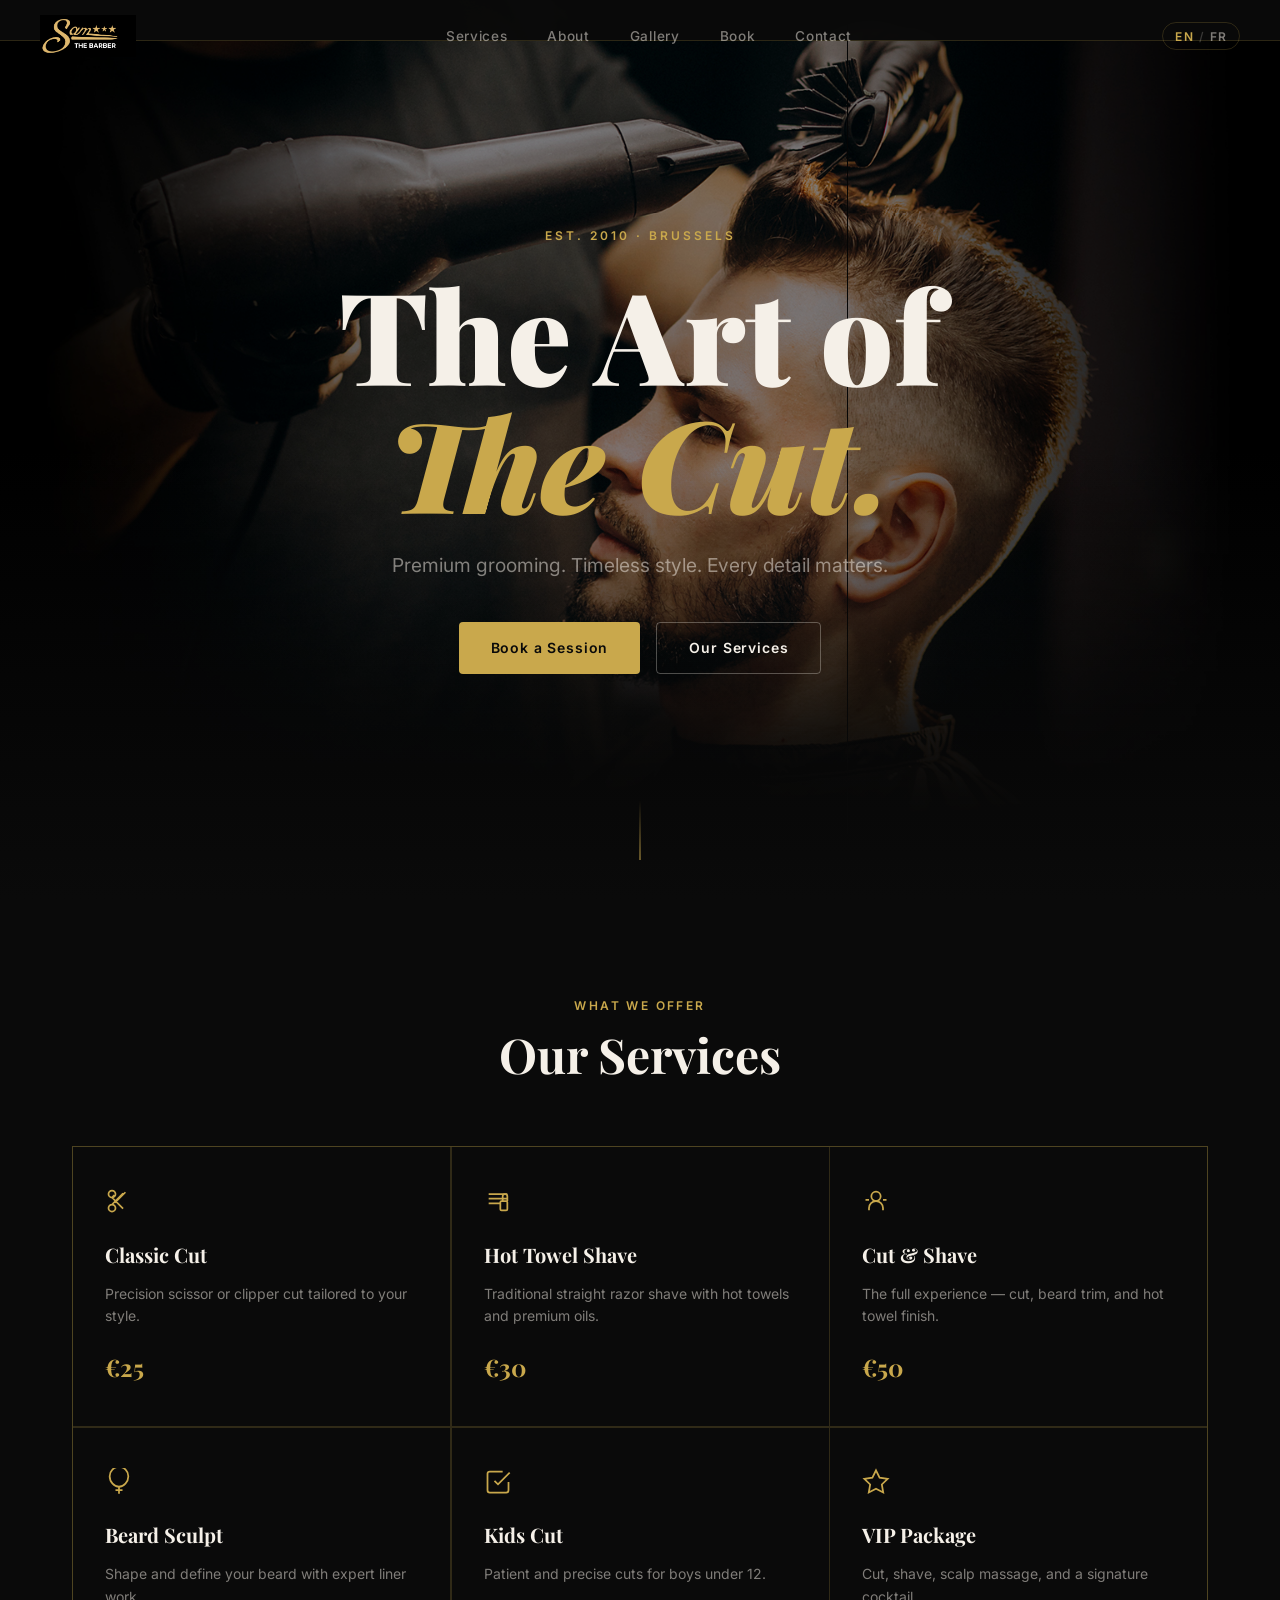
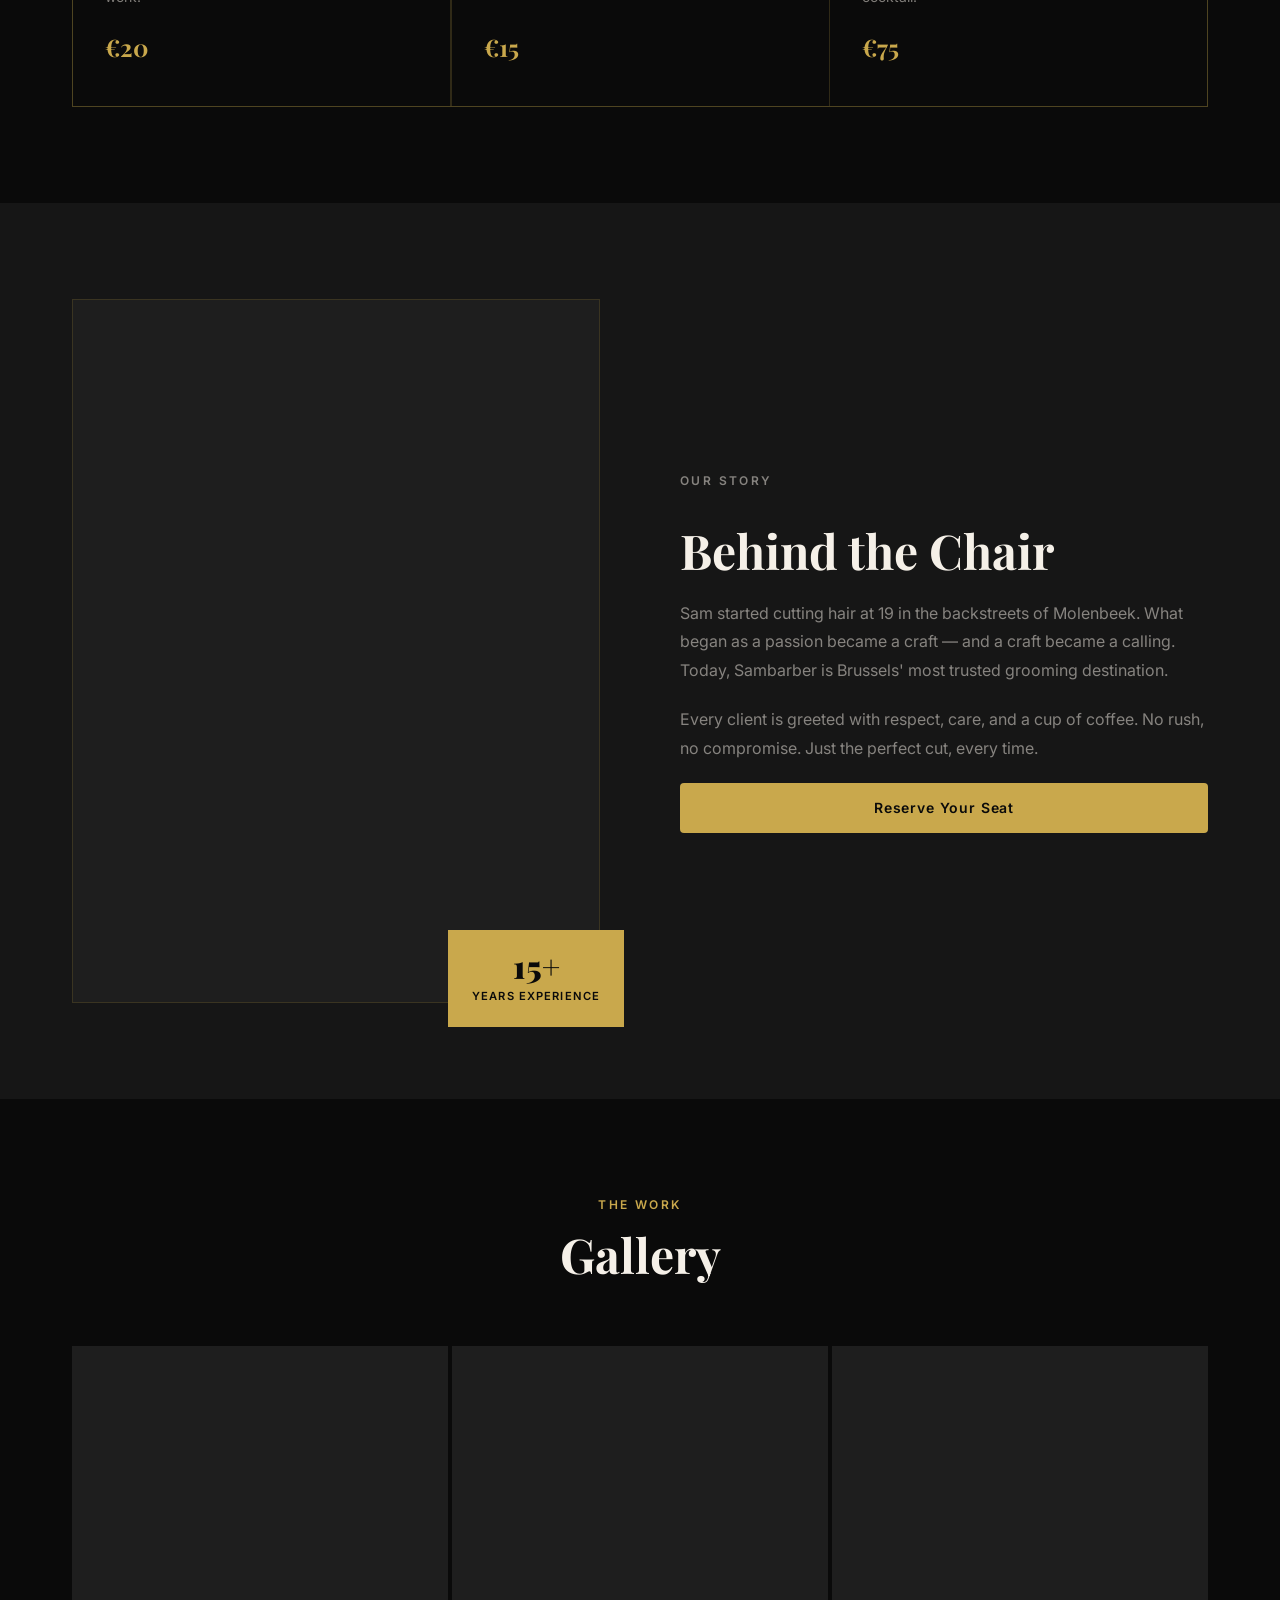
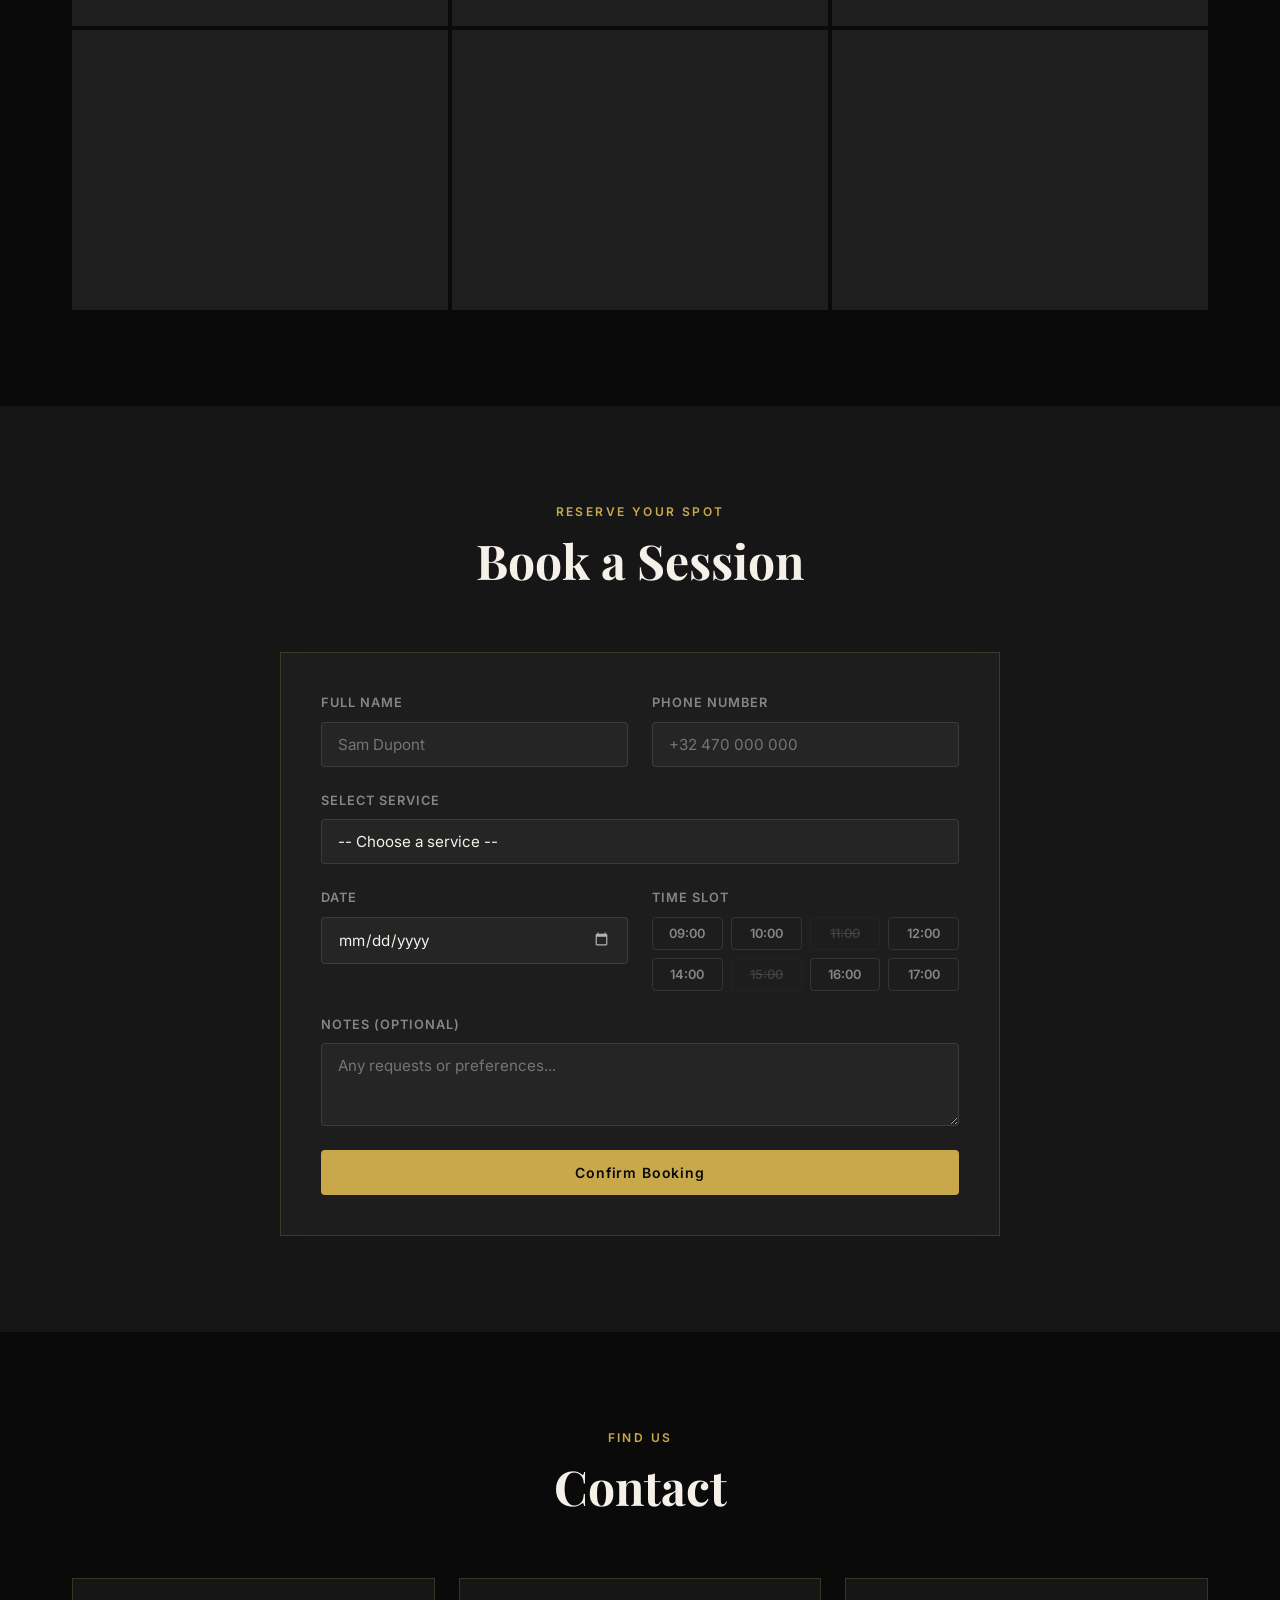
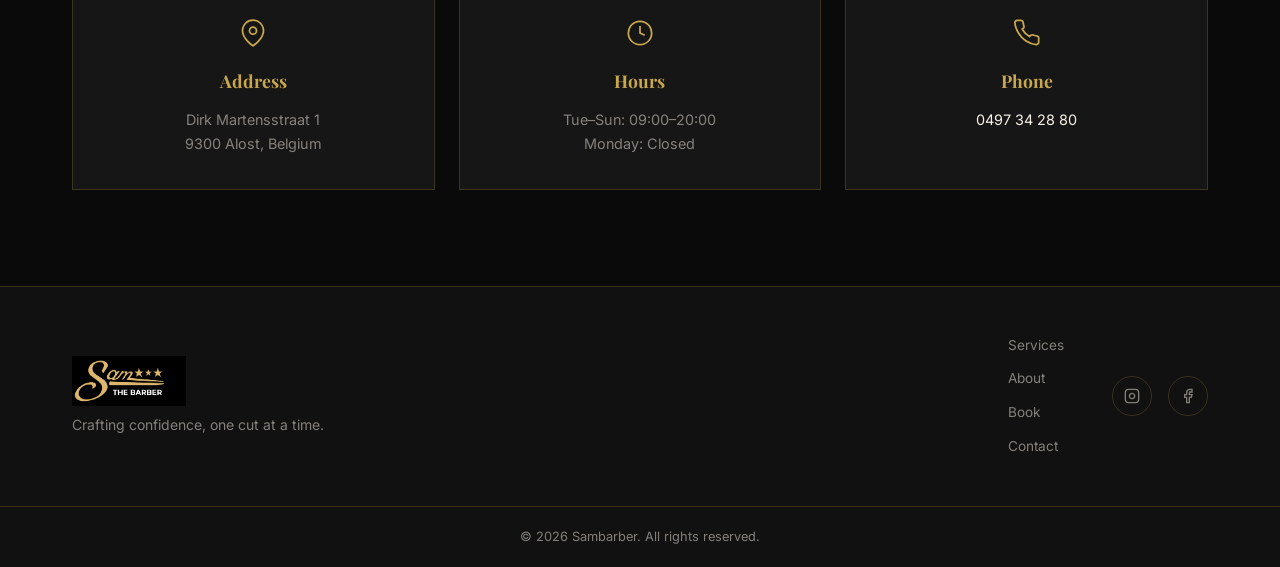
==== index.html @ 857416a0 "Update real business info, fix gallery images, correct hours - Address: Dirk Martensstraat 1, Alost " ====
<!DOCTYPE html>
<html lang="en">
<head>
  <meta charset="UTF-8" />
  <meta name="viewport" content="width=device-width, initial-scale=1.0" />
  <title>Sam the Barber</title>
  <link rel="preconnect" href="https://fonts.googleapis.com" />
  <link rel="preconnect" href="https://fonts.gstatic.com" crossorigin />
  <link href="https://fonts.googleapis.com/css2?family=Playfair+Display:ital,wght@0,400;0,700;0,900;1,400&family=Inter:wght@300;400;500;600&display=swap" rel="stylesheet" />
  <link rel="stylesheet" href="style.css" />
</head>
<body>

  <!-- NAV -->
  <nav class="nav" id="nav">
    <a href="#hero" class="nav-logo"><img src="logo.png" alt="Sambarber" class="nav-logo-img" /></a>
    <ul class="nav-links">
      <li><a href="#services" data-i18n="nav.services">Services</a></li>
      <li><a href="#about" data-i18n="nav.about">About</a></li>
      <li><a href="#gallery" data-i18n="nav.gallery">Gallery</a></li>
      <li><a href="#booking" data-i18n="nav.booking">Book</a></li>
      <li><a href="#contact" data-i18n="nav.contact">Contact</a></li>
    </ul>
    <button class="lang-toggle" id="langToggle" aria-label="Toggle language">
      <span class="lang-option" data-lang="en">EN</span>
      <span class="lang-divider">/</span>
      <span class="lang-option" data-lang="fr">FR</span>
    </button>
    <button class="nav-hamburger" id="hamburger" aria-label="Menu">
      <span></span><span></span><span></span>
    </button>
  </nav>

  <!-- MOBILE MENU -->
  <div class="mobile-menu" id="mobileMenu">
    <ul>
      <li><a href="#services" data-i18n="nav.services">Services</a></li>
      <li><a href="#about" data-i18n="nav.about">About</a></li>
      <li><a href="#gallery" data-i18n="nav.gallery">Gallery</a></li>
      <li><a href="#booking" data-i18n="nav.booking">Book</a></li>
      <li><a href="#contact" data-i18n="nav.contact">Contact</a></li>
    </ul>
  </div>

  <!-- HERO -->
  <section class="hero" id="hero">
    <div class="hero-bg"></div>
    <div class="hero-overlay"></div>
    <div class="hero-content">
      <p class="hero-eyebrow fade-up" data-i18n="hero.eyebrow">Est. 2010 · Brussels</p>
      <h1 class="hero-title fade-up delay-1">
        <span data-i18n="hero.line1">The Art of</span><br />
        <em data-i18n="hero.line2">The Cut.</em>
      </h1>
      <p class="hero-sub fade-up delay-2" data-i18n="hero.sub">
        Premium grooming. Timeless style. Every detail matters.
      </p>
      <div class="hero-cta fade-up delay-3">
        <a href="#booking" class="btn btn-gold" data-i18n="hero.cta">Book a Session</a>
        <a href="#services" class="btn btn-ghost" data-i18n="hero.cta2">Our Services</a>
      </div>
    </div>
    <div class="hero-scroll-indicator">
      <span></span>
    </div>
  </section>

  <!-- SERVICES -->
  <section class="section" id="services">
    <div class="container">
      <div class="section-header reveal">
        <p class="section-eyebrow" data-i18n="services.eyebrow">What We Offer</p>
        <h2 class="section-title" data-i18n="services.title">Our Services</h2>
      </div>
      <div class="services-grid">
        <div class="service-card reveal">
          <div class="service-icon">
            <svg viewBox="0 0 24 24" fill="none" stroke="currentColor" stroke-width="1.5"><path d="M6 9a3 3 0 1 0 0-6 3 3 0 0 0 0 6zm0 0l9.5 9.5M6 9l2-2M6 15a3 3 0 1 0 0 6 3 3 0 0 0 0-6zm0 0l9.5-9.5M17.5 4.5l-9 9"/></svg>
          </div>
          <h3 data-i18n="services.cut.name">Classic Cut</h3>
          <p data-i18n="services.cut.desc">Precision scissor or clipper cut tailored to your style.</p>
          <span class="service-price">€25</span>
        </div>
        <div class="service-card reveal delay-1">
          <div class="service-icon">
            <svg viewBox="0 0 24 24" fill="none" stroke="currentColor" stroke-width="1.5"><path d="M4 6h16M4 10h16M4 14h10"/><rect x="14" y="12" width="6" height="8" rx="1"/><path d="M16 12V8a2 2 0 0 1 4 0v4"/></svg>
          </div>
          <h3 data-i18n="services.shave.name">Hot Towel Shave</h3>
          <p data-i18n="services.shave.desc">Traditional straight razor shave with hot towels and premium oils.</p>
          <span class="service-price">€30</span>
        </div>
        <div class="service-card reveal delay-2">
          <div class="service-icon">
            <svg viewBox="0 0 24 24" fill="none" stroke="currentColor" stroke-width="1.5"><circle cx="12" cy="8" r="4"/><path d="M6 20v-2a6 6 0 0 1 12 0v2"/><path d="M3 11h3M18 11h3"/></svg>
          </div>
          <h3 data-i18n="services.combo.name">Cut & Shave</h3>
          <p data-i18n="services.combo.desc">The full experience — cut, beard trim, and hot towel finish.</p>
          <span class="service-price">€50</span>
        </div>
        <div class="service-card reveal delay-3">
          <div class="service-icon">
            <svg viewBox="0 0 24 24" fill="none" stroke="currentColor" stroke-width="1.5"><path d="M20 7c0 5-4 9-8 9s-8-4-8-9a8 8 0 0 1 16 0z"/><path d="M12 16v6M9 19h6"/></svg>
          </div>
          <h3 data-i18n="services.beard.name">Beard Sculpt</h3>
          <p data-i18n="services.beard.desc">Shape and define your beard with expert liner work.</p>
          <span class="service-price">€20</span>
        </div>
        <div class="service-card reveal delay-1">
          <div class="service-icon">
            <svg viewBox="0 0 24 24" fill="none" stroke="currentColor" stroke-width="1.5"><path d="M9 11l3 3L22 4"/><path d="M21 12v7a2 2 0 0 1-2 2H5a2 2 0 0 1-2-2V5a2 2 0 0 1 2-2h11"/></svg>
          </div>
          <h3 data-i18n="services.kids.name">Kids Cut</h3>
          <p data-i18n="services.kids.desc">Patient and precise cuts for boys under 12.</p>
          <span class="service-price">€15</span>
        </div>
        <div class="service-card reveal delay-2">
          <div class="service-icon">
            <svg viewBox="0 0 24 24" fill="none" stroke="currentColor" stroke-width="1.5"><polygon points="12 2 15.09 8.26 22 9.27 17 14.14 18.18 21.02 12 17.77 5.82 21.02 7 14.14 2 9.27 8.91 8.26 12 2"/></svg>
          </div>
          <h3 data-i18n="services.vip.name">VIP Package</h3>
          <p data-i18n="services.vip.desc">Cut, shave, scalp massage, and a signature cocktail.</p>
          <span class="service-price">€75</span>
        </div>
      </div>
    </div>
  </section>

  <!-- ABOUT -->
  <section class="section section-dark" id="about">
    <div class="container about-grid">
      <div class="about-image-wrap reveal">
        <div class="about-image">
          <div class="about-photo">
            <div class="about-photo-bg" style="background-image:url('https://images.unsplash.com/photo-1503951914875-452162b0f3f1?auto=format&fit=crop&w=800&q=80')"></div>
          </div>
          <div class="about-badge">
            <span class="badge-number">15+</span>
            <span class="badge-label" data-i18n="about.badge">Years Experience</span>
          </div>
        </div>
      </div>
      <div class="about-content reveal delay-2">
        <p class="section-eyebrow" data-i18n="about.eyebrow">Our Story</p>
        <h2 class="section-title" data-i18n="about.title">Behind the Chair</h2>
        <p data-i18n="about.p1">
          Sam started cutting hair at 19 in the backstreets of Molenbeek. What began as a passion became a craft — and a craft became a calling. Today, Sambarber is Brussels' most trusted grooming destination.
        </p>
        <p data-i18n="about.p2">
          Every client is greeted with respect, care, and a cup of coffee. No rush, no compromise. Just the perfect cut, every time.
        </p>
        <a href="#booking" class="btn btn-gold" data-i18n="about.cta">Reserve Your Seat</a>
      </div>
    </div>
  </section>

  <!-- GALLERY -->
  <section class="section" id="gallery">
    <div class="container">
      <div class="section-header reveal">
        <p class="section-eyebrow" data-i18n="gallery.eyebrow">The Work</p>
        <h2 class="section-title" data-i18n="gallery.title">Gallery</h2>
      </div>
      <div class="gallery-grid">
        <div class="gallery-item reveal" style="--delay:0s">
          <div class="gallery-bg" style="background-image:url('https://images.unsplash.com/photo-1503951914875-452162b0f3f1?auto=format&fit=crop&w=800&q=80')"></div>
          <div class="gallery-overlay"><span data-i18n="gallery.fade">Precision Fade</span></div>
        </div>
        <div class="gallery-item reveal" style="--delay:0.1s">
          <div class="gallery-bg" style="background-image:url('https://images.unsplash.com/photo-1621605815971-1bba7d0a4c40?auto=format&fit=crop&w=800&q=80')"></div>
          <div class="gallery-overlay"><span data-i18n="gallery.beard">Beard Sculpt</span></div>
        </div>
        <div class="gallery-item reveal" style="--delay:0.2s">
          <div class="gallery-bg" style="background-image:url('https://images.unsplash.com/photo-1585747860715-2ba37e788b70?auto=format&fit=crop&w=800&q=80')"></div>
          <div class="gallery-overlay"><span data-i18n="gallery.classic">Classic Cut</span></div>
        </div>
        <div class="gallery-item reveal" style="--delay:0.15s">
          <div class="gallery-bg" style="background-image:url('https://images.unsplash.com/photo-1570174006717-73bd7c5dbc54?auto=format&fit=crop&w=800&q=80')"></div>
          <div class="gallery-overlay"><span data-i18n="gallery.shave">Hot Shave</span></div>
        </div>
        <div class="gallery-item reveal" style="--delay:0.25s">
          <div class="gallery-bg" style="background-image:url('https://images.unsplash.com/photo-1512690459411-b9245aed614b?auto=format&fit=crop&w=800&q=80')"></div>
          <div class="gallery-overlay"><span data-i18n="gallery.texture">Textured Top</span></div>
        </div>
        <div class="gallery-item reveal" style="--delay:0.05s">
          <div class="gallery-bg" style="background-image:url('https://images.unsplash.com/photo-1521590832167-7bcbfaa6381f?auto=format&fit=crop&w=800&q=80')"></div>
          <div class="gallery-overlay"><span data-i18n="gallery.line">Line Up</span></div>
        </div>
      </div>
    </div>
  </section>

  <!-- BOOKING -->
  <section class="section section-dark" id="booking">
    <div class="container">
      <div class="section-header reveal">
        <p class="section-eyebrow" data-i18n="booking.eyebrow">Reserve Your Spot</p>
        <h2 class="section-title" data-i18n="booking.title">Book a Session</h2>
      </div>
      <div class="booking-wrapper reveal delay-1">
        <form class="booking-form" id="bookingForm" novalidate>
          <div class="form-row">
            <div class="form-group">
              <label for="fname" data-i18n="booking.name">Full Name</label>
              <input type="text" id="fname" name="fname" required placeholder="Sam Dupont" />
              <span class="form-error" data-i18n="booking.nameErr">Please enter your name</span>
            </div>
            <div class="form-group">
              <label for="phone" data-i18n="booking.phone">Phone Number</label>
              <input type="tel" id="phone" name="phone" required placeholder="+32 470 000 000" />
              <span class="form-error" data-i18n="booking.phoneErr">Please enter your phone</span>
            </div>
          </div>
          <div class="form-group">
            <label for="service" data-i18n="booking.service">Select Service</label>
            <select id="service" name="service" required>
              <option value="" data-i18n="booking.selectService">-- Choose a service --</option>
              <option value="cut" data-i18n="services.cut.name">Classic Cut — €25</option>
              <option value="shave" data-i18n="services.shave.name">Hot Towel Shave — €30</option>
              <option value="combo" data-i18n="services.combo.name">Cut & Shave — €50</option>
              <option value="beard" data-i18n="services.beard.name">Beard Sculpt — €20</option>
              <option value="kids" data-i18n="services.kids.name">Kids Cut — €15</option>
              <option value="vip" data-i18n="services.vip.name">VIP Package — €75</option>
            </select>
            <span class="form-error" data-i18n="booking.serviceErr">Please select a service</span>
          </div>
          <div class="form-row">
            <div class="form-group">
              <label for="bdate" data-i18n="booking.date">Date</label>
              <input type="date" id="bdate" name="bdate" required />
              <span class="form-error" data-i18n="booking.dateErr">Please pick a date</span>
            </div>
            <div class="form-group">
              <label data-i18n="booking.time">Time Slot</label>
              <div class="time-slots" id="timeSlots">
                <button type="button" class="time-slot" data-time="09:00">09:00</button>
                <button type="button" class="time-slot" data-time="10:00">10:00</button>
                <button type="button" class="time-slot" data-time="11:00">11:00</button>
                <button type="button" class="time-slot" data-time="12:00">12:00</button>
                <button type="button" class="time-slot" data-time="14:00">14:00</button>
                <button type="button" class="time-slot" data-time="15:00">15:00</button>
                <button type="button" class="time-slot" data-time="16:00">16:00</button>
                <button type="button" class="time-slot" data-time="17:00">17:00</button>
              </div>
              <input type="hidden" id="selectedTime" name="selectedTime" />
              <span class="form-error" id="timeError" data-i18n="booking.timeErr">Please select a time slot</span>
            </div>
          </div>
          <div class="form-group">
            <label for="notes" data-i18n="booking.notes">Notes (optional)</label>
            <textarea id="notes" name="notes" rows="3" placeholder="Any requests or preferences..."></textarea>
          </div>
          <button type="submit" class="btn btn-gold btn-full" data-i18n="booking.submit">Confirm Booking</button>
        </form>
        <div class="booking-success" id="bookingSuccess">
          <div class="success-icon">✓</div>
          <h3 data-i18n="booking.successTitle">Booking Confirmed!</h3>
          <p data-i18n="booking.successMsg">We'll send a confirmation to your phone. See you soon.</p>
          <button class="btn btn-ghost" id="bookAgain" data-i18n="booking.again">Book Another</button>
        </div>
      </div>
    </div>
  </section>

  <!-- CONTACT -->
  <section class="section" id="contact">
    <div class="container">
      <div class="section-header reveal">
        <p class="section-eyebrow" data-i18n="contact.eyebrow">Find Us</p>
        <h2 class="section-title" data-i18n="contact.title">Contact</h2>
      </div>
      <div class="contact-grid">
        <div class="contact-card reveal">
          <div class="contact-icon">
            <svg viewBox="0 0 24 24" fill="none" stroke="currentColor" stroke-width="1.5"><path d="M21 10c0 7-9 13-9 13s-9-6-9-13a9 9 0 0 1 18 0z"/><circle cx="12" cy="10" r="3"/></svg>
          </div>
          <h3 data-i18n="contact.address">Address</h3>
          <p>Dirk Martensstraat 1<br />9300 Alost, Belgium</p>
        </div>
        <div class="contact-card reveal delay-1">
          <div class="contact-icon">
            <svg viewBox="0 0 24 24" fill="none" stroke="currentColor" stroke-width="1.5"><circle cx="12" cy="12" r="10"/><polyline points="12 6 12 12 16 14"/></svg>
          </div>
          <h3 data-i18n="contact.hours">Hours</h3>
          <p data-i18n="contact.hoursDetail">Tue–Sun: 09:00–20:00<br />Monday: Closed</p>
        </div>
        <div class="contact-card reveal delay-2">
          <div class="contact-icon">
            <svg viewBox="0 0 24 24" fill="none" stroke="currentColor" stroke-width="1.5"><path d="M22 16.92v3a2 2 0 0 1-2.18 2 19.79 19.79 0 0 1-8.63-3.07A19.5 19.5 0 0 1 4.69 12 19.79 19.79 0 0 1 1.61 3.4 2 2 0 0 1 3.6 1.22h3a2 2 0 0 1 2 1.72c.127.96.361 1.903.7 2.81a2 2 0 0 1-.45 2.11L7.91 8.8a16 16 0 0 0 6.29 6.29l.96-.96a2 2 0 0 1 2.11-.45c.907.339 1.85.573 2.81.7A2 2 0 0 1 22 16.92z"/></svg>
          </div>
          <h3 data-i18n="contact.phone">Phone</h3>
          <p><a href="tel:0497342880">0497 34 28 80</a></p>
        </div>
      </div>
    </div>
  </section>

  <!-- FOOTER -->
  <footer class="footer">
    <div class="container footer-inner">
      <div class="footer-brand">
        <img src="logo.png" alt="Sambarber" class="nav-logo-img footer-logo-img" />
        <p data-i18n="footer.tagline">Crafting confidence, one cut at a time.</p>
      </div>
      <div class="footer-links">
        <a href="#services" data-i18n="nav.services">Services</a>
        <a href="#about" data-i18n="nav.about">About</a>
        <a href="#booking" data-i18n="nav.booking">Book</a>
        <a href="#contact" data-i18n="nav.contact">Contact</a>
      </div>
      <div class="footer-social">
        <a href="https://instagram.com/sam.barbershopp" target="_blank" rel="noopener" aria-label="Instagram" class="social-link">
          <svg viewBox="0 0 24 24" fill="none" stroke="currentColor" stroke-width="2"><rect x="2" y="2" width="20" height="20" rx="5" ry="5"/><path d="M16 11.37A4 4 0 1 1 12.63 8 4 4 0 0 1 16 11.37z"/><line x1="17.5" y1="6.5" x2="17.51" y2="6.5"/></svg>
        </a>
        <a href="https://facebook.com/sam.barbershop.2023" target="_blank" rel="noopener" aria-label="Facebook" class="social-link">
          <svg viewBox="0 0 24 24" fill="none" stroke="currentColor" stroke-width="2"><path d="M18 2h-3a5 5 0 0 0-5 5v3H7v4h3v8h4v-8h3l1-4h-4V7a1 1 0 0 1 1-1h3z"/></svg>
        </a>
      </div>
    </div>
    <div class="footer-bottom">
      <p>© 2026 Sambarber. <span data-i18n="footer.rights">All rights reserved.</span></p>
    </div>
  </footer>

  <script src="script.js"></script>
</body>
</html>
---- style.css ----
/* ============================================================
   VARIABLES & RESET
   ============================================================ */
:root {
  --gold: #C9A84C;
  --gold-light: #e0be78;
  --gold-dim: rgba(201, 168, 76, 0.15);
  --black: #0a0a0a;
  --black-soft: #111111;
  --surface: #161616;
  --surface-2: #1e1e1e;
  --off-white: #F5F0E8;
  --text-muted: rgba(245, 240, 232, 0.5);
  --border: rgba(201, 168, 76, 0.2);

  --font-serif: 'Playfair Display', Georgia, serif;
  --font-sans: 'Inter', system-ui, sans-serif;

  --nav-h: 72px;
  --radius: 4px;
  --transition: 0.4s cubic-bezier(0.16, 1, 0.3, 1);
}

*, *::before, *::after { box-sizing: border-box; margin: 0; padding: 0; }

html { scroll-behavior: smooth; }

body {
  background: var(--black);
  color: var(--off-white);
  font-family: var(--font-sans);
  font-size: 16px;
  line-height: 1.6;
  overflow-x: hidden;
}

img { max-width: 100%; display: block; }
a { color: inherit; text-decoration: none; }
button { cursor: pointer; border: none; background: none; font-family: inherit; }
ul { list-style: none; }

/* ============================================================
   TYPOGRAPHY
   ============================================================ */
.section-eyebrow {
  font-family: var(--font-sans);
  font-size: 0.75rem;
  font-weight: 600;
  letter-spacing: 0.2em;
  text-transform: uppercase;
  color: var(--gold);
  margin-bottom: 0.75rem;
}

.section-title {
  font-family: var(--font-serif);
  font-size: clamp(2rem, 4vw, 3rem);
  font-weight: 700;
  line-height: 1.15;
  color: var(--off-white);
}

/* ============================================================
   LAYOUT
   ============================================================ */
.container {
  max-width: 1200px;
  margin: 0 auto;
  padding: 0 2rem;
}

.section {
  padding: 6rem 0;
}

.section-dark {
  background: var(--surface);
}

.section-header {
  text-align: center;
  margin-bottom: 4rem;
}

/* ============================================================
   NAV
   ============================================================ */
.nav {
  position: fixed;
  top: 0;
  left: 0;
  right: 0;
  z-index: 100;
  display: flex;
  align-items: center;
  justify-content: space-between;
  height: var(--nav-h);
  padding: 0 2.5rem;
  transition: background var(--transition), backdrop-filter var(--transition);
}

.nav.scrolled {
  background: rgba(10, 10, 10, 0.85);
  backdrop-filter: blur(20px);
  -webkit-backdrop-filter: blur(20px);
  border-bottom: 1px solid var(--border);
}

.nav-logo {
  display: flex;
  align-items: center;
}

.nav-logo-img {
  height: 42px;
  width: auto;
  object-fit: contain;
  display: block;
  filter: brightness(1.05);
  transition: opacity 0.25s;
}

.nav-logo-img:hover { opacity: 0.85; }

.footer-logo-img {
  height: 50px;
}

.nav-links {
  display: flex;
  gap: 2.5rem;
}

.nav-links a {
  font-size: 0.85rem;
  font-weight: 500;
  letter-spacing: 0.05em;
  color: var(--text-muted);
  transition: color 0.25s;
  position: relative;
}

.nav-links a::after {
  content: '';
  position: absolute;
  bottom: -3px;
  left: 0;
  width: 0;
  height: 1px;
  background: var(--gold);
  transition: width 0.3s;
}

.nav-links a:hover { color: var(--off-white); }
.nav-links a:hover::after { width: 100%; }

.lang-toggle {
  display: flex;
  align-items: center;
  gap: 0.3rem;
  font-size: 0.75rem;
  font-weight: 600;
  letter-spacing: 0.1em;
  color: var(--text-muted);
  border: 1px solid var(--border);
  padding: 0.35rem 0.75rem;
  border-radius: 100px;
  transition: border-color 0.25s, color 0.25s;
}

.lang-toggle:hover { border-color: var(--gold); color: var(--gold); }

.lang-option { transition: color 0.25s; }
.lang-option.active { color: var(--gold); }
.lang-divider { opacity: 0.4; }

.nav-hamburger {
  display: none;
  flex-direction: column;
  gap: 5px;
  padding: 4px;
}
.nav-hamburger span {
  display: block;
  width: 24px;
  height: 2px;
  background: var(--off-white);
  transition: transform 0.3s, opacity 0.3s;
}
.nav-hamburger.open span:nth-child(1) { transform: translateY(7px) rotate(45deg); }
.nav-hamburger.open span:nth-child(2) { opacity: 0; }
.nav-hamburger.open span:nth-child(3) { transform: translateY(-7px) rotate(-45deg); }

/* Mobile menu */
.mobile-menu {
  position: fixed;
  top: var(--nav-h);
  left: 0;
  right: 0;
  background: rgba(10, 10, 10, 0.97);
  backdrop-filter: blur(20px);
  z-index: 99;
  padding: 2rem;
  transform: translateY(-110%);
  transition: transform 0.4s cubic-bezier(0.16, 1, 0.3, 1);
  border-bottom: 1px solid var(--border);
}
.mobile-menu.open { transform: translateY(0); }
.mobile-menu ul { display: flex; flex-direction: column; gap: 1.5rem; }
.mobile-menu a { font-size: 1.2rem; font-weight: 500; color: var(--off-white); }

/* ============================================================
   BUTTONS
   ============================================================ */
.btn {
  display: inline-flex;
  align-items: center;
  justify-content: center;
  gap: 0.5rem;
  padding: 0.875rem 2rem;
  font-size: 0.875rem;
  font-weight: 600;
  letter-spacing: 0.06em;
  border-radius: var(--radius);
  transition: all 0.3s cubic-bezier(0.16, 1, 0.3, 1);
  position: relative;
  overflow: hidden;
}

.btn::before {
  content: '';
  position: absolute;
  inset: 0;
  background: white;
  opacity: 0;
  transition: opacity 0.3s;
}
.btn:hover::before { opacity: 0.07; }

.btn-gold {
  background: var(--gold);
  color: var(--black);
}
.btn-gold:hover {
  background: var(--gold-light);
  transform: translateY(-2px);
  box-shadow: 0 8px 30px rgba(201, 168, 76, 0.35);
}

.btn-ghost {
  background: transparent;
  color: var(--off-white);
  border: 1px solid rgba(245, 240, 232, 0.3);
}
.btn-ghost:hover {
  border-color: var(--off-white);
  transform: translateY(-2px);
}

.btn-full { width: 100%; }

/* ============================================================
   HERO
   ============================================================ */
.hero {
  position: relative;
  height: 100vh;
  min-height: 700px;
  display: flex;
  align-items: center;
  justify-content: center;
  overflow: hidden;
}

.hero-bg {
  position: absolute;
  inset: 0;
  background-image: url('herohoto.jpg');
  background-size: cover;
  background-position: center top;
  background-repeat: no-repeat;
  transform: scale(1.04);
  animation: heroZoom 12s ease-out forwards;
}

@keyframes heroZoom {
  from { transform: scale(1.08); }
  to   { transform: scale(1.0); }
}

.hero-overlay {
  position: absolute;
  inset: 0;
  background:
    linear-gradient(to bottom, rgba(0,0,0,0.45) 0%, rgba(0,0,0,0.35) 50%, var(--black) 100%),
    radial-gradient(ellipse 80% 60% at 50% 40%, rgba(0,0,0,0.2) 0%, transparent 70%);
}

.hero-content {
  position: relative;
  z-index: 2;
  text-align: center;
  padding: 0 1.5rem;
  max-width: 900px;
}

.hero-eyebrow {
  font-size: 0.75rem;
  font-weight: 600;
  letter-spacing: 0.25em;
  text-transform: uppercase;
  color: var(--gold);
  margin-bottom: 1.5rem;
}

.hero-title {
  font-family: var(--font-serif);
  font-size: clamp(3.5rem, 10vw, 8rem);
  font-weight: 900;
  line-height: 1.0;
  color: var(--off-white);
  margin-bottom: 1.5rem;
}

.hero-title em {
  font-style: italic;
  color: var(--gold);
}

.hero-sub {
  font-size: clamp(1rem, 2vw, 1.2rem);
  color: var(--text-muted);
  max-width: 500px;
  margin: 0 auto 2.5rem;
  line-height: 1.7;
}

.hero-cta {
  display: flex;
  gap: 1rem;
  justify-content: center;
  flex-wrap: wrap;
}

.hero-scroll-indicator {
  position: absolute;
  bottom: 2.5rem;
  left: 50%;
  transform: translateX(-50%);
  z-index: 2;
}

.hero-scroll-indicator span {
  display: block;
  width: 1px;
  height: 60px;
  background: linear-gradient(to bottom, transparent, var(--gold));
  margin: 0 auto;
  animation: scrollPulse 2s ease-in-out infinite;
}

@keyframes scrollPulse {
  0%, 100% { opacity: 0.3; transform: scaleY(0.8); }
  50% { opacity: 1; transform: scaleY(1); }
}

/* ============================================================
   SERVICES
   ============================================================ */
.services-grid {
  display: grid;
  grid-template-columns: repeat(3, 1fr);
  gap: 1.5px;
  background: var(--border);
  border: 1px solid var(--border);
}

.service-card {
  background: var(--black);
  padding: 2.5rem 2rem;
  display: flex;
  flex-direction: column;
  gap: 0.75rem;
  transition: background var(--transition);
  position: relative;
  overflow: hidden;
}

.service-card::before {
  content: '';
  position: absolute;
  bottom: 0;
  left: 0;
  width: 0;
  height: 2px;
  background: var(--gold);
  transition: width 0.4s;
}

.service-card:hover { background: var(--surface-2); }
.service-card:hover::before { width: 100%; }

.service-icon {
  color: var(--gold);
  margin-bottom: 0.25rem;
}

.service-icon svg {
  width: 28px;
  height: 28px;
  stroke: var(--gold);
}

.service-card h3 {
  font-family: var(--font-serif);
  font-size: 1.25rem;
  color: var(--off-white);
}

.service-card p {
  font-size: 0.875rem;
  color: var(--text-muted);
  flex: 1;
}

.service-price {
  font-family: var(--font-serif);
  font-size: 1.5rem;
  font-weight: 700;
  color: var(--gold);
  display: block;
  margin-top: 0.5rem;
}

/* ============================================================
   ABOUT
   ============================================================ */
.about-grid {
  display: grid;
  grid-template-columns: 1fr 1fr;
  gap: 5rem;
  align-items: center;
}

.about-image {
  position: relative;
}

.about-photo {
  width: 100%;
  aspect-ratio: 3/4;
  position: relative;
  overflow: hidden;
  border: 1px solid var(--border);
}

.about-photo-bg {
  position: absolute;
  inset: 0;
  background-size: cover;
  background-position: center top;
  background-color: var(--surface-2);
}

.about-badge {
  position: absolute;
  bottom: -1.5rem;
  right: -1.5rem;
  background: var(--gold);
  color: var(--black);
  padding: 1.25rem 1.5rem;
  text-align: center;
  min-width: 120px;
}

.badge-number {
  display: block;
  font-family: var(--font-serif);
  font-size: 2rem;
  font-weight: 900;
  line-height: 1;
}

.badge-label {
  font-size: 0.7rem;
  font-weight: 600;
  letter-spacing: 0.1em;
  text-transform: uppercase;
}

.about-content {
  display: flex;
  flex-direction: column;
  gap: 1.25rem;
}

.about-content p {
  color: var(--text-muted);
  line-height: 1.8;
}

/* ============================================================
   GALLERY
   ============================================================ */
.gallery-grid {
  display: grid;
  grid-template-columns: repeat(3, 1fr);
  grid-template-rows: repeat(2, 280px);
  gap: 4px;
}

.gallery-item {
  position: relative;
  overflow: hidden;
  cursor: pointer;
}

.gallery-bg {
  position: absolute;
  inset: 0;
  background-size: cover;
  background-position: center;
  background-color: var(--surface-2);
  transition: transform 0.6s cubic-bezier(0.16, 1, 0.3, 1);
}

.gallery-item:hover .gallery-bg { transform: scale(1.06); }

.gallery-overlay {
  position: absolute;
  inset: 0;
  background: linear-gradient(to top, rgba(0,0,0,0.8) 0%, transparent 50%);
  display: flex;
  align-items: flex-end;
  padding: 1.25rem;
  opacity: 0;
  transition: opacity 0.4s;
}

.gallery-item:hover .gallery-overlay { opacity: 1; }

.gallery-overlay span {
  font-size: 0.8rem;
  font-weight: 600;
  letter-spacing: 0.1em;
  text-transform: uppercase;
  color: var(--gold);
}

/* ============================================================
   BOOKING
   ============================================================ */
.booking-wrapper {
  max-width: 720px;
  margin: 0 auto;
  position: relative;
}

.booking-form {
  background: rgba(255,255,255,0.03);
  border: 1px solid var(--border);
  backdrop-filter: blur(10px);
  padding: 2.5rem;
  display: flex;
  flex-direction: column;
  gap: 1.5rem;
}

.form-row {
  display: grid;
  grid-template-columns: 1fr 1fr;
  gap: 1.5rem;
}

.form-group {
  display: flex;
  flex-direction: column;
  gap: 0.5rem;
  position: relative;
}

.form-group label {
  font-size: 0.8rem;
  font-weight: 600;
  letter-spacing: 0.08em;
  text-transform: uppercase;
  color: var(--text-muted);
}

.form-group input,
.form-group select,
.form-group textarea {
  background: rgba(255,255,255,0.04);
  border: 1px solid rgba(255,255,255,0.1);
  color: var(--off-white);
  font-family: var(--font-sans);
  font-size: 0.95rem;
  padding: 0.75rem 1rem;
  border-radius: var(--radius);
  outline: none;
  transition: border-color 0.25s, background 0.25s;
  width: 100%;
  appearance: none;
  -webkit-appearance: none;
}

.form-group input:focus,
.form-group select:focus,
.form-group textarea:focus {
  border-color: var(--gold);
  background: rgba(201, 168, 76, 0.05);
}

.form-group input.error,
.form-group select.error {
  border-color: #e05252;
}

.form-group select option { background: var(--surface); }

.form-group input[type="date"]::-webkit-calendar-picker-indicator {
  filter: invert(0.7);
  cursor: pointer;
}

.form-error {
  font-size: 0.75rem;
  color: #e05252;
  display: none;
}

.form-group.has-error .form-error { display: block; }

.time-slots {
  display: grid;
  grid-template-columns: repeat(4, 1fr);
  gap: 0.5rem;
}

.time-slot {
  padding: 0.5rem;
  font-size: 0.8rem;
  font-weight: 600;
  color: var(--text-muted);
  border: 1px solid rgba(255,255,255,0.1);
  border-radius: var(--radius);
  transition: all 0.2s;
  font-family: var(--font-sans);
}

.time-slot:hover {
  border-color: var(--gold);
  color: var(--gold);
}

.time-slot.selected {
  background: var(--gold);
  border-color: var(--gold);
  color: var(--black);
}

.time-slot.unavailable {
  opacity: 0.3;
  cursor: not-allowed;
  text-decoration: line-through;
}

/* Success state */
.booking-success {
  display: none;
  text-align: center;
  padding: 4rem 2rem;
  background: rgba(255,255,255,0.03);
  border: 1px solid var(--border);
  flex-direction: column;
  align-items: center;
  gap: 1rem;
}

.booking-success.visible {
  display: flex;
  animation: fadeIn 0.5s ease;
}

.success-icon {
  width: 64px;
  height: 64px;
  border-radius: 50%;
  background: var(--gold);
  color: var(--black);
  font-size: 1.75rem;
  display: flex;
  align-items: center;
  justify-content: center;
  font-weight: 700;
  margin-bottom: 0.5rem;
  animation: popIn 0.4s cubic-bezier(0.16, 1, 0.3, 1);
}

@keyframes popIn {
  from { transform: scale(0); opacity: 0; }
  to { transform: scale(1); opacity: 1; }
}

.booking-success h3 {
  font-family: var(--font-serif);
  font-size: 1.75rem;
}

/* ============================================================
   CONTACT
   ============================================================ */
.contact-grid {
  display: grid;
  grid-template-columns: repeat(3, 1fr);
  gap: 1.5rem;
}

.contact-card {
  background: var(--surface);
  border: 1px solid var(--border);
  padding: 2rem;
  text-align: center;
  display: flex;
  flex-direction: column;
  align-items: center;
  gap: 0.75rem;
  transition: border-color var(--transition), transform var(--transition);
}

.contact-card:hover {
  border-color: var(--gold);
  transform: translateY(-4px);
}

.contact-icon {
  width: 44px;
  height: 44px;
  display: flex;
  align-items: center;
  justify-content: center;
}

.contact-icon svg {
  width: 28px;
  height: 28px;
  stroke: var(--gold);
}

.contact-card h3 {
  font-family: var(--font-serif);
  font-size: 1.1rem;
  color: var(--gold);
}

.contact-card p {
  font-size: 0.9rem;
  color: var(--text-muted);
  line-height: 1.7;
}

.contact-card a {
  color: var(--off-white);
  transition: color 0.25s;
}
.contact-card a:hover { color: var(--gold); }

/* ============================================================
   FOOTER
   ============================================================ */
.footer {
  background: var(--black-soft);
  border-top: 1px solid var(--border);
  padding: 3rem 0 0;
}

.footer-inner {
  display: grid;
  grid-template-columns: 1fr auto auto;
  gap: 3rem;
  align-items: center;
  padding-bottom: 3rem;
}

.footer-brand p {
  font-size: 0.875rem;
  color: var(--text-muted);
  margin-top: 0.5rem;
}

.footer-links {
  display: flex;
  flex-direction: column;
  gap: 0.75rem;
}

.footer-links a {
  font-size: 0.85rem;
  color: var(--text-muted);
  transition: color 0.25s;
}
.footer-links a:hover { color: var(--gold); }

.footer-social {
  display: flex;
  gap: 1rem;
}

.social-link {
  width: 40px;
  height: 40px;
  border: 1px solid var(--border);
  border-radius: 50%;
  display: flex;
  align-items: center;
  justify-content: center;
  color: var(--text-muted);
  transition: all 0.25s;
}

.social-link svg { width: 16px; height: 16px; }

.social-link:hover {
  border-color: var(--gold);
  color: var(--gold);
  transform: translateY(-2px);
}

.footer-bottom {
  border-top: 1px solid var(--border);
  padding: 1.25rem 0;
  text-align: center;
}

.footer-bottom p {
  font-size: 0.8rem;
  color: var(--text-muted);
}

/* ============================================================
   SCROLL ANIMATIONS
   ============================================================ */
.fade-up {
  opacity: 0;
  transform: translateY(30px);
  animation: fadeUp 0.8s cubic-bezier(0.16, 1, 0.3, 1) forwards;
}

@keyframes fadeUp {
  to { opacity: 1; transform: translateY(0); }
}

.delay-1 { animation-delay: 0.15s; }
.delay-2 { animation-delay: 0.3s; }
.delay-3 { animation-delay: 0.45s; }

.reveal {
  opacity: 0;
  transform: translateY(40px);
  transition: opacity 0.7s cubic-bezier(0.16, 1, 0.3, 1), transform 0.7s cubic-bezier(0.16, 1, 0.3, 1);
  transition-delay: var(--delay, 0s);
}

.reveal.visible {
  opacity: 1;
  transform: translateY(0);
}

@keyframes fadeIn {
  from { opacity: 0; transform: translateY(10px); }
  to { opacity: 1; transform: translateY(0); }
}

/* ============================================================
   RESPONSIVE
   ============================================================ */
@media (max-width: 1024px) {
  .services-grid { grid-template-columns: repeat(2, 1fr); }
  .about-grid { grid-template-columns: 1fr; gap: 3rem; }
  .about-image-wrap { max-width: 400px; margin: 0 auto; }
}

@media (max-width: 768px) {
  .nav-links { display: none; }
  .nav-hamburger { display: flex; }

  .hero-title { font-size: clamp(2.8rem, 12vw, 5rem); }

  .services-grid { grid-template-columns: 1fr; }

  .gallery-grid {
    grid-template-columns: 1fr 1fr;
    grid-template-rows: repeat(3, 220px);
  }

  .form-row { grid-template-columns: 1fr; }
  .time-slots { grid-template-columns: repeat(4, 1fr); }

  .contact-grid { grid-template-columns: 1fr; }

  .footer-inner {
    grid-template-columns: 1fr;
    text-align: center;
    gap: 2rem;
  }
  .footer-links { flex-direction: row; flex-wrap: wrap; justify-content: center; }
  .footer-social { justify-content: center; }
}

@media (max-width: 480px) {
  .container { padding: 0 1.25rem; }
  .section { padding: 4rem 0; }
  .gallery-grid { grid-template-columns: 1fr; grid-template-rows: auto; }
  .gallery-placeholder { aspect-ratio: 4/3; height: auto !important; }
  .gallery-grid { height: auto; }
  .gallery-item { height: 200px; }
  .time-slots { grid-template-columns: repeat(4, 1fr); }
  .booking-form { padding: 1.5rem; }
  .hero-cta { flex-direction: column; align-items: center; }
  .nav { padding: 0 1.25rem; }
}
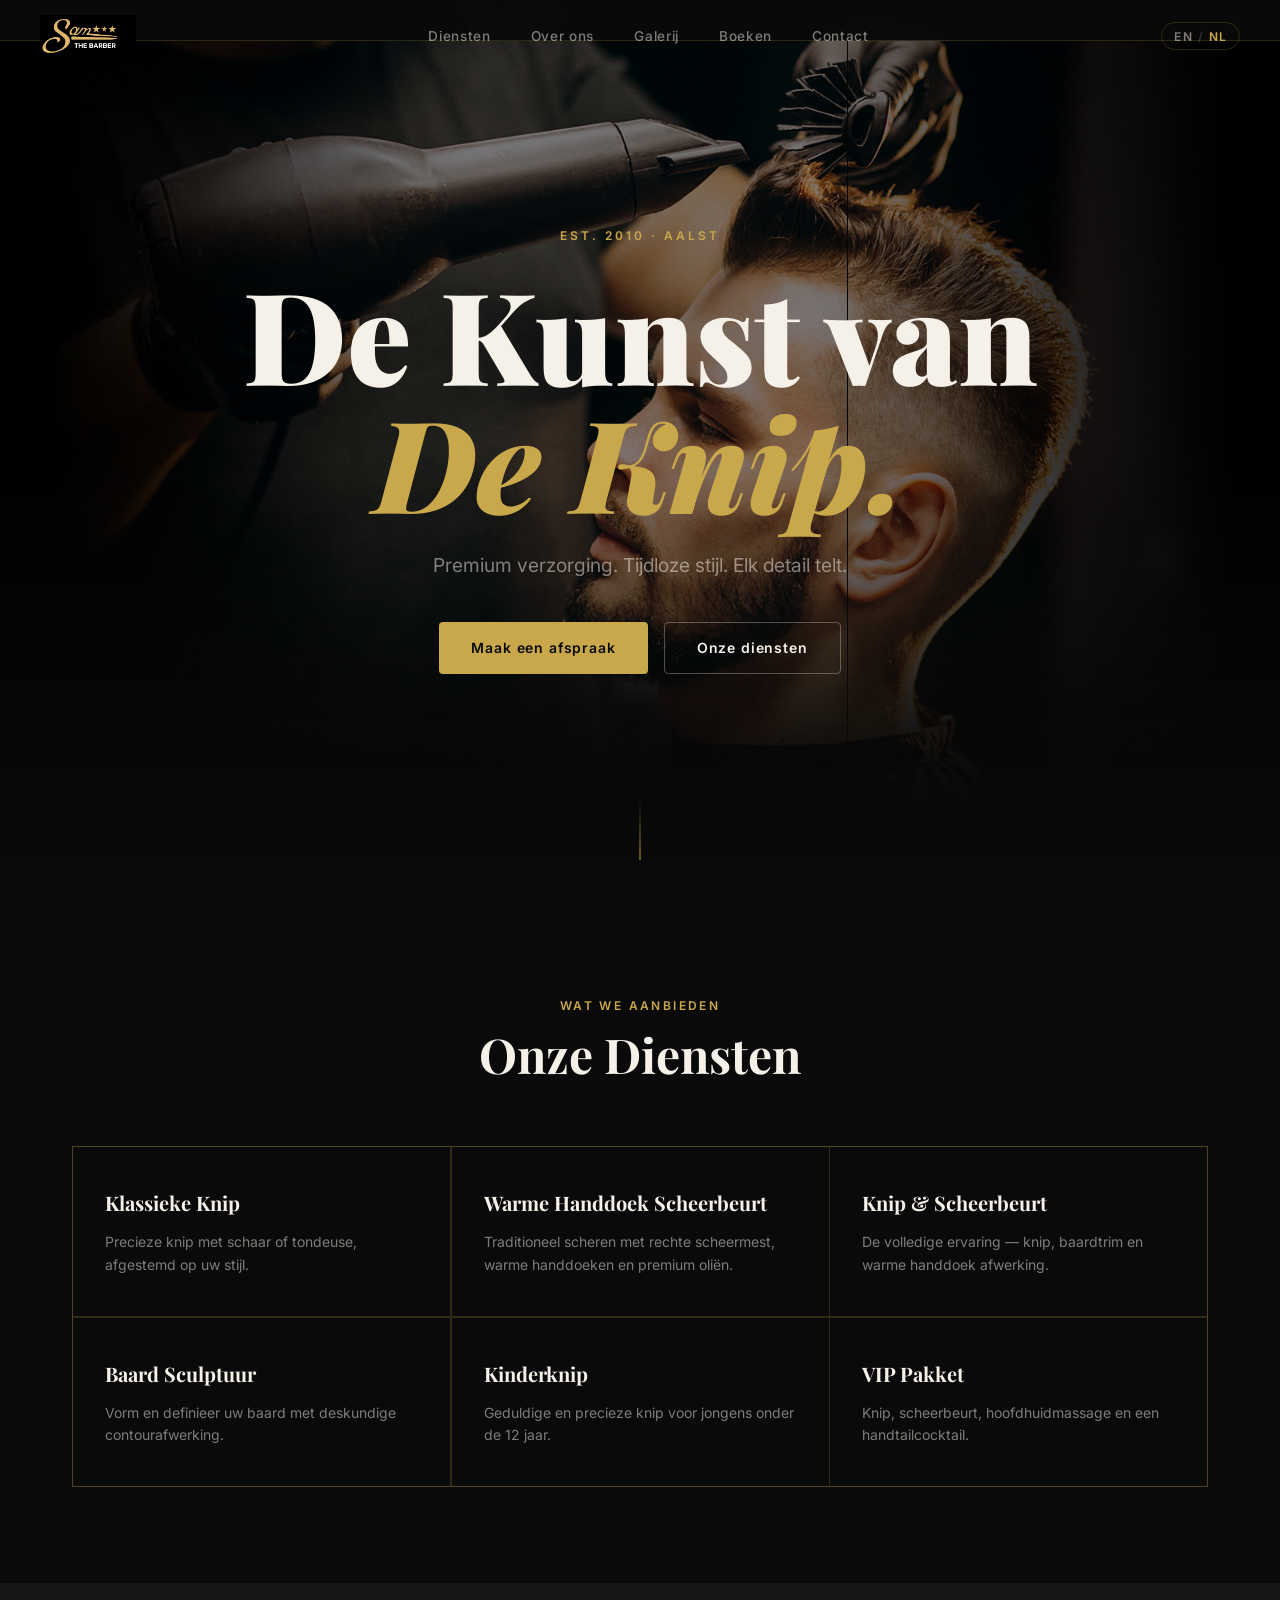
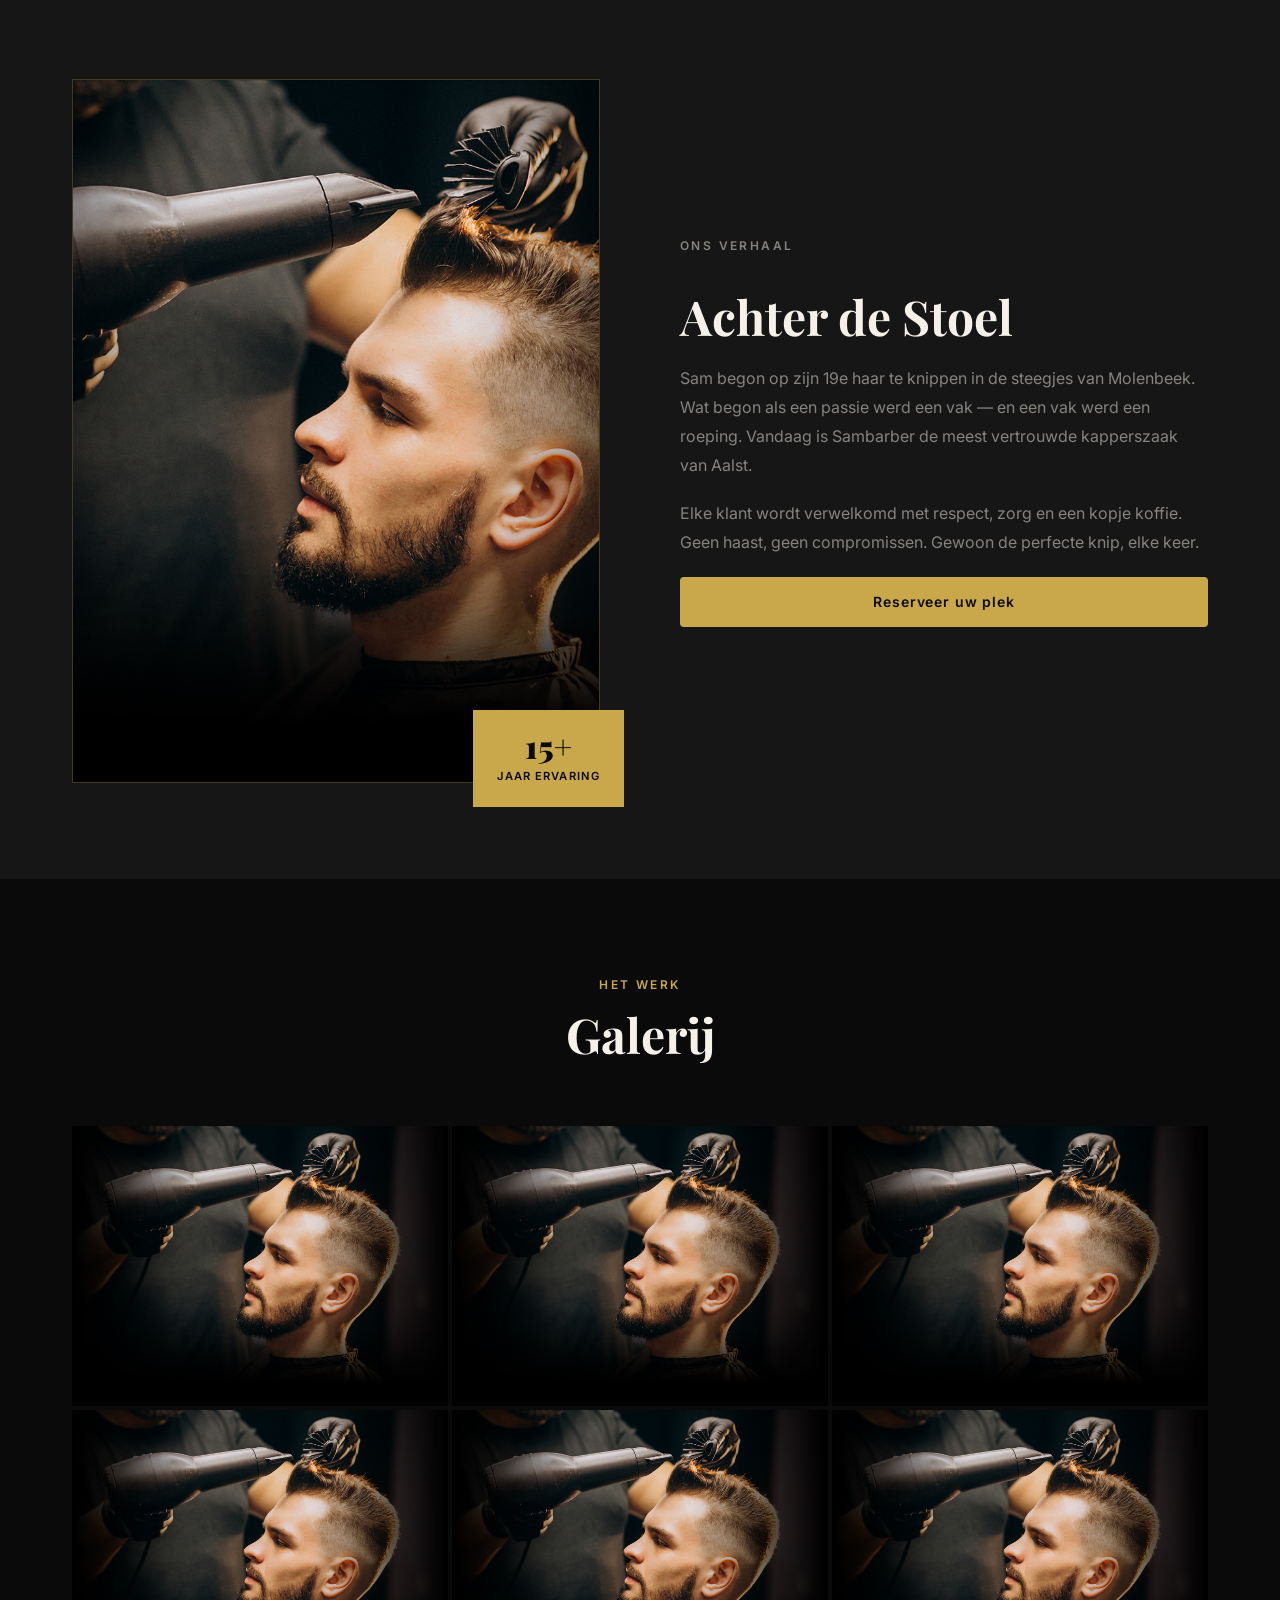
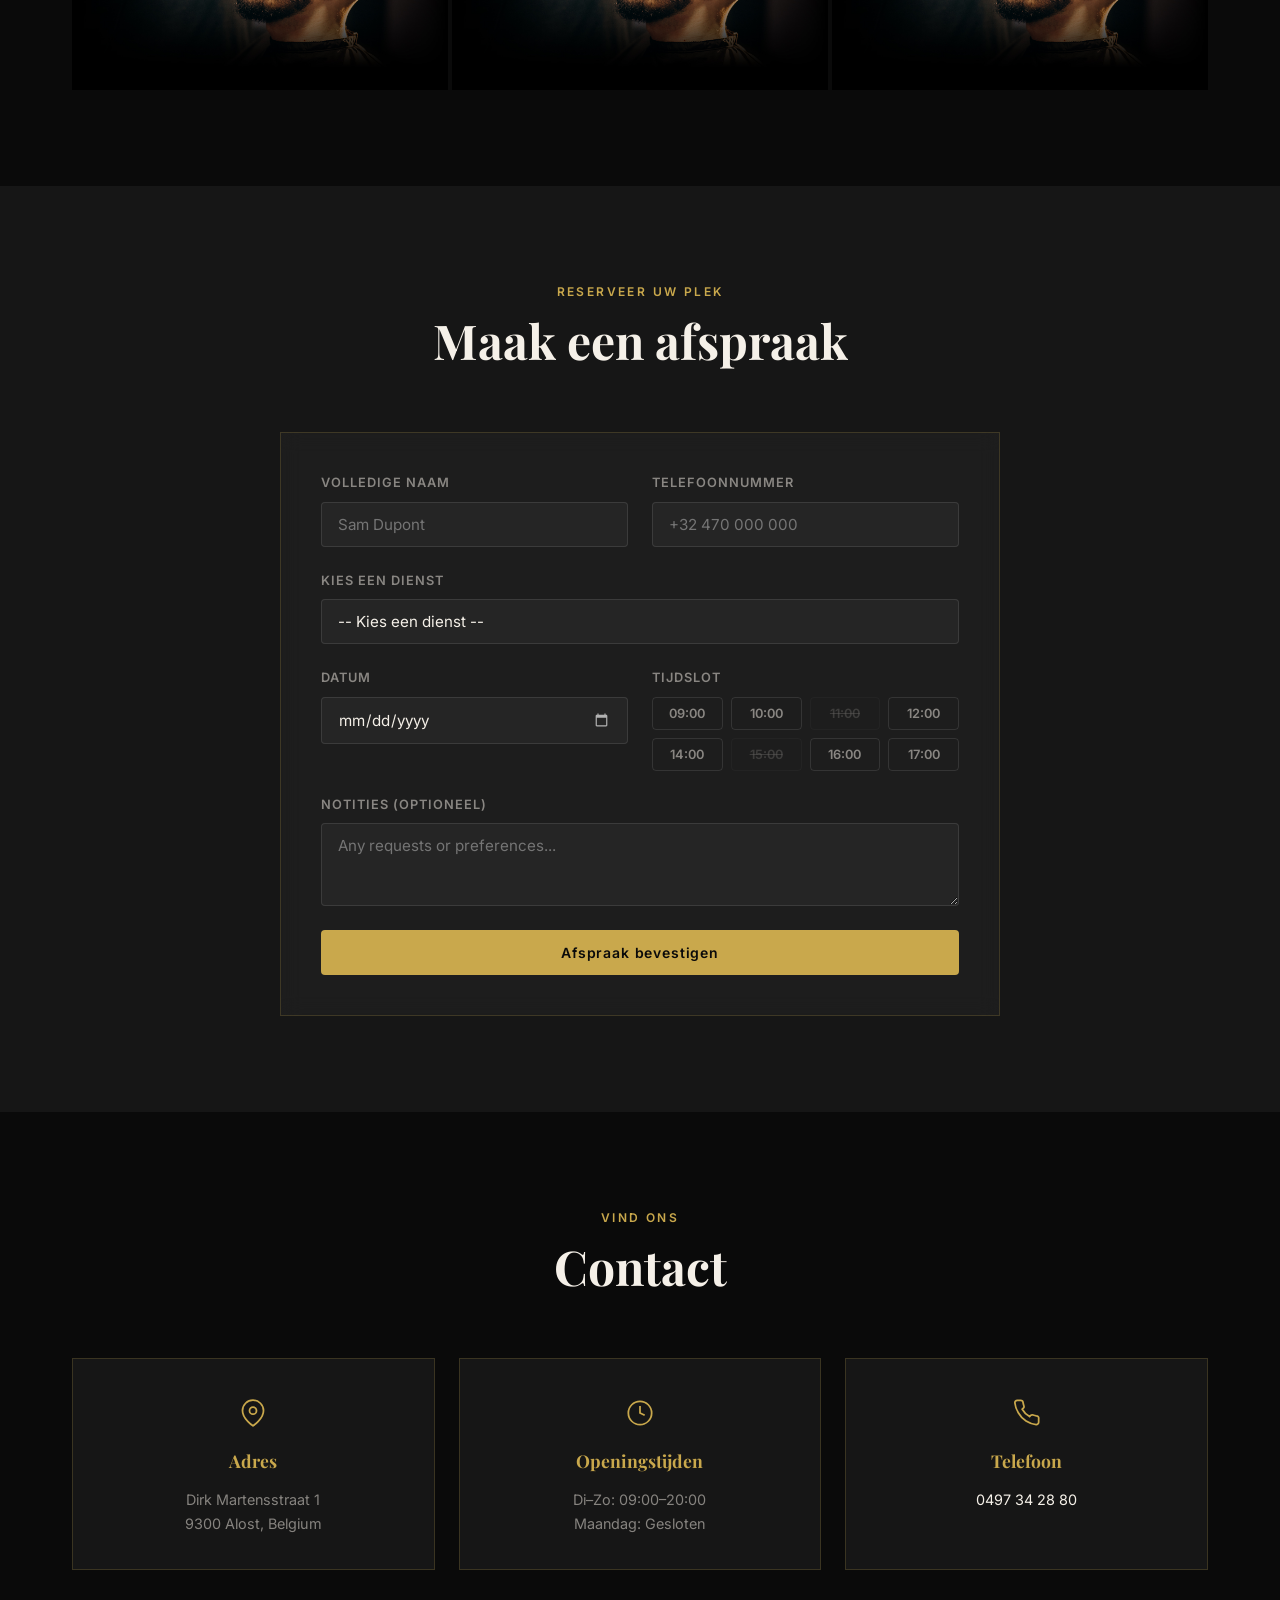
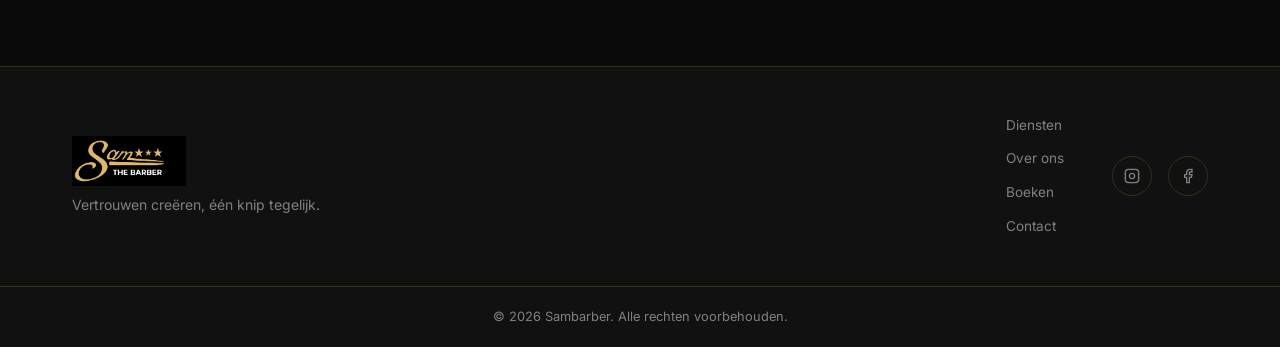
==== commit 4908356d: "Switch FR→NL (Flemish), remove service icons/prices, fix gallery images - Language toggle now EN/NL;" ====
--- a/index.html
+++ b/index.html
@@ -24,7 +24,7 @@
     <button class="lang-toggle" id="langToggle" aria-label="Toggle language">
       <span class="lang-option" data-lang="en">EN</span>
       <span class="lang-divider">/</span>
-      <span class="lang-option" data-lang="fr">FR</span>
+      <span class="lang-option" data-lang="nl">NL</span>
     </button>
     <button class="nav-hamburger" id="hamburger" aria-label="Menu">
       <span></span><span></span><span></span>
@@ -74,52 +74,28 @@
       </div>
       <div class="services-grid">
         <div class="service-card reveal">
-          <div class="service-icon">
-            <svg viewBox="0 0 24 24" fill="none" stroke="currentColor" stroke-width="1.5"><path d="M6 9a3 3 0 1 0 0-6 3 3 0 0 0 0 6zm0 0l9.5 9.5M6 9l2-2M6 15a3 3 0 1 0 0 6 3 3 0 0 0 0-6zm0 0l9.5-9.5M17.5 4.5l-9 9"/></svg>
-          </div>
           <h3 data-i18n="services.cut.name">Classic Cut</h3>
           <p data-i18n="services.cut.desc">Precision scissor or clipper cut tailored to your style.</p>
-          <span class="service-price">€25</span>
         </div>
         <div class="service-card reveal delay-1">
-          <div class="service-icon">
-            <svg viewBox="0 0 24 24" fill="none" stroke="currentColor" stroke-width="1.5"><path d="M4 6h16M4 10h16M4 14h10"/><rect x="14" y="12" width="6" height="8" rx="1"/><path d="M16 12V8a2 2 0 0 1 4 0v4"/></svg>
-          </div>
           <h3 data-i18n="services.shave.name">Hot Towel Shave</h3>
           <p data-i18n="services.shave.desc">Traditional straight razor shave with hot towels and premium oils.</p>
-          <span class="service-price">€30</span>
         </div>
         <div class="service-card reveal delay-2">
-          <div class="service-icon">
-            <svg viewBox="0 0 24 24" fill="none" stroke="currentColor" stroke-width="1.5"><circle cx="12" cy="8" r="4"/><path d="M6 20v-2a6 6 0 0 1 12 0v2"/><path d="M3 11h3M18 11h3"/></svg>
-          </div>
           <h3 data-i18n="services.combo.name">Cut & Shave</h3>
           <p data-i18n="services.combo.desc">The full experience — cut, beard trim, and hot towel finish.</p>
-          <span class="service-price">€50</span>
         </div>
         <div class="service-card reveal delay-3">
-          <div class="service-icon">
-            <svg viewBox="0 0 24 24" fill="none" stroke="currentColor" stroke-width="1.5"><path d="M20 7c0 5-4 9-8 9s-8-4-8-9a8 8 0 0 1 16 0z"/><path d="M12 16v6M9 19h6"/></svg>
-          </div>
           <h3 data-i18n="services.beard.name">Beard Sculpt</h3>
           <p data-i18n="services.beard.desc">Shape and define your beard with expert liner work.</p>
-          <span class="service-price">€20</span>
         </div>
         <div class="service-card reveal delay-1">
-          <div class="service-icon">
-            <svg viewBox="0 0 24 24" fill="none" stroke="currentColor" stroke-width="1.5"><path d="M9 11l3 3L22 4"/><path d="M21 12v7a2 2 0 0 1-2 2H5a2 2 0 0 1-2-2V5a2 2 0 0 1 2-2h11"/></svg>
-          </div>
           <h3 data-i18n="services.kids.name">Kids Cut</h3>
           <p data-i18n="services.kids.desc">Patient and precise cuts for boys under 12.</p>
-          <span class="service-price">€15</span>
         </div>
         <div class="service-card reveal delay-2">
-          <div class="service-icon">
-            <svg viewBox="0 0 24 24" fill="none" stroke="currentColor" stroke-width="1.5"><polygon points="12 2 15.09 8.26 22 9.27 17 14.14 18.18 21.02 12 17.77 5.82 21.02 7 14.14 2 9.27 8.91 8.26 12 2"/></svg>
-          </div>
           <h3 data-i18n="services.vip.name">VIP Package</h3>
           <p data-i18n="services.vip.desc">Cut, shave, scalp massage, and a signature cocktail.</p>
-          <span class="service-price">€75</span>
         </div>
       </div>
     </div>
@@ -131,7 +107,12 @@
       <div class="about-image-wrap reveal">
         <div class="about-image">
           <div class="about-photo">
-            <div class="about-photo-bg" style="background-image:url('https://images.unsplash.com/photo-1503951914875-452162b0f3f1?auto=format&fit=crop&w=800&q=80')"></div>
+            <img
+              src="https://images.unsplash.com/photo-1503951914875-452162b0f3f1?auto=format&fit=crop&w=800&q=80"
+              alt="Sam the Barber"
+              class="about-fill-img"
+              onerror="this.src='herohoto.jpg'"
+            />
           </div>
           <div class="about-badge">
             <span class="badge-number">15+</span>
@@ -162,27 +143,27 @@
       </div>
       <div class="gallery-grid">
         <div class="gallery-item reveal" style="--delay:0s">
-          <div class="gallery-bg" style="background-image:url('https://images.unsplash.com/photo-1503951914875-452162b0f3f1?auto=format&fit=crop&w=800&q=80')"></div>
+          <div class="gallery-bg"><img src="https://images.unsplash.com/photo-1503951914875-452162b0f3f1?auto=format&fit=crop&w=800&q=80" alt="Precision Fade" onerror="this.src='herohoto.jpg'" /></div>
           <div class="gallery-overlay"><span data-i18n="gallery.fade">Precision Fade</span></div>
         </div>
         <div class="gallery-item reveal" style="--delay:0.1s">
-          <div class="gallery-bg" style="background-image:url('https://images.unsplash.com/photo-1621605815971-1bba7d0a4c40?auto=format&fit=crop&w=800&q=80')"></div>
+          <div class="gallery-bg"><img src="https://images.unsplash.com/photo-1621605815971-1bba7d0a4c40?auto=format&fit=crop&w=800&q=80" alt="Beard Sculpt" onerror="this.src='herohoto.jpg'" /></div>
           <div class="gallery-overlay"><span data-i18n="gallery.beard">Beard Sculpt</span></div>
         </div>
         <div class="gallery-item reveal" style="--delay:0.2s">
-          <div class="gallery-bg" style="background-image:url('https://images.unsplash.com/photo-1585747860715-2ba37e788b70?auto=format&fit=crop&w=800&q=80')"></div>
+          <div class="gallery-bg"><img src="https://images.unsplash.com/photo-1585747860715-2ba37e788b70?auto=format&fit=crop&w=800&q=80" alt="Classic Cut" onerror="this.src='herohoto.jpg'" /></div>
           <div class="gallery-overlay"><span data-i18n="gallery.classic">Classic Cut</span></div>
         </div>
         <div class="gallery-item reveal" style="--delay:0.15s">
-          <div class="gallery-bg" style="background-image:url('https://images.unsplash.com/photo-1570174006717-73bd7c5dbc54?auto=format&fit=crop&w=800&q=80')"></div>
+          <div class="gallery-bg"><img src="https://images.unsplash.com/photo-1605497788044-5a32c7078486?auto=format&fit=crop&w=800&q=80" alt="Hot Shave" onerror="this.src='herohoto.jpg'" /></div>
           <div class="gallery-overlay"><span data-i18n="gallery.shave">Hot Shave</span></div>
         </div>
         <div class="gallery-item reveal" style="--delay:0.25s">
-          <div class="gallery-bg" style="background-image:url('https://images.unsplash.com/photo-1512690459411-b9245aed614b?auto=format&fit=crop&w=800&q=80')"></div>
+          <div class="gallery-bg"><img src="https://images.unsplash.com/photo-1519735777090-ec97162dc266?auto=format&fit=crop&w=800&q=80" alt="Textured Top" onerror="this.src='herohoto.jpg'" /></div>
           <div class="gallery-overlay"><span data-i18n="gallery.texture">Textured Top</span></div>
         </div>
         <div class="gallery-item reveal" style="--delay:0.05s">
-          <div class="gallery-bg" style="background-image:url('https://images.unsplash.com/photo-1521590832167-7bcbfaa6381f?auto=format&fit=crop&w=800&q=80')"></div>
+          <div class="gallery-bg"><img src="https://images.unsplash.com/photo-1622286342621-4bd3a3f36461?auto=format&fit=crop&w=800&q=80" alt="Line Up" onerror="this.src='herohoto.jpg'" /></div>
           <div class="gallery-overlay"><span data-i18n="gallery.line">Line Up</span></div>
         </div>
       </div>
--- a/style.css
+++ b/style.css
@@ -449,17 +449,17 @@
 .about-photo {
   width: 100%;
   aspect-ratio: 3/4;
-  position: relative;
   overflow: hidden;
   border: 1px solid var(--border);
-}
-
-.about-photo-bg {
-  position: absolute;
-  inset: 0;
-  background-size: cover;
-  background-position: center top;
   background-color: var(--surface-2);
+}
+
+.about-fill-img {
+  width: 100%;
+  height: 100%;
+  object-fit: cover;
+  object-position: center top;
+  display: block;
 }
 
 .about-badge {
@@ -518,13 +518,20 @@
 .gallery-bg {
   position: absolute;
   inset: 0;
-  background-size: cover;
-  background-position: center;
+  overflow: hidden;
   background-color: var(--surface-2);
+}
+
+.gallery-bg img {
+  width: 100%;
+  height: 100%;
+  object-fit: cover;
+  object-position: center;
+  display: block;
   transition: transform 0.6s cubic-bezier(0.16, 1, 0.3, 1);
 }
 
-.gallery-item:hover .gallery-bg { transform: scale(1.06); }
+.gallery-item:hover .gallery-bg img { transform: scale(1.06); }
 
 .gallery-overlay {
   position: absolute;
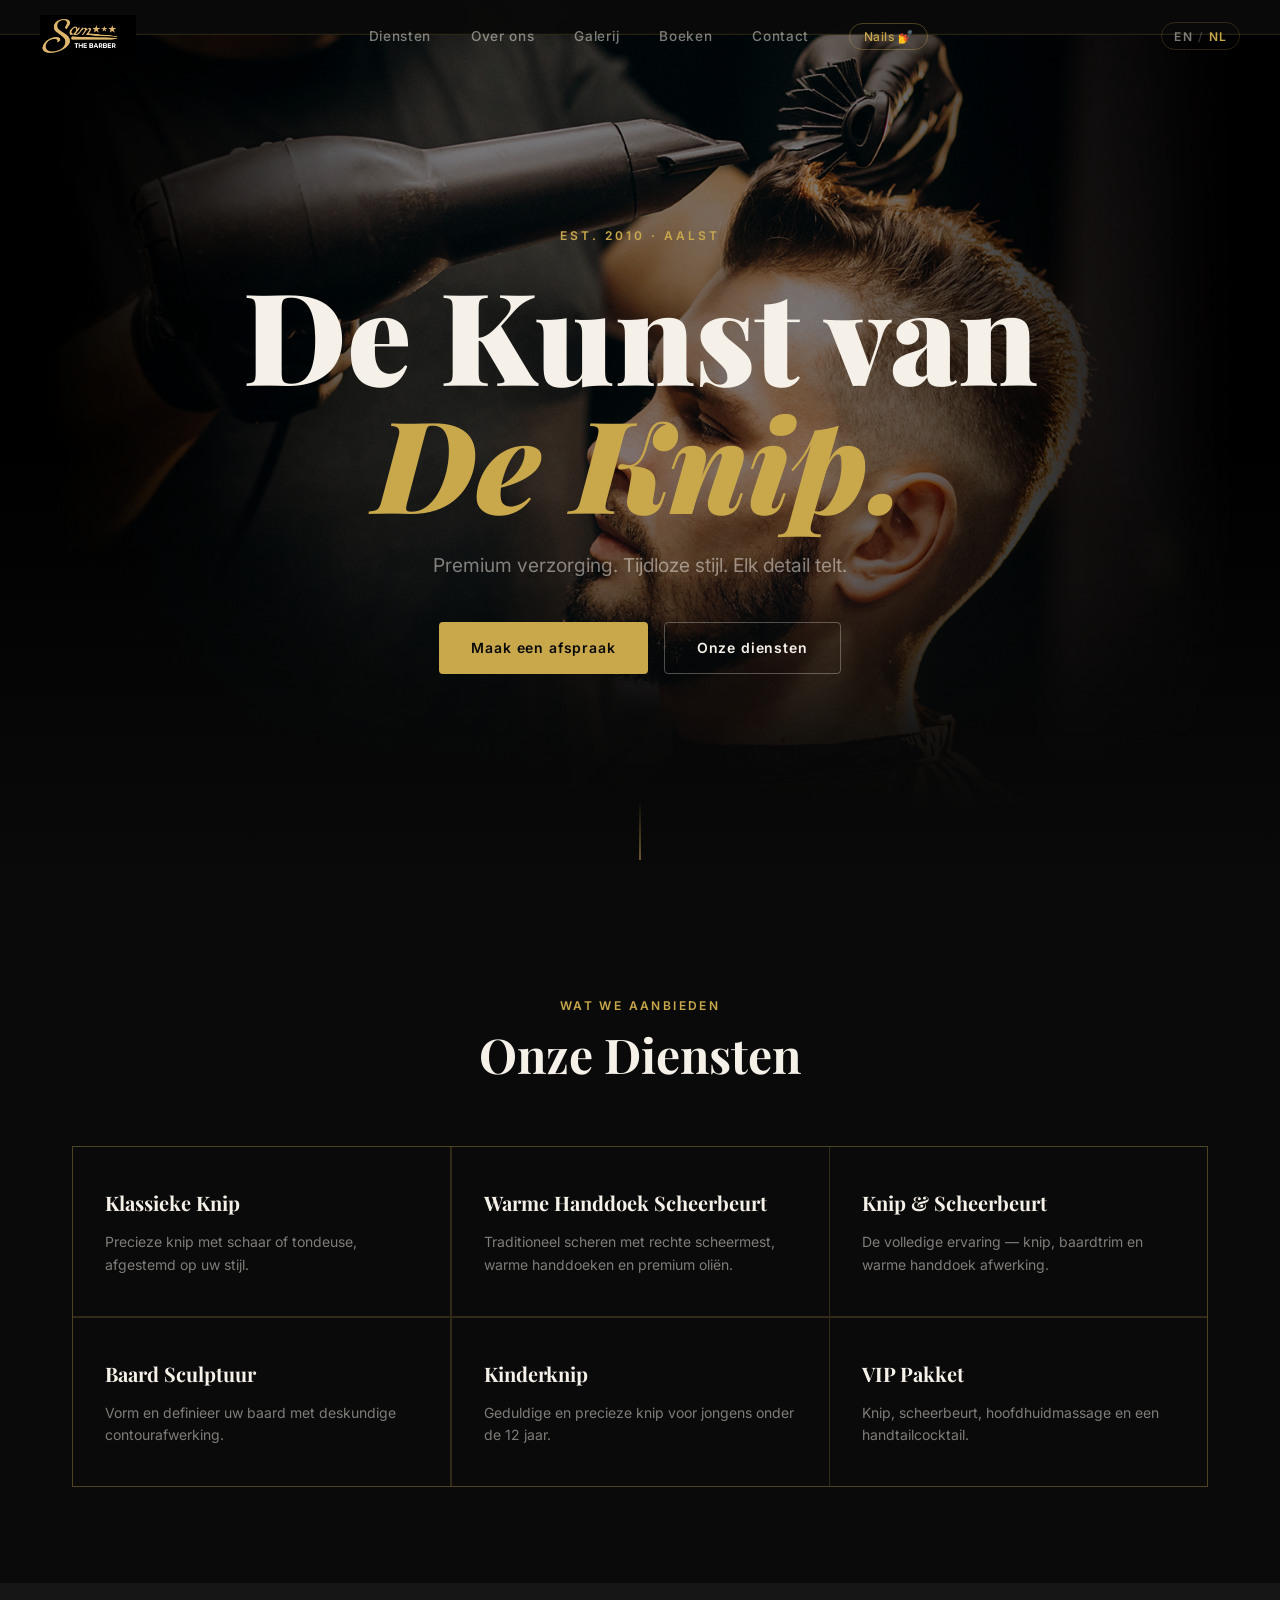
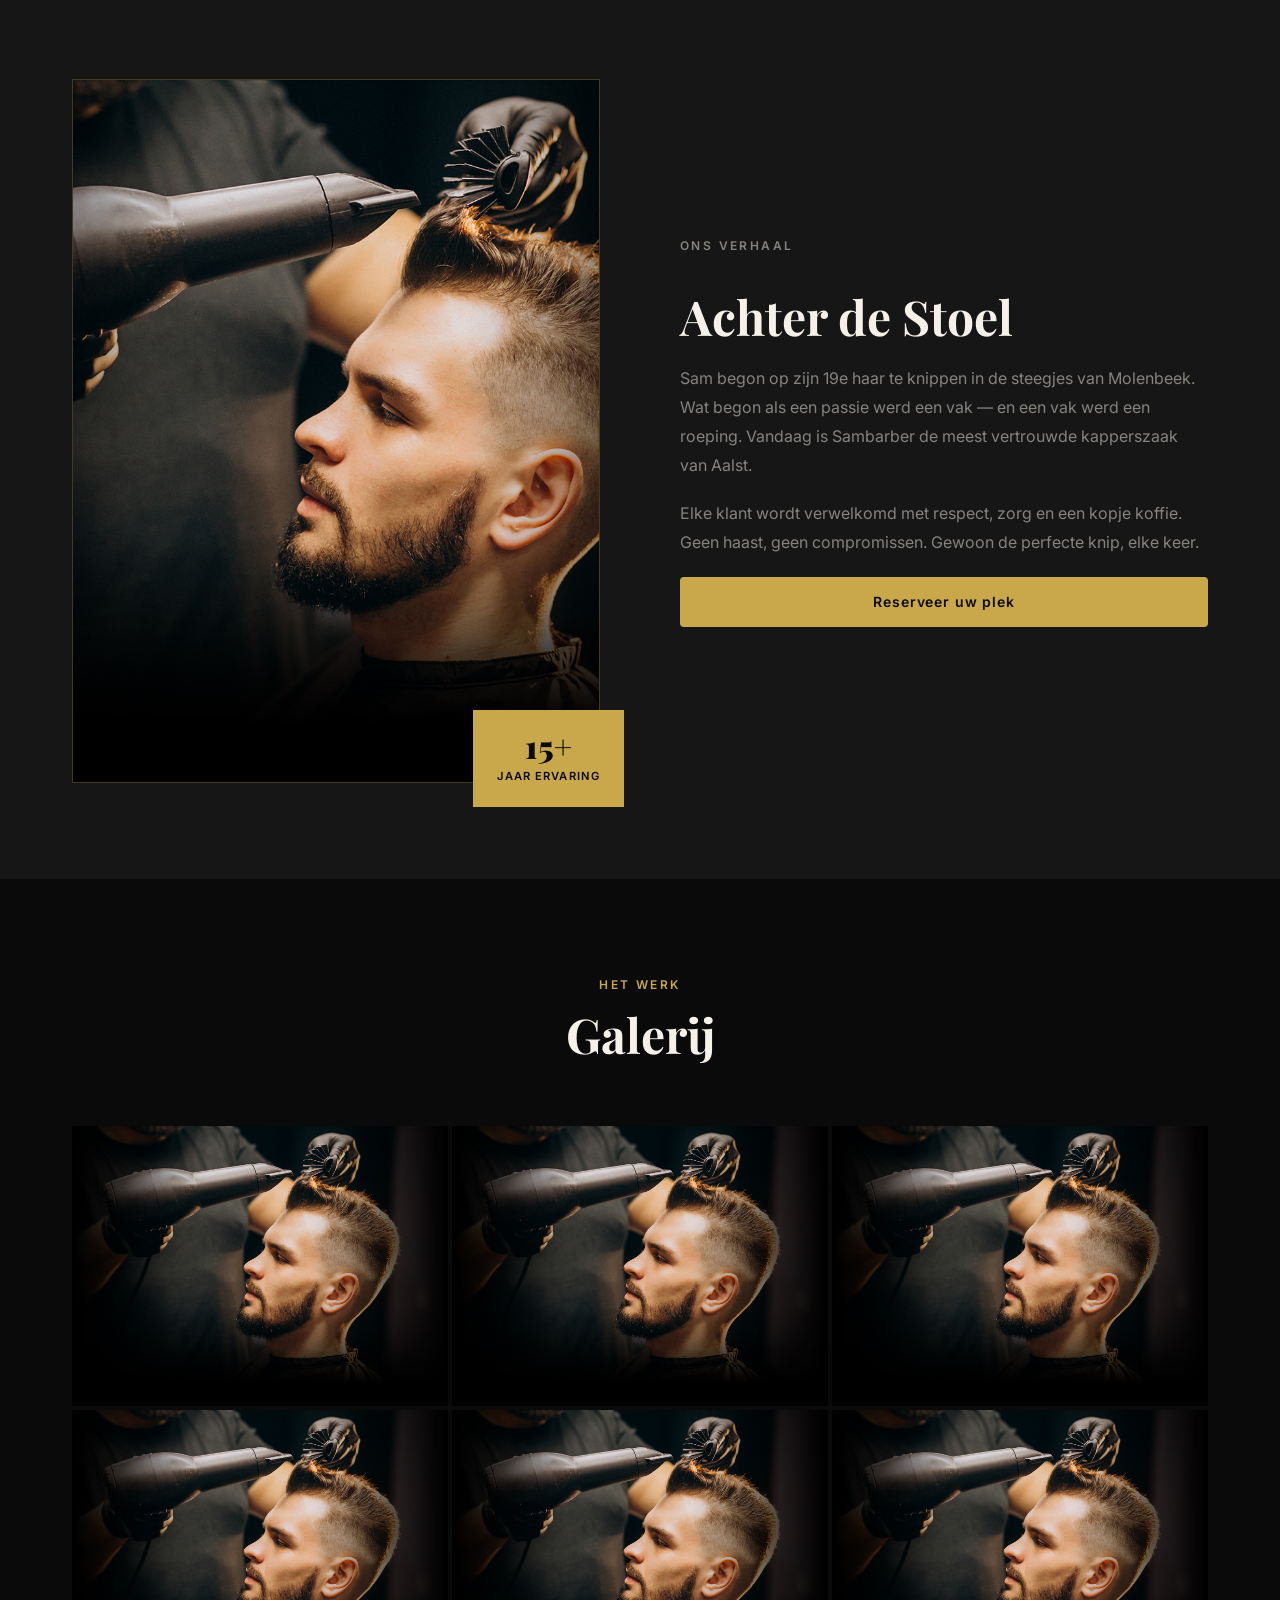
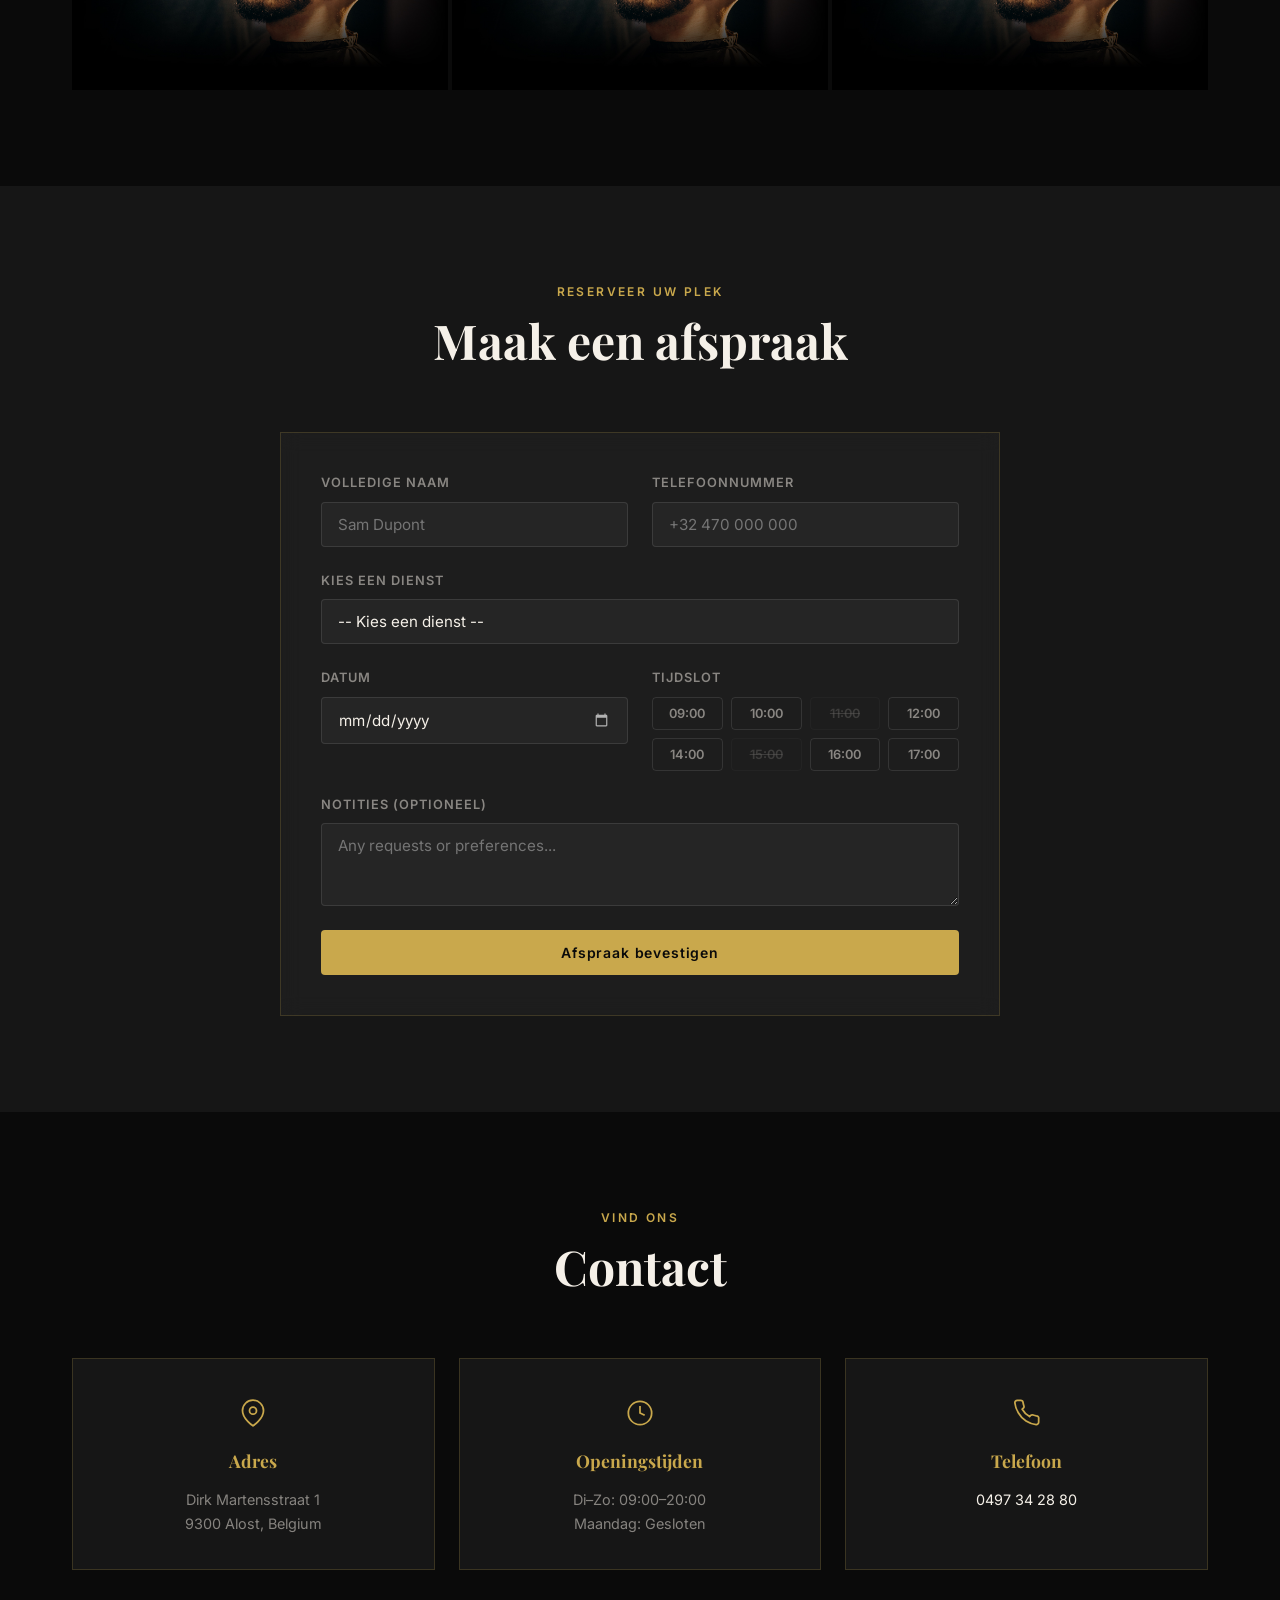
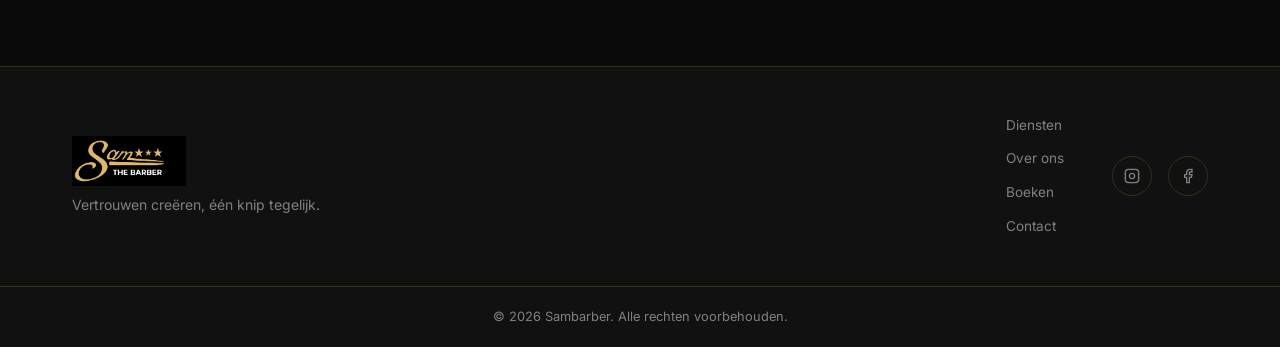
==== commit f963ccc2: "Add Sam Nails page (nails.html) + Nails link in barbershop nav - New nails.html: feminine luxury aes" ====
--- a/index.html
+++ b/index.html
@@ -20,6 +20,7 @@
       <li><a href="#gallery" data-i18n="nav.gallery">Gallery</a></li>
       <li><a href="#booking" data-i18n="nav.booking">Book</a></li>
       <li><a href="#contact" data-i18n="nav.contact">Contact</a></li>
+      <li><a href="nails.html" class="nav-nails-link">Nails 💅</a></li>
     </ul>
     <button class="lang-toggle" id="langToggle" aria-label="Toggle language">
       <span class="lang-option" data-lang="en">EN</span>
@@ -39,6 +40,7 @@
       <li><a href="#gallery" data-i18n="nav.gallery">Gallery</a></li>
       <li><a href="#booking" data-i18n="nav.booking">Book</a></li>
       <li><a href="#contact" data-i18n="nav.contact">Contact</a></li>
+      <li><a href="nails.html">Nails 💅</a></li>
     </ul>
   </div>
 
--- a/style.css
+++ b/style.css
@@ -153,6 +153,19 @@
 
 .nav-links a:hover { color: var(--off-white); }
 .nav-links a:hover::after { width: 100%; }
+
+.nav-nails-link {
+  border: 1px solid rgba(201, 168, 76, 0.35) !important;
+  padding: 0.3rem 0.85rem !important;
+  border-radius: 100px !important;
+  color: var(--gold) !important;
+  font-size: 0.75rem !important;
+}
+.nav-nails-link:hover {
+  background: rgba(201, 168, 76, 0.1) !important;
+  border-color: var(--gold) !important;
+}
+.nav-nails-link::after { display: none !important; }
 
 .lang-toggle {
   display: flex;
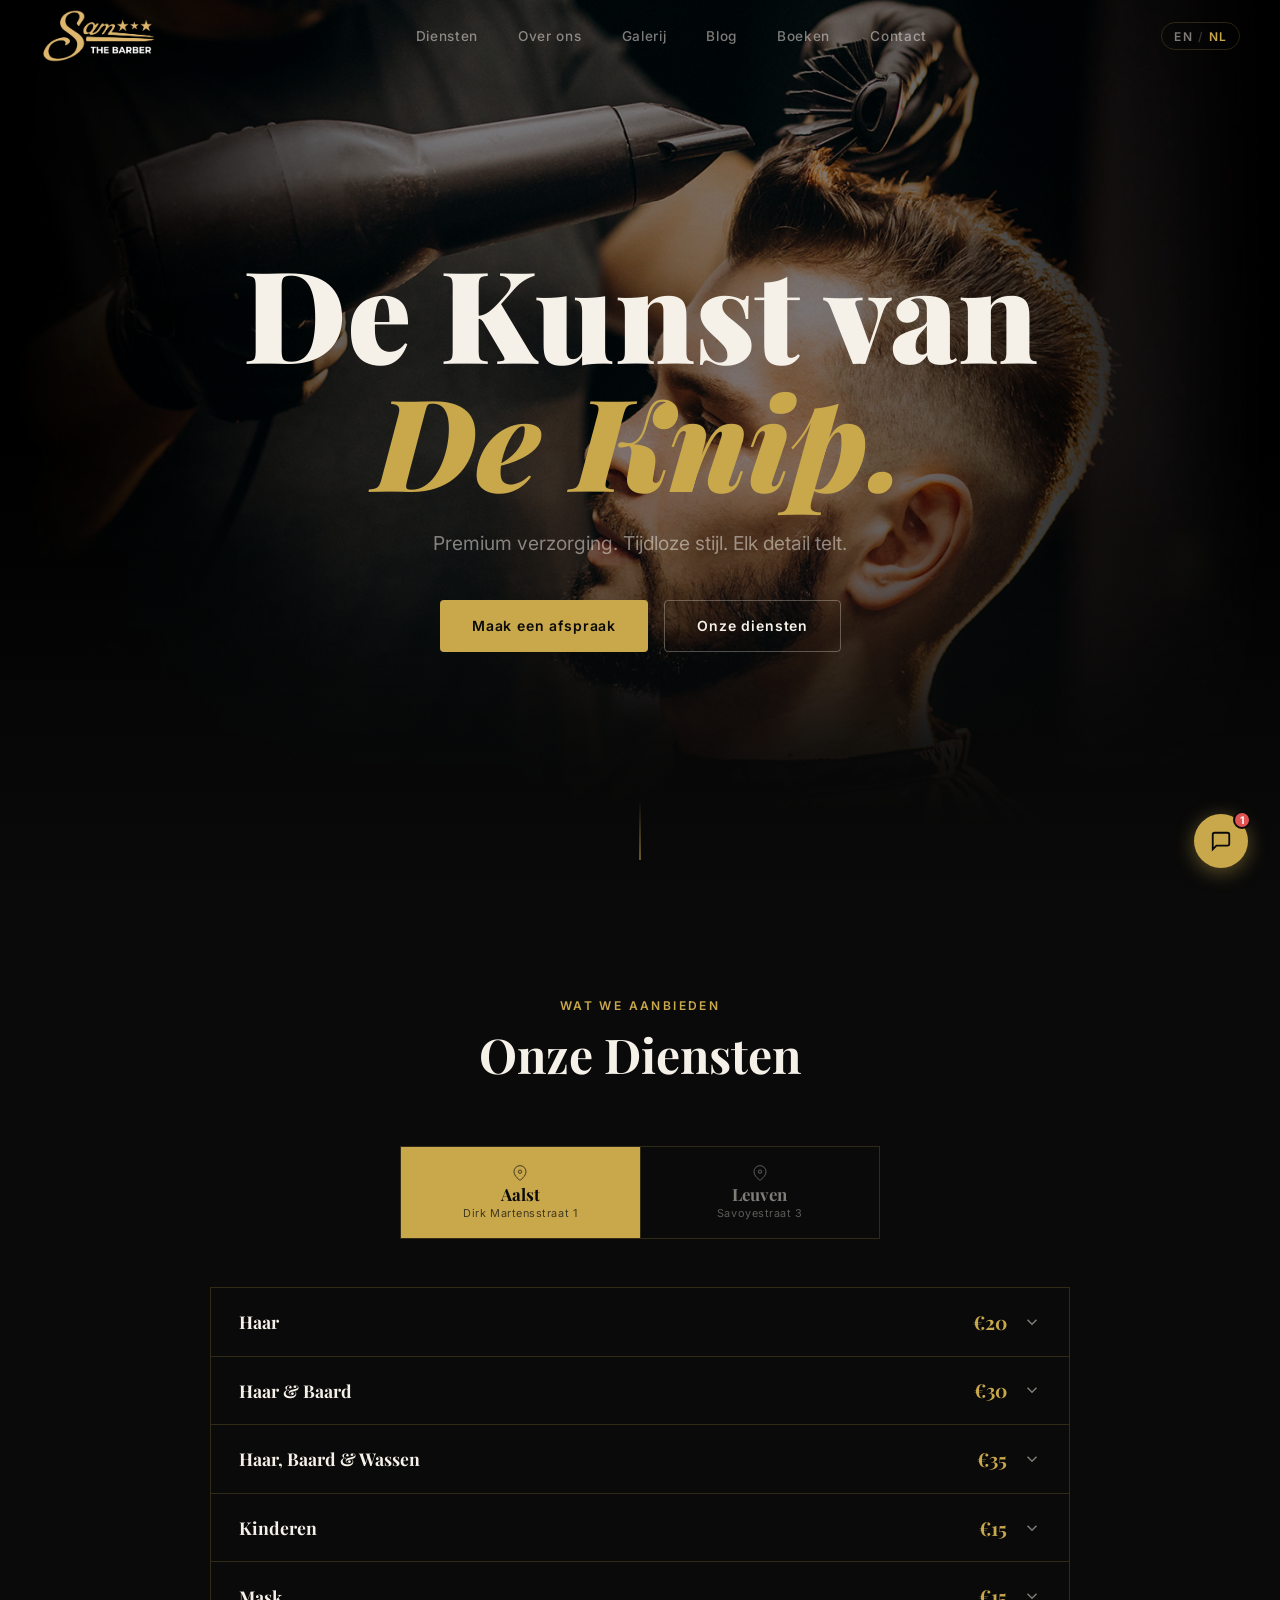
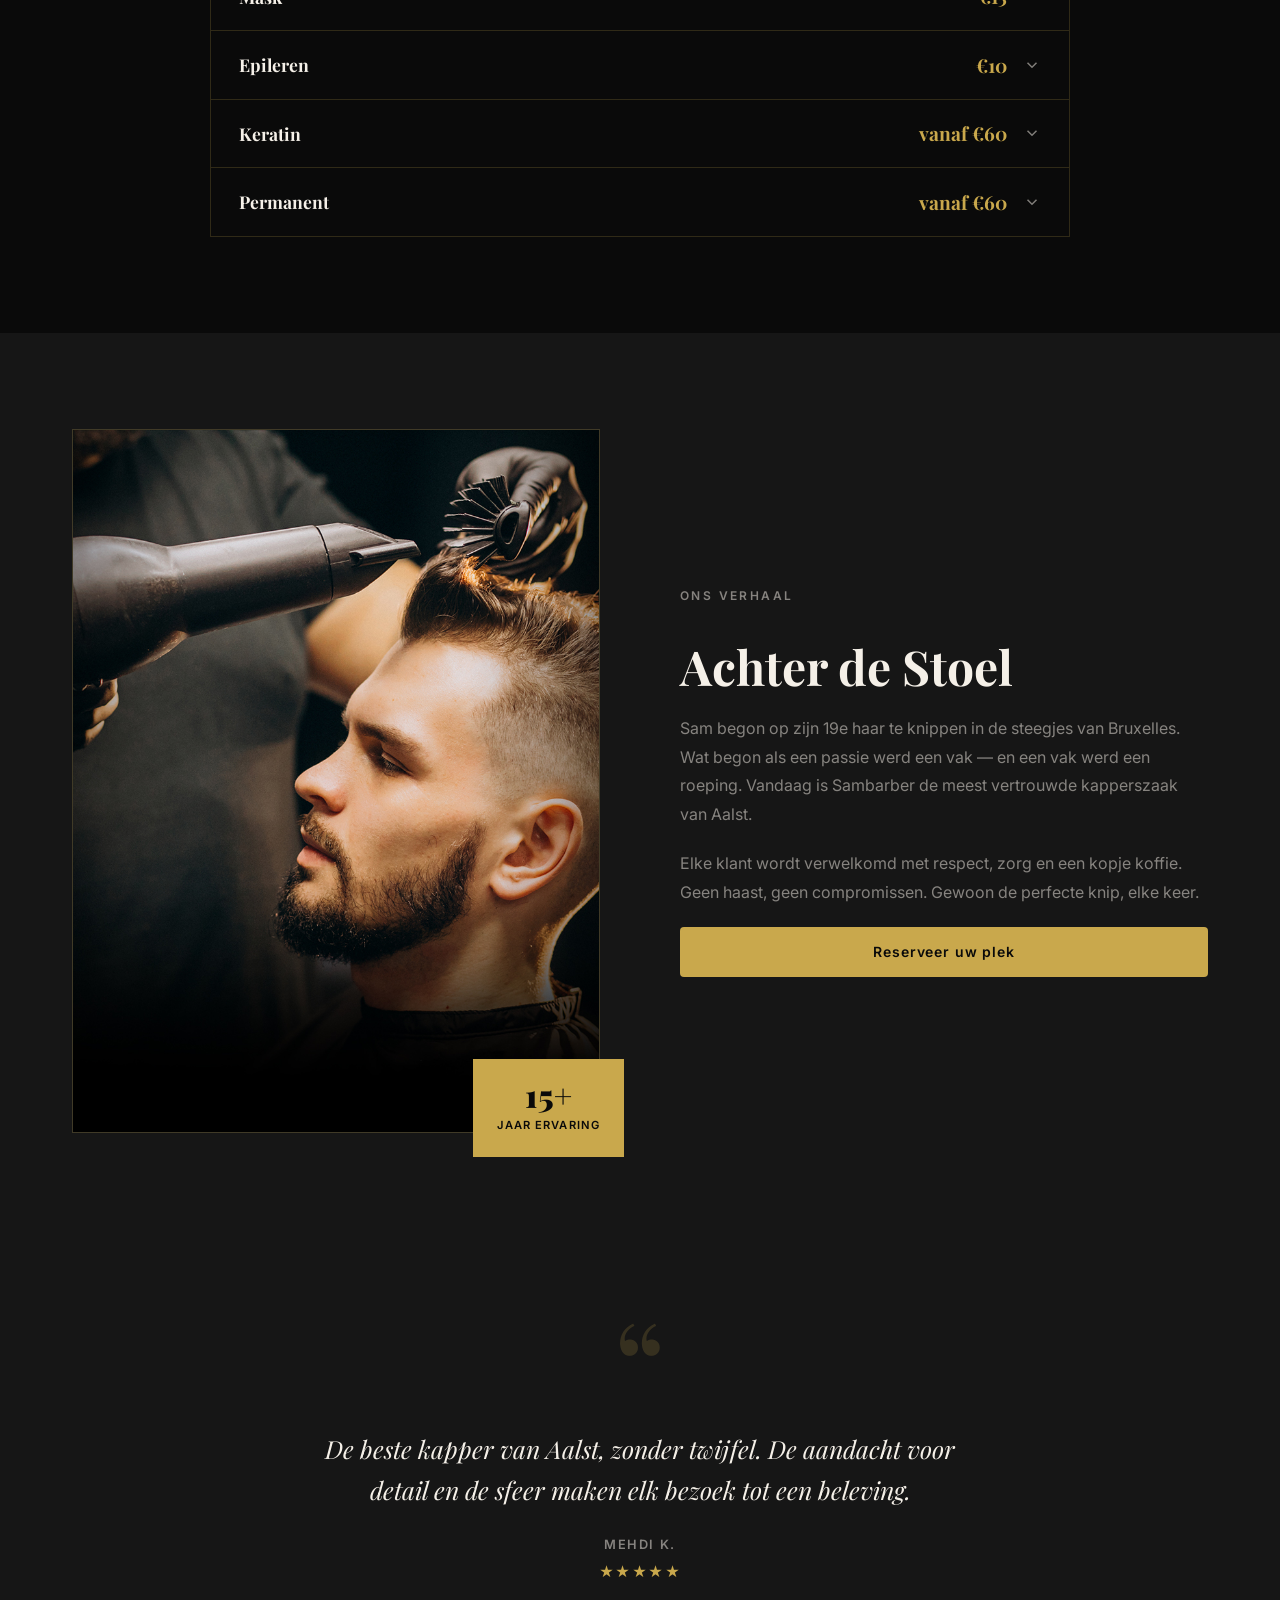
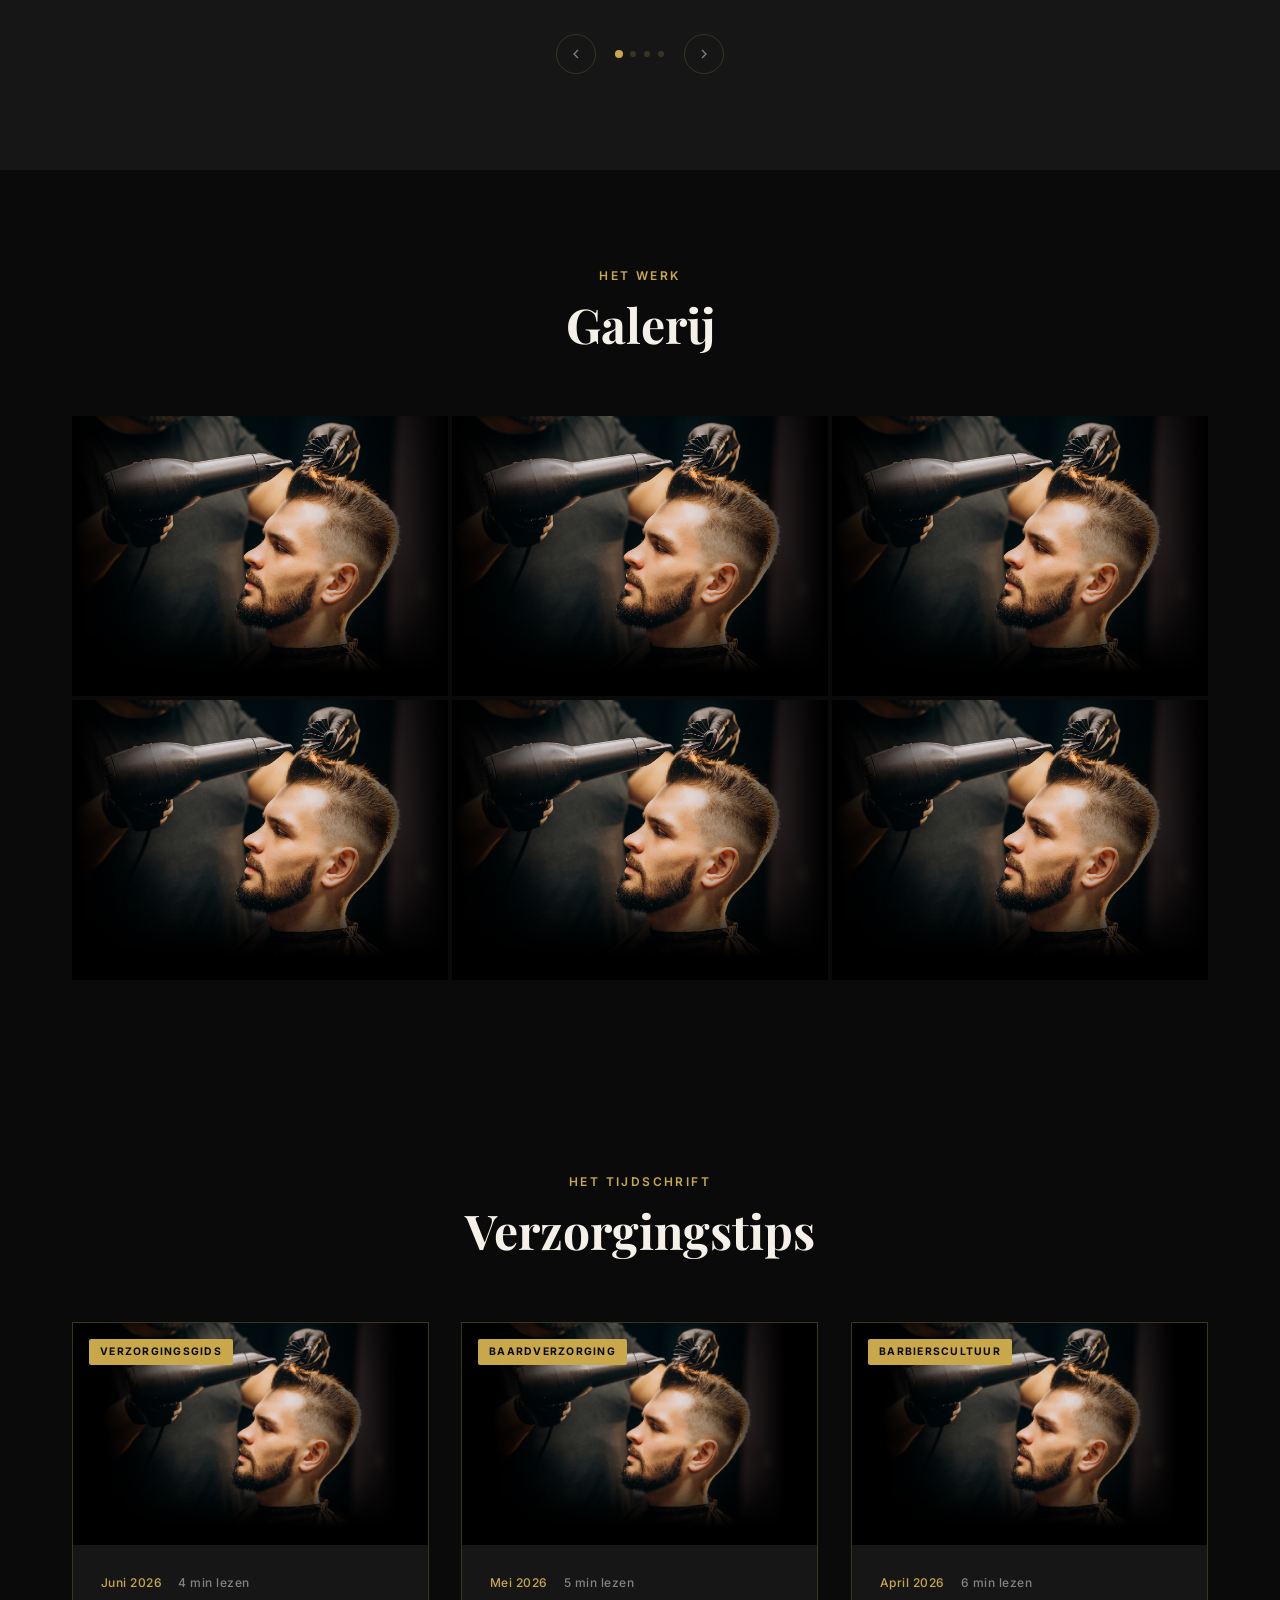
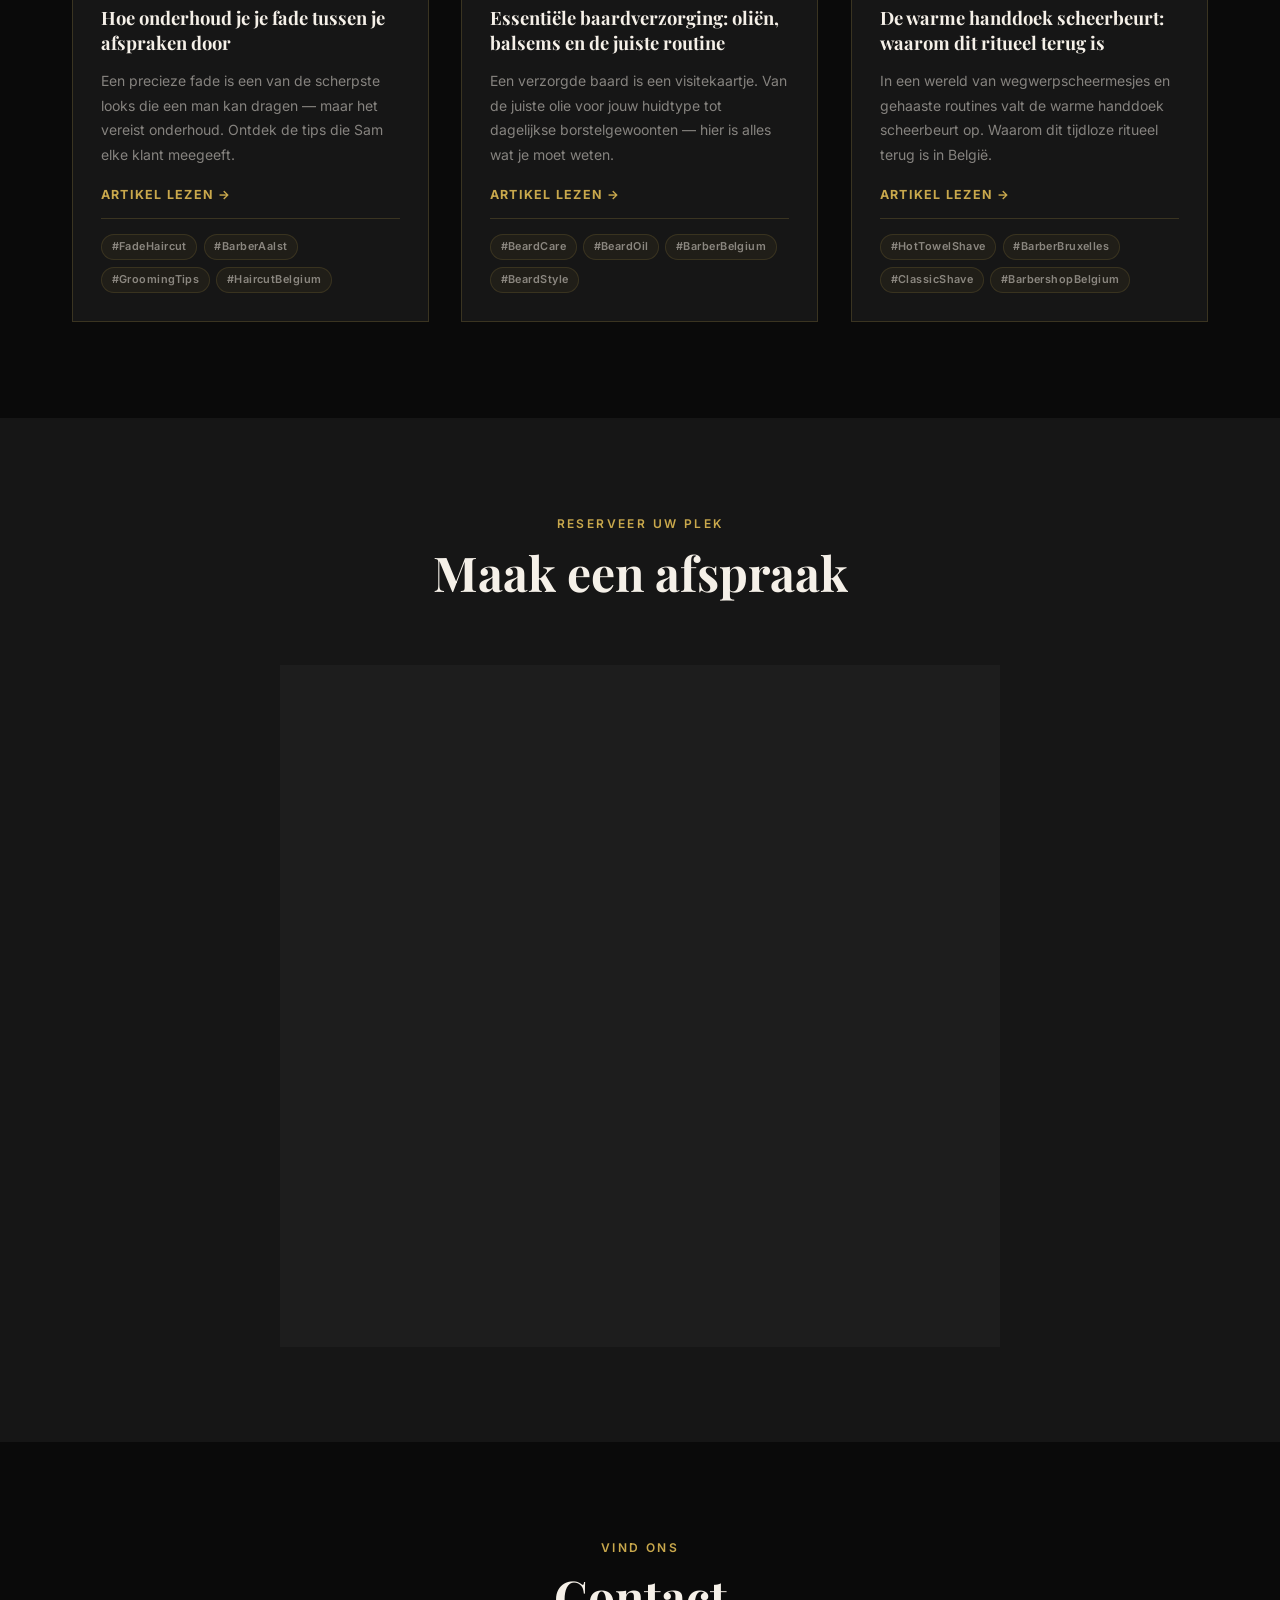
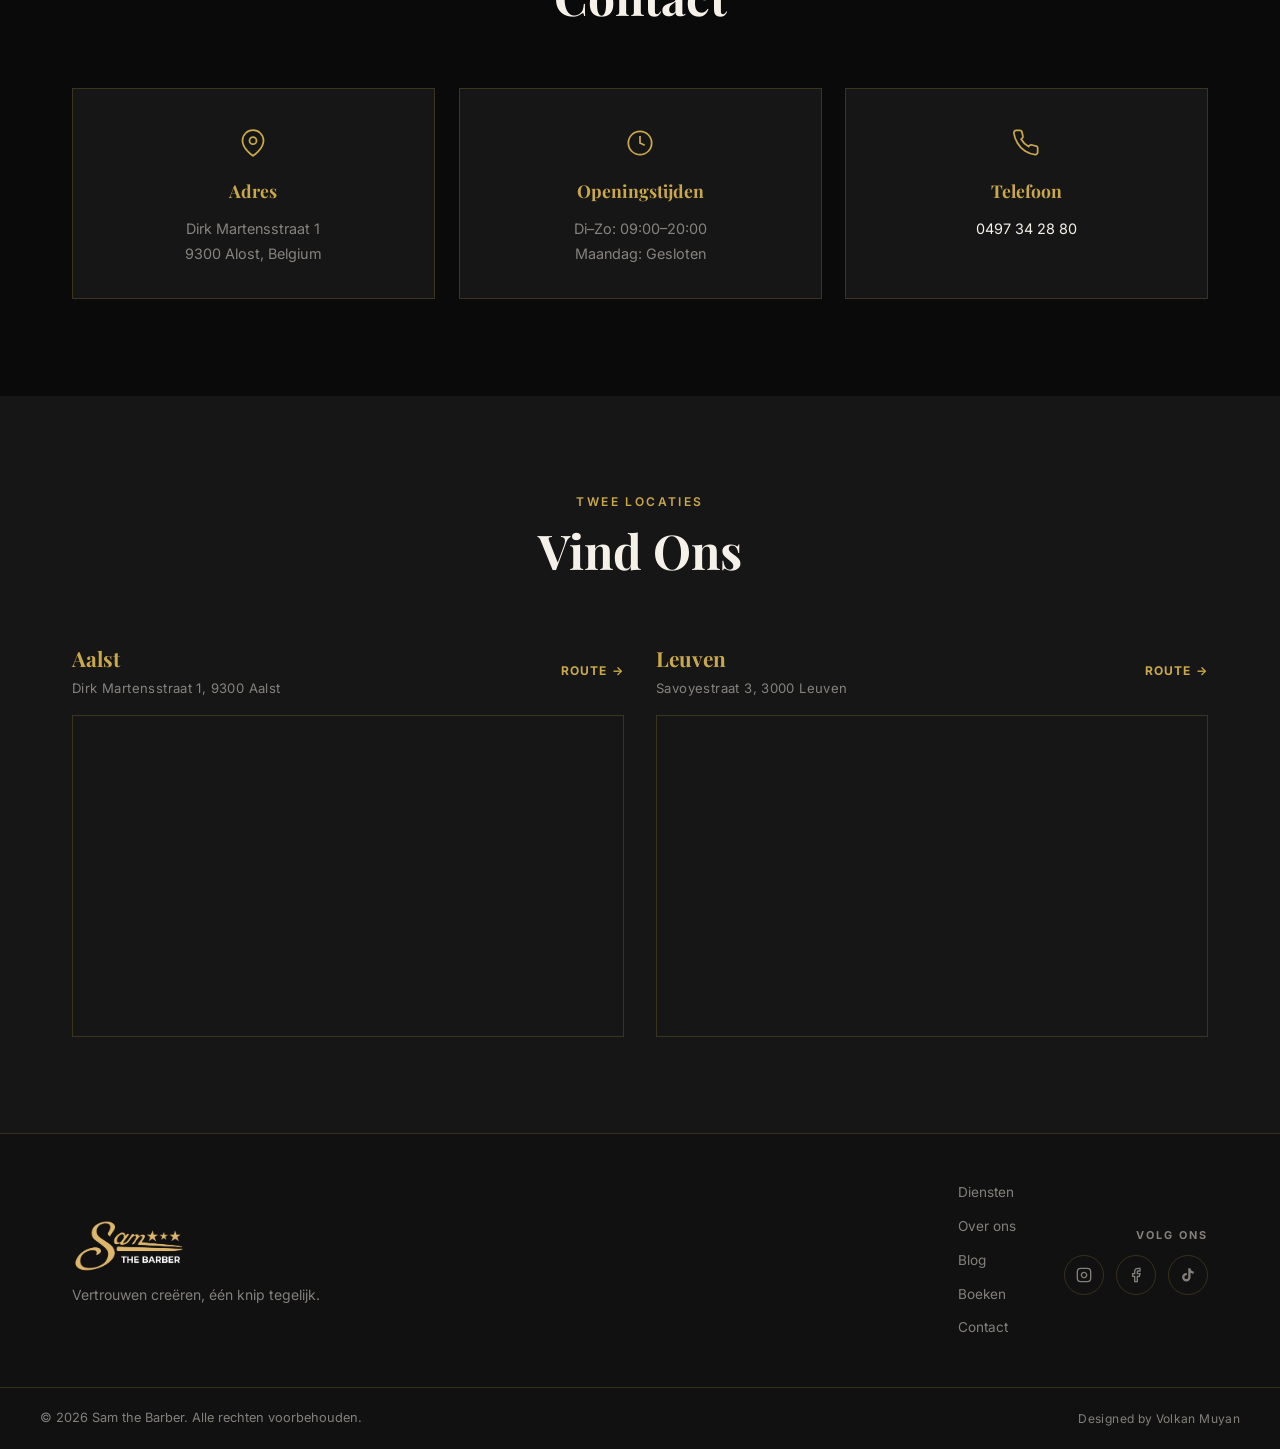
==== commit c435bdd6: "Complete redesign: dual-location pricing, blog journal, AI chat assistant, mobile optimisation - Two" ====
--- a/index.html
+++ b/index.html
@@ -3,7 +3,136 @@
 <head>
   <meta charset="UTF-8" />
   <meta name="viewport" content="width=device-width, initial-scale=1.0" />
-  <title>Sam the Barber</title>
+  <title>Sam the Barber — Premium Barbershop in Aalst &amp; Leuven</title>
+  <!-- SEO -->
+  <meta name="description" content="Sambarber is Aalst's premier barbershop. Expert fades, hot towel shaves, beard sculpting and VIP grooming packages. Book your session today." />
+  <meta name="keywords" content="barbershop Aalst, kapper Aalst, barber Brussels, Bruxelles barbershop, fade haircut Belgium, hot towel shave, beard sculpt, Sam the Barber, kappers Oost-Vlaanderen" />
+  <meta name="robots" content="index, follow, max-snippet:-1, max-image-preview:large" />
+  <meta name="author" content="Sambarber — Sam the Barber" />
+  <link rel="canonical" href="https://sambarber.be/" />
+  <link rel="alternate" hreflang="en" href="https://sambarber.be/" />
+  <link rel="alternate" hreflang="nl" href="https://sambarber.be/" />
+  <link rel="alternate" hreflang="x-default" href="https://sambarber.be/" />
+  <!-- Geo -->
+  <meta name="geo.region" content="BE-VOV" />
+  <meta name="geo.placename" content="Aalst, Oost-Vlaanderen, Belgium" />
+  <meta name="geo.position" content="50.9369;4.0400" />
+  <meta name="ICBM" content="50.9369, 4.0400" />
+  <!-- Open Graph -->
+  <meta property="og:type" content="website" />
+  <meta property="og:locale" content="en_BE" />
+  <meta property="og:locale:alternate" content="nl_BE" />
+  <meta property="og:site_name" content="Sambarber" />
+  <meta property="og:title" content="Sambarber — Premium Barbershop in Aalst, Belgium" />
+  <meta property="og:description" content="Expert cuts, hot towel shaves & beard sculpting in Aalst. The craft of grooming, elevated. Book your session today." />
+  <meta property="og:image" content="https://sambarber.be/newlogo.png" />
+  <meta property="og:url" content="https://sambarber.be/" />
+  <!-- Twitter Card -->
+  <meta name="twitter:card" content="summary_large_image" />
+  <meta name="twitter:title" content="Sambarber — Premium Barbershop Aalst" />
+  <meta name="twitter:description" content="Expert fades, hot towel shaves & beard sculpting in Aalst, Belgium. Book now." />
+  <meta name="twitter:image" content="https://sambarber.be/newlogo.png" />
+  <!-- JSON-LD Structured Data -->
+  <script type="application/ld+json">
+  {
+    "@context": "https://schema.org",
+    "@graph": [
+      {
+        "@type": ["BarberShop", "LocalBusiness"],
+        "@id": "https://sambarber.be/#business",
+        "name": "Sambarber",
+        "alternateName": "Sam the Barber",
+        "description": "Premium barbershop in Aalst, Belgium. Expert fades, hot towel shaves, beard sculpting and VIP grooming packages.",
+        "url": "https://sambarber.be/",
+        "logo": "https://sambarber.be/newlogo.png",
+        "image": "https://sambarber.be/herohoto.jpg",
+        "telephone": "+32497342880",
+        "priceRange": "€€",
+        "currenciesAccepted": "EUR",
+        "address": {
+          "@type": "PostalAddress",
+          "streetAddress": "Dirk Martensstraat 1",
+          "addressLocality": "Aalst",
+          "addressRegion": "Oost-Vlaanderen",
+          "postalCode": "9300",
+          "addressCountry": "BE"
+        },
+        "geo": {
+          "@type": "GeoCoordinates",
+          "latitude": 50.9369,
+          "longitude": 4.0400
+        },
+        "hasMap": "https://maps.google.com/?q=Dirk+Martensstraat+1,+9300+Aalst",
+        "openingHoursSpecification": [{
+          "@type": "OpeningHoursSpecification",
+          "dayOfWeek": ["Tuesday","Wednesday","Thursday","Friday","Saturday","Sunday"],
+          "opens": "09:00",
+          "closes": "20:00"
+        }],
+        "sameAs": [
+          "https://instagram.com/sam.barbershopp",
+          "https://facebook.com/sam.barbershop.2023"
+        ],
+        "foundingDate": "2010",
+        "areaServed": ["Aalst","Bruxelles","Brussels","Gent","Oost-Vlaanderen","Vlaams-Brabant"],
+        "serviceType": ["Haircut","Beard Sculpting","Hot Towel Shave","Kids Cut","VIP Grooming Package"],
+        "inLanguage": ["nl","en","fr"]
+      },
+      {
+        "@type": "BlogPosting",
+        "@id": "https://sambarber.be/blog/maintain-your-fade",
+        "headline": "How to Maintain Your Fade Between Appointments",
+        "description": "A precise fade is one of the sharpest looks a man can wear — but it needs upkeep. Discover the pro tips Sam recommends to every client leaving the chair.",
+        "keywords": "fade haircut, kapper Aalst, grooming tips, hair maintenance Belgium, barbershop Bruxelles",
+        "image": "https://images.unsplash.com/photo-1503951914875-452162b0f3f1",
+        "datePublished": "2026-06-01",
+        "dateModified": "2026-06-01",
+        "author": {"@type": "Person","name": "Sam the Barber","url": "https://sambarber.be/#business"},
+        "publisher": {"@type": "Organization","name": "Sambarber","logo": {"@type": "ImageObject","url": "https://sambarber.be/newlogo.png"}},
+        "inLanguage": "en",
+        "mentions": [
+          {"@type": "Place","name": "Aalst","geo": {"@type": "GeoCoordinates","latitude": 50.9369,"longitude": 4.0400}},
+          {"@type": "Place","name": "Belgium"}
+        ]
+      },
+      {
+        "@type": "BlogPosting",
+        "@id": "https://sambarber.be/blog/beard-care-essentials",
+        "headline": "Beard Care Essentials: Oils, Balms & the Right Routine",
+        "description": "A well-groomed beard is a signature. From choosing the right oil for your skin type to daily brushing habits — here's everything you need to know.",
+        "keywords": "beard care, beard oil, beard balm, grooming routine, kapper Aalst, beard sculpt Belgium, baard verzorging",
+        "image": "https://images.unsplash.com/photo-1621605815971-1bba7d0a4c40",
+        "datePublished": "2026-05-10",
+        "dateModified": "2026-05-10",
+        "author": {"@type": "Person","name": "Sam the Barber","url": "https://sambarber.be/#business"},
+        "publisher": {"@type": "Organization","name": "Sambarber","logo": {"@type": "ImageObject","url": "https://sambarber.be/newlogo.png"}},
+        "inLanguage": "en",
+        "mentions": [
+          {"@type": "Place","name": "Aalst"},
+          {"@type": "Place","name": "Belgium"}
+        ]
+      },
+      {
+        "@type": "BlogPosting",
+        "@id": "https://sambarber.be/blog/hot-towel-shave-comeback",
+        "headline": "The Hot Towel Shave: Why This Ritual Is Making a Comeback",
+        "description": "In a world of disposable razors and rushed routines, the hot towel shave stands apart. We explore why this timeless ritual is back in demand across Belgium.",
+        "keywords": "hot towel shave, barbershop ritual, traditional shave, barber Bruxelles, scheerbeurt Aalst, classic grooming Belgium",
+        "image": "https://images.unsplash.com/photo-1605497788044-5a32c7078486",
+        "datePublished": "2026-04-18",
+        "dateModified": "2026-04-18",
+        "author": {"@type": "Person","name": "Sam the Barber","url": "https://sambarber.be/#business"},
+        "publisher": {"@type": "Organization","name": "Sambarber","logo": {"@type": "ImageObject","url": "https://sambarber.be/newlogo.png"}},
+        "inLanguage": "en",
+        "mentions": [
+          {"@type": "Place","name": "Brussels"},
+          {"@type": "Place","name": "Aalst"},
+          {"@type": "Place","name": "Belgium"}
+        ]
+      }
+    ]
+  }
+  </script>
   <link rel="preconnect" href="https://fonts.googleapis.com" />
   <link rel="preconnect" href="https://fonts.gstatic.com" crossorigin />
   <link href="https://fonts.googleapis.com/css2?family=Playfair+Display:ital,wght@0,400;0,700;0,900;1,400&family=Inter:wght@300;400;500;600&display=swap" rel="stylesheet" />
@@ -13,14 +142,14 @@
 
   <!-- NAV -->
   <nav class="nav" id="nav">
-    <a href="#hero" class="nav-logo"><img src="logo.png" alt="Sambarber" class="nav-logo-img" /></a>
+    <a href="#hero" class="nav-logo"><img src="newlogo.png" alt="Sambarber" class="nav-logo-img" /></a>
     <ul class="nav-links">
       <li><a href="#services" data-i18n="nav.services">Services</a></li>
       <li><a href="#about" data-i18n="nav.about">About</a></li>
       <li><a href="#gallery" data-i18n="nav.gallery">Gallery</a></li>
+      <li><a href="blog.html" data-i18n="nav.blog">Blog</a></li>
       <li><a href="#booking" data-i18n="nav.booking">Book</a></li>
       <li><a href="#contact" data-i18n="nav.contact">Contact</a></li>
-      <li><a href="nails.html" class="nav-nails-link">Nails 💅</a></li>
     </ul>
     <button class="lang-toggle" id="langToggle" aria-label="Toggle language">
       <span class="lang-option" data-lang="en">EN</span>
@@ -38,9 +167,9 @@
       <li><a href="#services" data-i18n="nav.services">Services</a></li>
       <li><a href="#about" data-i18n="nav.about">About</a></li>
       <li><a href="#gallery" data-i18n="nav.gallery">Gallery</a></li>
+      <li><a href="blog.html" data-i18n="nav.blog">Blog</a></li>
       <li><a href="#booking" data-i18n="nav.booking">Book</a></li>
       <li><a href="#contact" data-i18n="nav.contact">Contact</a></li>
-      <li><a href="nails.html">Nails 💅</a></li>
     </ul>
   </div>
 
@@ -49,7 +178,6 @@
     <div class="hero-bg"></div>
     <div class="hero-overlay"></div>
     <div class="hero-content">
-      <p class="hero-eyebrow fade-up" data-i18n="hero.eyebrow">Est. 2010 · Brussels</p>
       <h1 class="hero-title fade-up delay-1">
         <span data-i18n="hero.line1">The Art of</span><br />
         <em data-i18n="hero.line2">The Cut.</em>
@@ -74,32 +202,169 @@
         <p class="section-eyebrow" data-i18n="services.eyebrow">What We Offer</p>
         <h2 class="section-title" data-i18n="services.title">Our Services</h2>
       </div>
-      <div class="services-grid">
-        <div class="service-card reveal">
-          <h3 data-i18n="services.cut.name">Classic Cut</h3>
-          <p data-i18n="services.cut.desc">Precision scissor or clipper cut tailored to your style.</p>
-        </div>
-        <div class="service-card reveal delay-1">
-          <h3 data-i18n="services.shave.name">Hot Towel Shave</h3>
-          <p data-i18n="services.shave.desc">Traditional straight razor shave with hot towels and premium oils.</p>
-        </div>
-        <div class="service-card reveal delay-2">
-          <h3 data-i18n="services.combo.name">Cut & Shave</h3>
-          <p data-i18n="services.combo.desc">The full experience — cut, beard trim, and hot towel finish.</p>
-        </div>
-        <div class="service-card reveal delay-3">
-          <h3 data-i18n="services.beard.name">Beard Sculpt</h3>
-          <p data-i18n="services.beard.desc">Shape and define your beard with expert liner work.</p>
-        </div>
-        <div class="service-card reveal delay-1">
-          <h3 data-i18n="services.kids.name">Kids Cut</h3>
-          <p data-i18n="services.kids.desc">Patient and precise cuts for boys under 12.</p>
-        </div>
-        <div class="service-card reveal delay-2">
-          <h3 data-i18n="services.vip.name">VIP Package</h3>
-          <p data-i18n="services.vip.desc">Cut, shave, scalp massage, and a signature cocktail.</p>
-        </div>
-      </div>
+
+      <!-- Salon Tab Switcher -->
+      <div class="salon-tabs reveal delay-1">
+        <button class="salon-tab active" data-salon="aalst">
+          <svg class="salon-tab-pin" viewBox="0 0 24 24" fill="none" stroke="currentColor" stroke-width="1.5"><path d="M21 10c0 7-9 13-9 13s-9-6-9-13a9 9 0 0 1 18 0z"/><circle cx="12" cy="10" r="2.5"/></svg>
+          <span class="salon-tab-city">Aalst</span>
+          <span class="salon-tab-addr">Dirk Martensstraat 1</span>
+        </button>
+        <button class="salon-tab" data-salon="leuven">
+          <svg class="salon-tab-pin" viewBox="0 0 24 24" fill="none" stroke="currentColor" stroke-width="1.5"><path d="M21 10c0 7-9 13-9 13s-9-6-9-13a9 9 0 0 1 18 0z"/><circle cx="12" cy="10" r="2.5"/></svg>
+          <span class="salon-tab-city">Leuven</span>
+          <span class="salon-tab-addr">Savoyestraat 3</span>
+        </button>
+      </div>
+
+      <!-- AALST Panel -->
+      <div class="salon-panel active" id="panel-aalst">
+        <div class="acc-list reveal">
+          <div class="service-acc">
+            <button class="service-acc-trigger" aria-expanded="false">
+              <div class="service-acc-header"><h3 data-i18n="lv.haar">Haircut</h3><span class="service-acc-price">€20</span></div>
+              <svg class="service-chevron" viewBox="0 0 24 24" fill="none" stroke="currentColor" stroke-width="2"><polyline points="6 9 12 15 18 9"/></svg>
+            </button>
+            <div class="service-acc-body"><p data-i18n="lv.haar.d">Precision haircut tailored to your style.</p></div>
+          </div>
+          <div class="service-acc">
+            <button class="service-acc-trigger" aria-expanded="false">
+              <div class="service-acc-header"><h3 data-i18n="lv.hb">Haircut &amp; Beard</h3><span class="service-acc-price">€30</span></div>
+              <svg class="service-chevron" viewBox="0 0 24 24" fill="none" stroke="currentColor" stroke-width="2"><polyline points="6 9 12 15 18 9"/></svg>
+            </button>
+            <div class="service-acc-body"><p data-i18n="lv.hb.d">Haircut combined with expert beard trim.</p></div>
+          </div>
+          <div class="service-acc">
+            <button class="service-acc-trigger" aria-expanded="false">
+              <div class="service-acc-header"><h3 data-i18n="lv.hbw">Haircut, Beard &amp; Wash</h3><span class="service-acc-price">€35</span></div>
+              <svg class="service-chevron" viewBox="0 0 24 24" fill="none" stroke="currentColor" stroke-width="2"><polyline points="6 9 12 15 18 9"/></svg>
+            </button>
+            <div class="service-acc-body"><p data-i18n="lv.hbw.d">Full service: haircut, beard sculpt &amp; hair wash.</p></div>
+          </div>
+          <div class="service-acc">
+            <button class="service-acc-trigger" aria-expanded="false">
+              <div class="service-acc-header"><h3 data-i18n="lv.kids">Kids Cut</h3><span class="service-acc-price">€15</span></div>
+              <svg class="service-chevron" viewBox="0 0 24 24" fill="none" stroke="currentColor" stroke-width="2"><polyline points="6 9 12 15 18 9"/></svg>
+            </button>
+            <div class="service-acc-body"><p data-i18n="lv.kids.d">Patient and precise cuts for boys under 12.</p></div>
+          </div>
+          <div class="service-acc">
+            <button class="service-acc-trigger" aria-expanded="false">
+              <div class="service-acc-header"><h3 data-i18n="lv.mask">Face Mask</h3><span class="service-acc-price">€15</span></div>
+              <svg class="service-chevron" viewBox="0 0 24 24" fill="none" stroke="currentColor" stroke-width="2"><polyline points="6 9 12 15 18 9"/></svg>
+            </button>
+            <div class="service-acc-body"><p data-i18n="lv.mask.d">Nourishing face mask for a refreshed complexion.</p></div>
+          </div>
+          <div class="service-acc">
+            <button class="service-acc-trigger" aria-expanded="false">
+              <div class="service-acc-header"><h3 data-i18n="lv.epil">Threading</h3><span class="service-acc-price">€10</span></div>
+              <svg class="service-chevron" viewBox="0 0 24 24" fill="none" stroke="currentColor" stroke-width="2"><polyline points="6 9 12 15 18 9"/></svg>
+            </button>
+            <div class="service-acc-body"><p data-i18n="lv.epil.d">Precise threading for clean, defined hair removal.</p></div>
+          </div>
+          <div class="service-acc">
+            <button class="service-acc-trigger" aria-expanded="false">
+              <div class="service-acc-header"><h3 data-i18n="lv.kerat">Keratin Treatment</h3><span class="service-acc-price">vanaf €60</span></div>
+              <svg class="service-chevron" viewBox="0 0 24 24" fill="none" stroke="currentColor" stroke-width="2"><polyline points="6 9 12 15 18 9"/></svg>
+            </button>
+            <div class="service-acc-body"><p data-i18n="lv.kerat.d">Keratin treatment for smooth, frizz-free hair.</p></div>
+          </div>
+          <div class="service-acc">
+            <button class="service-acc-trigger" aria-expanded="false">
+              <div class="service-acc-header"><h3 data-i18n="lv.perm">Perm</h3><span class="service-acc-price">vanaf €60</span></div>
+              <svg class="service-chevron" viewBox="0 0 24 24" fill="none" stroke="currentColor" stroke-width="2"><polyline points="6 9 12 15 18 9"/></svg>
+            </button>
+            <div class="service-acc-body"><p data-i18n="lv.perm.d">Perm treatment for lasting curls and volume.</p></div>
+          </div>
+        </div>
+      </div>
+
+      <!-- LEUVEN Panel -->
+      <div class="salon-panel" id="panel-leuven">
+        <div class="acc-list">
+          <div class="service-acc">
+            <button class="service-acc-trigger" aria-expanded="false">
+              <div class="service-acc-header">
+                <h3 data-i18n="lv.haar">Haircut</h3>
+                <span class="service-acc-price">€20</span>
+              </div>
+              <svg class="service-chevron" viewBox="0 0 24 24" fill="none" stroke="currentColor" stroke-width="2"><polyline points="6 9 12 15 18 9"/></svg>
+            </button>
+            <div class="service-acc-body"><p data-i18n="lv.haar.d">Precision haircut tailored to your style.</p></div>
+          </div>
+          <div class="service-acc">
+            <button class="service-acc-trigger" aria-expanded="false">
+              <div class="service-acc-header">
+                <h3 data-i18n="lv.hb">Haircut &amp; Beard</h3>
+                <span class="service-acc-price">€30</span>
+              </div>
+              <svg class="service-chevron" viewBox="0 0 24 24" fill="none" stroke="currentColor" stroke-width="2"><polyline points="6 9 12 15 18 9"/></svg>
+            </button>
+            <div class="service-acc-body"><p data-i18n="lv.hb.d">Haircut combined with expert beard trim.</p></div>
+          </div>
+          <div class="service-acc">
+            <button class="service-acc-trigger" aria-expanded="false">
+              <div class="service-acc-header">
+                <h3 data-i18n="lv.hbw">Haircut, Beard &amp; Wash</h3>
+                <span class="service-acc-price">€35</span>
+              </div>
+              <svg class="service-chevron" viewBox="0 0 24 24" fill="none" stroke="currentColor" stroke-width="2"><polyline points="6 9 12 15 18 9"/></svg>
+            </button>
+            <div class="service-acc-body"><p data-i18n="lv.hbw.d">Full service: haircut, beard sculpt &amp; hair wash.</p></div>
+          </div>
+          <div class="service-acc">
+            <button class="service-acc-trigger" aria-expanded="false">
+              <div class="service-acc-header">
+                <h3 data-i18n="lv.kids">Kids Cut</h3>
+                <span class="service-acc-price">€15</span>
+              </div>
+              <svg class="service-chevron" viewBox="0 0 24 24" fill="none" stroke="currentColor" stroke-width="2"><polyline points="6 9 12 15 18 9"/></svg>
+            </button>
+            <div class="service-acc-body"><p data-i18n="lv.kids.d">Patient and precise cuts for boys under 12.</p></div>
+          </div>
+          <div class="service-acc">
+            <button class="service-acc-trigger" aria-expanded="false">
+              <div class="service-acc-header">
+                <h3 data-i18n="lv.mask">Face Mask</h3>
+                <span class="service-acc-price">€15</span>
+              </div>
+              <svg class="service-chevron" viewBox="0 0 24 24" fill="none" stroke="currentColor" stroke-width="2"><polyline points="6 9 12 15 18 9"/></svg>
+            </button>
+            <div class="service-acc-body"><p data-i18n="lv.mask.d">Nourishing face mask for a refreshed complexion.</p></div>
+          </div>
+          <div class="service-acc">
+            <button class="service-acc-trigger" aria-expanded="false">
+              <div class="service-acc-header">
+                <h3 data-i18n="lv.epil">Threading</h3>
+                <span class="service-acc-price">€10</span>
+              </div>
+              <svg class="service-chevron" viewBox="0 0 24 24" fill="none" stroke="currentColor" stroke-width="2"><polyline points="6 9 12 15 18 9"/></svg>
+            </button>
+            <div class="service-acc-body"><p data-i18n="lv.epil.d">Precise threading for clean, defined hair removal.</p></div>
+          </div>
+          <div class="service-acc">
+            <button class="service-acc-trigger" aria-expanded="false">
+              <div class="service-acc-header">
+                <h3 data-i18n="lv.kerat">Keratin Treatment</h3>
+                <span class="service-acc-price">vanaf €60</span>
+              </div>
+              <svg class="service-chevron" viewBox="0 0 24 24" fill="none" stroke="currentColor" stroke-width="2"><polyline points="6 9 12 15 18 9"/></svg>
+            </button>
+            <div class="service-acc-body"><p data-i18n="lv.kerat.d">Keratin treatment for smooth, frizz-free hair.</p></div>
+          </div>
+          <div class="service-acc">
+            <button class="service-acc-trigger" aria-expanded="false">
+              <div class="service-acc-header">
+                <h3 data-i18n="lv.perm">Perm</h3>
+                <span class="service-acc-price">vanaf €60</span>
+              </div>
+              <svg class="service-chevron" viewBox="0 0 24 24" fill="none" stroke="currentColor" stroke-width="2"><polyline points="6 9 12 15 18 9"/></svg>
+            </button>
+            <div class="service-acc-body"><p data-i18n="lv.perm.d">Perm treatment for lasting curls and volume.</p></div>
+          </div>
+        </div>
+      </div>
+
     </div>
   </section>
 
@@ -111,7 +376,7 @@
           <div class="about-photo">
             <img
               src="https://images.unsplash.com/photo-1503951914875-452162b0f3f1?auto=format&fit=crop&w=800&q=80"
-              alt="Sam the Barber"
+              alt="Sam the Barber — Master Barber in Aalst"
               class="about-fill-img"
               onerror="this.src='herohoto.jpg'"
             />
@@ -136,6 +401,54 @@
     </div>
   </section>
 
+  <!-- TESTIMONIALS -->
+  <section class="section testimonials-section" id="testimonials">
+    <div class="container">
+      <div class="testimonials-wrap reveal">
+        <div class="testimonials-quote-mark">&ldquo;</div>
+        <div class="testimonials-slider" id="testimonialsSlider">
+          <div class="testimonial active">
+            <p class="testimonial-text" data-i18n="testimonials.t1">Best barber in Aalst, hands down. The attention to detail and the atmosphere make every visit an experience.</p>
+            <div class="testimonial-author">
+              <span class="author-name">Mehdi K.</span>
+              <div class="author-stars">★★★★★</div>
+            </div>
+          </div>
+          <div class="testimonial">
+            <p class="testimonial-text" data-i18n="testimonials.t2">The VIP package is worth every euro. Scalp massage, hot shave, perfect cut — I leave feeling like a new person.</p>
+            <div class="testimonial-author">
+              <span class="author-name">Thomas V.</span>
+              <div class="author-stars">★★★★★</div>
+            </div>
+          </div>
+          <div class="testimonial">
+            <p class="testimonial-text" data-i18n="testimonials.t3">Sam has been cutting my hair for 8 years. His consistency and craft are unmatched. I'll never go anywhere else.</p>
+            <div class="testimonial-author">
+              <span class="author-name">Karim A.</span>
+              <div class="author-stars">★★★★★</div>
+            </div>
+          </div>
+          <div class="testimonial">
+            <p class="testimonial-text" data-i18n="testimonials.t4">The atmosphere, the precision, the result — everything at Sambarber is exceptional. A cut above the rest.</p>
+            <div class="testimonial-author">
+              <span class="author-name">David M.</span>
+              <div class="author-stars">★★★★★</div>
+            </div>
+          </div>
+        </div>
+        <div class="testimonials-controls">
+          <button class="tslide-btn" id="tslidePrev" aria-label="Previous testimonial">
+            <svg viewBox="0 0 24 24" fill="none" stroke="currentColor" stroke-width="2"><polyline points="15 18 9 12 15 6"/></svg>
+          </button>
+          <div class="tslide-dots" id="tslideDots"></div>
+          <button class="tslide-btn" id="tslideNext" aria-label="Next testimonial">
+            <svg viewBox="0 0 24 24" fill="none" stroke="currentColor" stroke-width="2"><polyline points="9 18 15 12 9 6"/></svg>
+          </button>
+        </div>
+      </div>
+    </div>
+  </section>
+
   <!-- GALLERY -->
   <section class="section" id="gallery">
     <div class="container">
@@ -145,29 +458,119 @@
       </div>
       <div class="gallery-grid">
         <div class="gallery-item reveal" style="--delay:0s">
-          <div class="gallery-bg"><img src="https://images.unsplash.com/photo-1503951914875-452162b0f3f1?auto=format&fit=crop&w=800&q=80" alt="Precision Fade" onerror="this.src='herohoto.jpg'" /></div>
-          <div class="gallery-overlay"><span data-i18n="gallery.fade">Precision Fade</span></div>
+          <div class="gallery-bg"><img src="https://images.unsplash.com/photo-1503951914875-452162b0f3f1?auto=format&fit=crop&w=800&q=80" alt="Haircut" onerror="this.src='herohoto.jpg'" /></div>
+          <div class="gallery-overlay"><span data-i18n="gallery.haar">Haar</span></div>
         </div>
         <div class="gallery-item reveal" style="--delay:0.1s">
-          <div class="gallery-bg"><img src="https://images.unsplash.com/photo-1621605815971-1bba7d0a4c40?auto=format&fit=crop&w=800&q=80" alt="Beard Sculpt" onerror="this.src='herohoto.jpg'" /></div>
-          <div class="gallery-overlay"><span data-i18n="gallery.beard">Beard Sculpt</span></div>
+          <div class="gallery-bg"><img src="https://images.unsplash.com/photo-1621605815971-1bba7d0a4c40?auto=format&fit=crop&w=800&q=80" alt="Haar en Baard" onerror="this.src='herohoto.jpg'" /></div>
+          <div class="gallery-overlay"><span data-i18n="gallery.hb">Haar &amp; Baard</span></div>
         </div>
         <div class="gallery-item reveal" style="--delay:0.2s">
-          <div class="gallery-bg"><img src="https://images.unsplash.com/photo-1585747860715-2ba37e788b70?auto=format&fit=crop&w=800&q=80" alt="Classic Cut" onerror="this.src='herohoto.jpg'" /></div>
-          <div class="gallery-overlay"><span data-i18n="gallery.classic">Classic Cut</span></div>
+          <div class="gallery-bg"><img src="https://images.unsplash.com/photo-1585747860715-2ba37e788b70?auto=format&fit=crop&w=800&q=80" alt="Kinderen" onerror="this.src='herohoto.jpg'" /></div>
+          <div class="gallery-overlay"><span data-i18n="gallery.kids">Kinderen</span></div>
         </div>
         <div class="gallery-item reveal" style="--delay:0.15s">
-          <div class="gallery-bg"><img src="https://images.unsplash.com/photo-1605497788044-5a32c7078486?auto=format&fit=crop&w=800&q=80" alt="Hot Shave" onerror="this.src='herohoto.jpg'" /></div>
-          <div class="gallery-overlay"><span data-i18n="gallery.shave">Hot Shave</span></div>
+          <div class="gallery-bg"><img src="https://images.unsplash.com/photo-1605497788044-5a32c7078486?auto=format&fit=crop&w=800&q=80" alt="Face Mask" onerror="this.src='herohoto.jpg'" /></div>
+          <div class="gallery-overlay"><span data-i18n="gallery.mask">Mask</span></div>
         </div>
         <div class="gallery-item reveal" style="--delay:0.25s">
-          <div class="gallery-bg"><img src="https://images.unsplash.com/photo-1519735777090-ec97162dc266?auto=format&fit=crop&w=800&q=80" alt="Textured Top" onerror="this.src='herohoto.jpg'" /></div>
-          <div class="gallery-overlay"><span data-i18n="gallery.texture">Textured Top</span></div>
+          <div class="gallery-bg"><img src="https://images.unsplash.com/photo-1519735777090-ec97162dc266?auto=format&fit=crop&w=800&q=80" alt="Epileren" onerror="this.src='herohoto.jpg'" /></div>
+          <div class="gallery-overlay"><span data-i18n="gallery.epil">Epileren</span></div>
         </div>
         <div class="gallery-item reveal" style="--delay:0.05s">
-          <div class="gallery-bg"><img src="https://images.unsplash.com/photo-1622286342621-4bd3a3f36461?auto=format&fit=crop&w=800&q=80" alt="Line Up" onerror="this.src='herohoto.jpg'" /></div>
-          <div class="gallery-overlay"><span data-i18n="gallery.line">Line Up</span></div>
-        </div>
+          <div class="gallery-bg"><img src="https://images.unsplash.com/photo-1622286342621-4bd3a3f36461?auto=format&fit=crop&w=800&q=80" alt="Keratin" onerror="this.src='herohoto.jpg'" /></div>
+          <div class="gallery-overlay"><span data-i18n="gallery.kerat">Keratin</span></div>
+        </div>
+      </div>
+    </div>
+  </section>
+
+  <!-- BLOG -->
+  <section class="section" id="blog">
+    <div class="container">
+      <div class="section-header reveal">
+        <p class="section-eyebrow" data-i18n="blog.eyebrow">The Journal</p>
+        <h2 class="section-title" data-i18n="blog.title">Grooming Insights</h2>
+      </div>
+      <div class="blog-grid">
+
+        <article class="blog-card reveal" style="--delay:0s" itemscope itemtype="https://schema.org/BlogPosting">
+          <a href="blog-1.html" class="blog-card-image-wrap">
+            <div class="blog-card-image">
+              <img src="https://images.unsplash.com/photo-1503951914875-452162b0f3f1?auto=format&fit=crop&w=800&q=80" alt="How to maintain your fade between appointments" itemprop="image" onerror="this.src='herohoto.jpg'" />
+            </div>
+            <span class="blog-category" data-i18n="blog.cat1">Grooming Guide</span>
+          </a>
+          <div class="blog-card-body">
+            <div class="blog-meta">
+              <time datetime="2026-06-01" itemprop="datePublished" data-i18n="blog.date1">June 2026</time>
+              <span data-i18n="blog.read1">4 min read</span>
+            </div>
+            <h3 class="blog-card-title" itemprop="headline">
+              <a href="blog-1.html" data-i18n="blog.h1">How to Maintain Your Fade Between Appointments</a>
+            </h3>
+            <p class="blog-card-excerpt" itemprop="description" data-i18n="blog.ex1">A precise fade is one of the sharpest looks a man can wear — but it needs upkeep. Discover the pro tips Sam recommends to every client leaving the chair.</p>
+            <a href="blog-1.html" class="blog-read-more" data-i18n="blog.readMore">Read Article <span aria-hidden="true">→</span></a>
+            <div class="blog-tags">
+              <span class="blog-tag">#FadeHaircut</span>
+              <span class="blog-tag">#BarberAalst</span>
+              <span class="blog-tag">#GroomingTips</span>
+              <span class="blog-tag">#HaircutBelgium</span>
+            </div>
+          </div>
+        </article>
+
+        <article class="blog-card reveal" style="--delay:0.12s" itemscope itemtype="https://schema.org/BlogPosting">
+          <a href="blog-2.html" class="blog-card-image-wrap">
+            <div class="blog-card-image">
+              <img src="https://images.unsplash.com/photo-1621605815971-1bba7d0a4c40?auto=format&fit=crop&w=800&q=80" alt="Beard care essentials" itemprop="image" onerror="this.src='herohoto.jpg'" />
+            </div>
+            <span class="blog-category" data-i18n="blog.cat2">Beard Care</span>
+          </a>
+          <div class="blog-card-body">
+            <div class="blog-meta">
+              <time datetime="2026-05-10" itemprop="datePublished" data-i18n="blog.date2">May 2026</time>
+              <span data-i18n="blog.read2">5 min read</span>
+            </div>
+            <h3 class="blog-card-title" itemprop="headline">
+              <a href="blog-2.html" data-i18n="blog.h2">Beard Care Essentials: Oils, Balms & the Right Routine</a>
+            </h3>
+            <p class="blog-card-excerpt" itemprop="description" data-i18n="blog.ex2">A well-groomed beard is a signature. From choosing the right oil for your skin type to daily brushing habits — here's everything you need to know.</p>
+            <a href="blog-2.html" class="blog-read-more" data-i18n="blog.readMore">Read Article <span aria-hidden="true">→</span></a>
+            <div class="blog-tags">
+              <span class="blog-tag">#BeardCare</span>
+              <span class="blog-tag">#BeardOil</span>
+              <span class="blog-tag">#BarberBelgium</span>
+              <span class="blog-tag">#BeardStyle</span>
+            </div>
+          </div>
+        </article>
+
+        <article class="blog-card reveal" style="--delay:0.24s" itemscope itemtype="https://schema.org/BlogPosting">
+          <a href="blog-3.html" class="blog-card-image-wrap">
+            <div class="blog-card-image">
+              <img src="https://images.unsplash.com/photo-1605497788044-5a32c7078486?auto=format&fit=crop&w=800&q=80" alt="The hot towel shave" itemprop="image" onerror="this.src='herohoto.jpg'" />
+            </div>
+            <span class="blog-category" data-i18n="blog.cat3">Barber Culture</span>
+          </a>
+          <div class="blog-card-body">
+            <div class="blog-meta">
+              <time datetime="2026-04-18" itemprop="datePublished" data-i18n="blog.date3">April 2026</time>
+              <span data-i18n="blog.read3">6 min read</span>
+            </div>
+            <h3 class="blog-card-title" itemprop="headline">
+              <a href="blog-3.html" data-i18n="blog.h3">The Hot Towel Shave: Why This Ritual Is Making a Comeback</a>
+            </h3>
+            <p class="blog-card-excerpt" itemprop="description" data-i18n="blog.ex3">In a world of disposable razors and rushed routines, the hot towel shave stands apart. We explore why this timeless ritual is back in demand across Belgium.</p>
+            <a href="blog-3.html" class="blog-read-more" data-i18n="blog.readMore">Read Article <span aria-hidden="true">→</span></a>
+            <div class="blog-tags">
+              <span class="blog-tag">#HotTowelShave</span>
+              <span class="blog-tag">#BarberBruxelles</span>
+              <span class="blog-tag">#ClassicShave</span>
+              <span class="blog-tag">#BarbershopBelgium</span>
+            </div>
+          </div>
+        </article>
       </div>
     </div>
   </section>
@@ -194,15 +597,26 @@
             </div>
           </div>
           <div class="form-group">
+            <label for="salon" data-i18n="booking.salon">Select Location</label>
+            <select id="salon" name="salon" required>
+              <option value="" data-i18n="booking.selectSalon">-- Choose a location --</option>
+              <option value="aalst">Aalst — Dirk Martensstraat 1</option>
+              <option value="leuven">Leuven — Savoyestraat 3</option>
+            </select>
+            <span class="form-error" data-i18n="booking.salonErr">Please select a location</span>
+          </div>
+          <div class="form-group">
             <label for="service" data-i18n="booking.service">Select Service</label>
             <select id="service" name="service" required>
               <option value="" data-i18n="booking.selectService">-- Choose a service --</option>
-              <option value="cut" data-i18n="services.cut.name">Classic Cut — €25</option>
-              <option value="shave" data-i18n="services.shave.name">Hot Towel Shave — €30</option>
-              <option value="combo" data-i18n="services.combo.name">Cut & Shave — €50</option>
-              <option value="beard" data-i18n="services.beard.name">Beard Sculpt — €20</option>
-              <option value="kids" data-i18n="services.kids.name">Kids Cut — €15</option>
-              <option value="vip" data-i18n="services.vip.name">VIP Package — €75</option>
+              <option value="haar">Haar / Haircut — €20</option>
+              <option value="hb">Haar &amp; Baard / Haircut &amp; Beard — €30</option>
+              <option value="hbw">Haar, Baard &amp; Wassen / Haircut, Beard &amp; Wash — €35</option>
+              <option value="kids">Kinderen / Kids Cut — €15</option>
+              <option value="mask">Mask / Face Mask — €15</option>
+              <option value="epil">Epileren / Threading — €10</option>
+              <option value="kerat">Keratin Treatment — vanaf €60</option>
+              <option value="perm">Permanent / Perm — vanaf €60</option>
             </select>
             <span class="form-error" data-i18n="booking.serviceErr">Please select a service</span>
           </div>
@@ -277,32 +691,139 @@
     </div>
   </section>
 
+  <!-- MAPS -->
+  <section class="section maps-section" id="maps">
+    <div class="container">
+      <div class="section-header reveal">
+        <p class="section-eyebrow" data-i18n="maps.eyebrow">Two Locations</p>
+        <h2 class="section-title" data-i18n="maps.title">Find Us</h2>
+      </div>
+      <div class="maps-grid">
+
+        <div class="map-card reveal">
+          <div class="map-info">
+            <div class="map-info-text">
+              <h3>Aalst</h3>
+              <p>Dirk Martensstraat 1, 9300 Aalst</p>
+            </div>
+            <a href="https://maps.google.com/?q=Dirk+Martensstraat+1,+9300+Aalst,+Belgium" target="_blank" rel="noopener" class="map-directions" data-i18n="maps.directions">Directions →</a>
+          </div>
+          <div class="map-embed">
+            <iframe
+              src="https://maps.google.com/maps?q=Dirk+Martensstraat+1,+9300+Aalst,+Belgium&output=embed&z=16"
+              width="100%" height="320" style="border:0;"
+              allowfullscreen="" loading="lazy"
+              referrerpolicy="no-referrer-when-downgrade"
+              title="Sambarber Aalst"></iframe>
+          </div>
+        </div>
+
+        <div class="map-card reveal delay-1">
+          <div class="map-info">
+            <div class="map-info-text">
+              <h3>Leuven</h3>
+              <p>Savoyestraat 3, 3000 Leuven</p>
+            </div>
+            <a href="https://maps.google.com/?q=Savoyestraat+3,+3000+Leuven,+Belgium" target="_blank" rel="noopener" class="map-directions" data-i18n="maps.directions">Directions →</a>
+          </div>
+          <div class="map-embed">
+            <iframe
+              src="https://maps.google.com/maps?q=Savoyestraat+3,+3000+Leuven,+Belgium&output=embed&z=16"
+              width="100%" height="320" style="border:0;"
+              allowfullscreen="" loading="lazy"
+              referrerpolicy="no-referrer-when-downgrade"
+              title="Sambarber Leuven"></iframe>
+          </div>
+        </div>
+
+      </div>
+    </div>
+  </section>
+
   <!-- FOOTER -->
   <footer class="footer">
     <div class="container footer-inner">
       <div class="footer-brand">
-        <img src="logo.png" alt="Sambarber" class="nav-logo-img footer-logo-img" />
+        <img src="newlogo.png" alt="Sambarber" class="nav-logo-img footer-logo-img" />
         <p data-i18n="footer.tagline">Crafting confidence, one cut at a time.</p>
       </div>
       <div class="footer-links">
         <a href="#services" data-i18n="nav.services">Services</a>
         <a href="#about" data-i18n="nav.about">About</a>
+        <a href="blog.html" data-i18n="nav.blog">Blog</a>
         <a href="#booking" data-i18n="nav.booking">Book</a>
         <a href="#contact" data-i18n="nav.contact">Contact</a>
       </div>
       <div class="footer-social">
-        <a href="https://instagram.com/sam.barbershopp" target="_blank" rel="noopener" aria-label="Instagram" class="social-link">
-          <svg viewBox="0 0 24 24" fill="none" stroke="currentColor" stroke-width="2"><rect x="2" y="2" width="20" height="20" rx="5" ry="5"/><path d="M16 11.37A4 4 0 1 1 12.63 8 4 4 0 0 1 16 11.37z"/><line x1="17.5" y1="6.5" x2="17.51" y2="6.5"/></svg>
-        </a>
-        <a href="https://facebook.com/sam.barbershop.2023" target="_blank" rel="noopener" aria-label="Facebook" class="social-link">
-          <svg viewBox="0 0 24 24" fill="none" stroke="currentColor" stroke-width="2"><path d="M18 2h-3a5 5 0 0 0-5 5v3H7v4h3v8h4v-8h3l1-4h-4V7a1 1 0 0 1 1-1h3z"/></svg>
-        </a>
+        <p class="footer-follow-label" data-i18n="footer.follow">Follow Us</p>
+        <div class="footer-social-icons">
+          <a href="https://instagram.com/sam.barbershopp" target="_blank" rel="noopener" aria-label="Instagram" class="social-link">
+            <svg viewBox="0 0 24 24" fill="none" stroke="currentColor" stroke-width="2"><rect x="2" y="2" width="20" height="20" rx="5" ry="5"/><path d="M16 11.37A4 4 0 1 1 12.63 8 4 4 0 0 1 16 11.37z"/><line x1="17.5" y1="6.5" x2="17.51" y2="6.5"/></svg>
+          </a>
+          <a href="https://facebook.com/sam.barbershop.2023" target="_blank" rel="noopener" aria-label="Facebook" class="social-link">
+            <svg viewBox="0 0 24 24" fill="none" stroke="currentColor" stroke-width="2"><path d="M18 2h-3a5 5 0 0 0-5 5v3H7v4h3v8h4v-8h3l1-4h-4V7a1 1 0 0 1 1-1h3z"/></svg>
+          </a>
+          <!-- TikTok: update @sambarber to your real handle -->
+          <a href="https://tiktok.com/@sam.barbershop3" target="_blank" rel="noopener" aria-label="TikTok" class="social-link">
+            <svg viewBox="0 0 24 24" fill="currentColor" width="16" height="16"><path d="M19.59 6.69a4.83 4.83 0 0 1-3.77-4.25V2h-3.45v13.67a2.89 2.89 0 0 1-2.88 2.5 2.89 2.89 0 0 1-2.89-2.89 2.89 2.89 0 0 1 2.89-2.89c.28 0 .54.04.79.1V9.01a6.27 6.27 0 0 0-.79-.05 6.34 6.34 0 0 0-6.34 6.34 6.34 6.34 0 0 0 6.34 6.34 6.34 6.34 0 0 0 6.33-6.34V8.69a8.18 8.18 0 0 0 4.78 1.52V6.79a4.85 4.85 0 0 1-1-.1z"/></svg>
+          </a>
+        </div>
       </div>
     </div>
     <div class="footer-bottom">
-      <p>© 2026 Sambarber. <span data-i18n="footer.rights">All rights reserved.</span></p>
+      <p>© 2026 Sam the Barber. <span data-i18n="footer.rights">All rights reserved.</span></p>
+      <a href="https://volkanmuyan.github.io/portfolio/" target="_blank" rel="noopener" class="footer-designed-by">Designed by Volkan Muyan</a>
     </div>
   </footer>
+
+  <!-- CHAT WIDGET -->
+  <div class="chat-widget" id="chatWidget">
+    <div class="chat-panel" id="chatPanel" aria-hidden="true">
+      <div class="chat-header">
+        <div class="chat-avatar">S</div>
+        <div class="chat-header-info">
+          <strong>Sam's Assistant</strong>
+          <span>Grooming Expert · Online</span>
+        </div>
+        <button class="chat-close-btn" id="chatClose" aria-label="Close chat">
+          <svg viewBox="0 0 24 24" fill="none" stroke="currentColor" stroke-width="2"><line x1="18" y1="6" x2="6" y2="18"/><line x1="6" y1="6" x2="18" y2="18"/></svg>
+        </button>
+      </div>
+      <div class="chat-messages" id="chatMessages">
+        <div class="chat-msg bot">
+          <p>👋 Hi! I'm Sam's grooming assistant. Ask me about our services, prices, or how to book in Aalst or Leuven.</p>
+        </div>
+      </div>
+      <div class="chat-quick-wrap" id="chatQuickWrap">
+        <button class="chat-quick-btn" data-q="What are your services and prices?">Services & Prices</button>
+        <button class="chat-quick-btn" data-q="Where are you located?">Locations</button>
+        <button class="chat-quick-btn" data-q="What are your opening hours?">Opening Hours</button>
+        <button class="chat-quick-btn" data-q="How do I book an appointment?">How to Book</button>
+      </div>
+      <div class="chat-input-row">
+        <input type="text" id="chatInput" class="chat-input" placeholder="Ask a question…" autocomplete="off" />
+        <button class="chat-send-btn" id="chatSend" aria-label="Send">
+          <svg viewBox="0 0 24 24" fill="none" stroke="currentColor" stroke-width="2"><line x1="22" y1="2" x2="11" y2="13"/><polygon points="22 2 15 22 11 13 2 9 22 2"/></svg>
+        </button>
+      </div>
+    </div>
+    <button class="chat-toggle-btn" id="chatToggle" aria-label="Open chat assistant">
+      <svg class="chat-ico chat-ico-open" viewBox="0 0 24 24" fill="none" stroke="currentColor" stroke-width="2"><path d="M21 15a2 2 0 0 1-2 2H7l-4 4V5a2 2 0 0 1 2-2h14a2 2 0 0 1 2 2z"/></svg>
+      <svg class="chat-ico chat-ico-close" viewBox="0 0 24 24" fill="none" stroke="currentColor" stroke-width="2" style="display:none"><line x1="18" y1="6" x2="6" y2="18"/><line x1="6" y1="6" x2="18" y2="18"/></svg>
+      <span class="chat-badge" id="chatBadge">1</span>
+    </button>
+  </div>
+
+  <!-- CUSTOM CURSOR -->
+  <div id="cursor" aria-hidden="true">
+    <svg viewBox="0 0 24 24" fill="none" stroke="currentColor" stroke-width="1.4" stroke-linecap="round" stroke-linejoin="round">
+      <circle cx="6" cy="6" r="2.8"/>
+      <circle cx="6" cy="18" r="2.8"/>
+      <line x1="20" y1="4" x2="8.5" y2="15.5"/>
+      <line x1="14.8" y1="14.8" x2="20" y2="20"/>
+      <line x1="8.5" y1="8.5" x2="12" y2="12"/>
+    </svg>
+  </div>
 
   <script src="script.js"></script>
 </body>
--- a/style.css
+++ b/style.css
@@ -96,7 +96,8 @@
   justify-content: space-between;
   height: var(--nav-h);
   padding: 0 2.5rem;
-  transition: background var(--transition), backdrop-filter var(--transition);
+  background: transparent;
+  transition: background 0.5s cubic-bezier(0.22, 1, 0.36, 1);
 }
 
 .nav.scrolled {
@@ -109,13 +110,26 @@
 .nav-logo {
   display: flex;
   align-items: center;
+  line-height: 0;
+  font-size: 0;
+  border: none;
+  outline: none;
+  text-decoration: none;
+}
+
+.nav-logo::before,
+.nav-logo::after {
+  content: none !important;
+  display: none !important;
 }
 
 .nav-logo-img {
-  height: 42px;
+  height: 62px;
   width: auto;
   object-fit: contain;
   display: block;
+  border: none;
+  outline: none;
   filter: brightness(1.05);
   transition: opacity 0.25s;
 }
@@ -123,7 +137,7 @@
 .nav-logo-img:hover { opacity: 0.85; }
 
 .footer-logo-img {
-  height: 50px;
+  height: 60px;
 }
 
 .nav-links {
@@ -154,18 +168,6 @@
 .nav-links a:hover { color: var(--off-white); }
 .nav-links a:hover::after { width: 100%; }
 
-.nav-nails-link {
-  border: 1px solid rgba(201, 168, 76, 0.35) !important;
-  padding: 0.3rem 0.85rem !important;
-  border-radius: 100px !important;
-  color: var(--gold) !important;
-  font-size: 0.75rem !important;
-}
-.nav-nails-link:hover {
-  background: rgba(201, 168, 76, 0.1) !important;
-  border-color: var(--gold) !important;
-}
-.nav-nails-link::after { display: none !important; }
 
 .lang-toggle {
   display: flex;
@@ -210,15 +212,19 @@
   top: var(--nav-h);
   left: 0;
   right: 0;
-  background: rgba(10, 10, 10, 0.97);
-  backdrop-filter: blur(20px);
+  background: rgba(10, 10, 10, 0.99);
   z-index: 99;
   padding: 2rem;
   transform: translateY(-110%);
-  transition: transform 0.4s cubic-bezier(0.16, 1, 0.3, 1);
+  visibility: hidden;
+  transition: transform 0.4s cubic-bezier(0.16, 1, 0.3, 1), visibility 0s linear 0.4s;
   border-bottom: 1px solid var(--border);
 }
-.mobile-menu.open { transform: translateY(0); }
+.mobile-menu.open {
+  transform: translateY(0);
+  visibility: visible;
+  transition: transform 0.4s cubic-bezier(0.16, 1, 0.3, 1), visibility 0s linear 0s;
+}
 .mobile-menu ul { display: flex; flex-direction: column; gap: 1.5rem; }
 .mobile-menu a { font-size: 1.2rem; font-weight: 500; color: var(--off-white); }
 
@@ -292,13 +298,14 @@
   background-size: cover;
   background-position: center top;
   background-repeat: no-repeat;
-  transform: scale(1.04);
-  animation: heroZoom 12s ease-out forwards;
+  transform-origin: center center;
+  animation: heroZoom 26s cubic-bezier(0.0, 0.0, 0.2, 1) forwards;
+  will-change: transform;
 }
 
 @keyframes heroZoom {
-  from { transform: scale(1.08); }
-  to   { transform: scale(1.0); }
+  from { transform: scale(1.0); }
+  to   { transform: scale(1.05); }
 }
 
 .hero-overlay {
@@ -541,20 +548,21 @@
   object-fit: cover;
   object-position: center;
   display: block;
-  transition: transform 0.6s cubic-bezier(0.16, 1, 0.3, 1);
-}
-
-.gallery-item:hover .gallery-bg img { transform: scale(1.06); }
+  transition: transform 0.8s cubic-bezier(0.22, 1, 0.36, 1);
+  will-change: transform;
+}
+
+.gallery-item:hover .gallery-bg img { transform: scale(1.07); }
 
 .gallery-overlay {
   position: absolute;
   inset: 0;
-  background: linear-gradient(to top, rgba(0,0,0,0.8) 0%, transparent 50%);
+  background: linear-gradient(to top, rgba(0,0,0,0.85) 0%, transparent 55%);
   display: flex;
   align-items: flex-end;
   padding: 1.25rem;
   opacity: 0;
-  transition: opacity 0.4s;
+  transition: opacity 0.6s cubic-bezier(0.22, 1, 0.36, 1);
 }
 
 .gallery-item:hover .gallery-overlay { opacity: 1; }
@@ -792,6 +800,8 @@
   background: var(--black-soft);
   border-top: 1px solid var(--border);
   padding: 3rem 0 0;
+  position: relative;
+  z-index: 9001; /* sits above the fixed chat widget */
 }
 
 .footer-inner {
@@ -823,7 +833,22 @@
 
 .footer-social {
   display: flex;
-  gap: 1rem;
+  flex-direction: column;
+  align-items: flex-end;
+  gap: 0.65rem;
+}
+
+.footer-follow-label {
+  font-size: 0.68rem;
+  font-weight: 700;
+  letter-spacing: 0.18em;
+  text-transform: uppercase;
+  color: var(--text-muted);
+}
+
+.footer-social-icons {
+  display: flex;
+  gap: 0.75rem;
 }
 
 .social-link {
@@ -848,8 +873,11 @@
 
 .footer-bottom {
   border-top: 1px solid var(--border);
-  padding: 1.25rem 0;
-  text-align: center;
+  padding: 1.25rem 2.5rem;
+  display: flex;
+  align-items: center;
+  justify-content: space-between;
+  gap: 1rem;
 }
 
 .footer-bottom p {
@@ -857,33 +885,54 @@
   color: var(--text-muted);
 }
 
+.footer-designed-by {
+  font-size: 0.75rem;
+  color: var(--text-muted);
+  letter-spacing: 0.03em;
+  white-space: nowrap;
+  transition: color 0.25s;
+}
+.footer-designed-by:hover { color: var(--gold); }
+
+@media (max-width: 600px) {
+  .footer-bottom { flex-direction: column; gap: 0.4rem; text-align: center; padding: 1.25rem 1.25rem; }
+}
+
 /* ============================================================
    SCROLL ANIMATIONS
    ============================================================ */
 .fade-up {
   opacity: 0;
-  transform: translateY(30px);
-  animation: fadeUp 0.8s cubic-bezier(0.16, 1, 0.3, 1) forwards;
+  transform: translateY(22px);
+  filter: blur(5px);
+  animation: fadeUp 1.1s cubic-bezier(0.22, 1, 0.36, 1) forwards;
+  will-change: transform, opacity, filter;
 }
 
 @keyframes fadeUp {
-  to { opacity: 1; transform: translateY(0); }
-}
-
-.delay-1 { animation-delay: 0.15s; }
-.delay-2 { animation-delay: 0.3s; }
-.delay-3 { animation-delay: 0.45s; }
+  to { opacity: 1; transform: translateY(0); filter: blur(0); }
+}
+
+.delay-1 { animation-delay: 0.18s; }
+.delay-2 { animation-delay: 0.36s; }
+.delay-3 { animation-delay: 0.54s; }
 
 .reveal {
   opacity: 0;
-  transform: translateY(40px);
-  transition: opacity 0.7s cubic-bezier(0.16, 1, 0.3, 1), transform 0.7s cubic-bezier(0.16, 1, 0.3, 1);
+  transform: translateY(28px);
+  filter: blur(3px);
+  will-change: transform, opacity, filter;
+  transition:
+    opacity 1s cubic-bezier(0.22, 1, 0.36, 1),
+    transform 1s cubic-bezier(0.22, 1, 0.36, 1),
+    filter 1s cubic-bezier(0.22, 1, 0.36, 1);
   transition-delay: var(--delay, 0s);
 }
 
 .reveal.visible {
   opacity: 1;
   transform: translateY(0);
+  filter: blur(0);
 }
 
 @keyframes fadeIn {
@@ -924,7 +973,8 @@
     gap: 2rem;
   }
   .footer-links { flex-direction: row; flex-wrap: wrap; justify-content: center; }
-  .footer-social { justify-content: center; }
+  .footer-social { align-items: center; }
+  .footer-social-icons { justify-content: center; }
 }
 
 @media (max-width: 480px) {
@@ -939,3 +989,928 @@
   .hero-cta { flex-direction: column; align-items: center; }
   .nav { padding: 0 1.25rem; }
 }
+
+/* ============================================================
+   SALON TABS
+   ============================================================ */
+.salon-tabs {
+  display: flex;
+  max-width: 480px;
+  margin: 0 auto 3rem;
+  border: 1px solid var(--border);
+  overflow: hidden;
+}
+
+.salon-tab {
+  flex: 1;
+  display: flex;
+  flex-direction: column;
+  align-items: center;
+  gap: 0.2rem;
+  padding: 1.1rem 1.5rem;
+  background: var(--black);
+  color: var(--text-muted);
+  border: none;
+  cursor: pointer;
+  font-family: var(--font-sans);
+  transition: background 0.35s cubic-bezier(0.22, 1, 0.36, 1), color 0.35s;
+  position: relative;
+}
+
+.salon-tab + .salon-tab { border-left: 1px solid var(--border); }
+
+.salon-tab.active {
+  background: var(--gold);
+  color: var(--black);
+}
+
+.salon-tab-pin {
+  width: 16px;
+  height: 16px;
+  opacity: 0.7;
+  margin-bottom: 0.15rem;
+}
+
+.salon-tab-city {
+  font-family: var(--font-serif);
+  font-size: 1.05rem;
+  font-weight: 700;
+  line-height: 1;
+}
+
+.salon-tab-addr {
+  font-size: 0.68rem;
+  letter-spacing: 0.05em;
+  opacity: 0.7;
+}
+
+/* Salon panels */
+.salon-panel {
+  display: none;
+}
+
+.salon-panel.active {
+  display: block;
+  animation: fadeIn 0.5s cubic-bezier(0.22, 1, 0.36, 1);
+}
+
+/* ============================================================
+   SERVICE ACCORDION
+   ============================================================ */
+.acc-list {
+  border: 1px solid var(--border);
+  max-width: 860px;
+  margin: 0 auto;
+}
+
+.service-acc {
+  border-bottom: 1px solid var(--border);
+  background: var(--black);
+  transition: background 0.3s cubic-bezier(0.22, 1, 0.36, 1);
+}
+
+.service-acc:last-child { border-bottom: none; }
+
+.service-acc:hover,
+.service-acc.open {
+  background: var(--surface-2);
+}
+
+.service-acc-trigger {
+  width: 100%;
+  display: flex;
+  align-items: center;
+  justify-content: space-between;
+  padding: 1.3rem 1.75rem;
+  text-align: left;
+  background: none;
+  font-family: var(--font-sans);
+  cursor: pointer;
+  gap: 1rem;
+}
+
+.service-acc-header {
+  display: flex;
+  align-items: center;
+  justify-content: space-between;
+  flex: 1;
+  gap: 1.5rem;
+  min-width: 0;
+}
+
+.service-acc-header h3 {
+  font-family: var(--font-serif);
+  font-size: 1.1rem;
+  font-weight: 700;
+  color: var(--off-white);
+  transition: color 0.25s;
+}
+
+.service-acc.open .service-acc-header h3,
+.service-acc:hover .service-acc-header h3 {
+  color: var(--gold);
+}
+
+.service-acc-price {
+  font-family: var(--font-serif);
+  font-size: 1.2rem;
+  font-weight: 700;
+  color: var(--gold);
+  white-space: nowrap;
+  flex-shrink: 0;
+}
+
+.service-chevron {
+  width: 18px;
+  height: 18px;
+  flex-shrink: 0;
+  stroke: var(--text-muted);
+  transition: transform 0.4s cubic-bezier(0.22, 1, 0.36, 1), stroke 0.25s;
+}
+
+.service-acc.open .service-chevron {
+  transform: rotate(180deg);
+  stroke: var(--gold);
+}
+
+.service-acc-body {
+  overflow: hidden;
+  max-height: 0;
+  transition: max-height 0.45s cubic-bezier(0.22, 1, 0.36, 1),
+              padding 0.45s cubic-bezier(0.22, 1, 0.36, 1);
+  padding: 0 1.75rem;
+}
+
+.service-acc.open .service-acc-body {
+  max-height: 140px;
+  padding: 0 1.75rem 1.25rem;
+}
+
+.service-acc-body p {
+  font-size: 0.875rem;
+  color: var(--text-muted);
+  line-height: 1.75;
+  border-top: 1px solid var(--border);
+  padding-top: 1rem;
+}
+
+/* ============================================================
+   MAPS SECTION
+   ============================================================ */
+.maps-section { background: var(--surface); }
+
+.maps-grid {
+  display: grid;
+  grid-template-columns: 1fr 1fr;
+  gap: 2rem;
+}
+
+.map-card {
+  display: flex;
+  flex-direction: column;
+  gap: 1rem;
+}
+
+.map-info {
+  display: flex;
+  align-items: center;
+  justify-content: space-between;
+  gap: 1rem;
+}
+
+.map-info-text h3 {
+  font-family: var(--font-serif);
+  font-size: 1.3rem;
+  color: var(--gold);
+  margin-bottom: 0.2rem;
+}
+
+.map-info-text p {
+  font-size: 0.82rem;
+  color: var(--text-muted);
+  letter-spacing: 0.03em;
+}
+
+.map-directions {
+  font-size: 0.75rem;
+  font-weight: 700;
+  letter-spacing: 0.1em;
+  text-transform: uppercase;
+  color: var(--gold);
+  white-space: nowrap;
+  transition: opacity 0.2s;
+  flex-shrink: 0;
+}
+.map-directions:hover { opacity: 0.75; }
+
+.map-embed {
+  border: 1px solid var(--border);
+  overflow: hidden;
+  position: relative;
+}
+
+.map-embed iframe {
+  display: block;
+  width: 100%;
+  height: 320px;
+  filter: grayscale(1) brightness(0.85) contrast(1.1);
+  transition: filter 0.5s cubic-bezier(0.22, 1, 0.36, 1);
+}
+
+.map-embed:hover iframe { filter: grayscale(0) brightness(1) contrast(1); }
+
+@media (max-width: 768px) {
+  .maps-grid { grid-template-columns: 1fr; }
+  .map-embed iframe { height: 260px; }
+}
+
+/* ============================================================
+   TESTIMONIALS SLIDER
+   ============================================================ */
+.testimonials-section {
+  background: var(--surface);
+  overflow: hidden;
+}
+
+.testimonials-wrap {
+  max-width: 780px;
+  margin: 0 auto;
+  text-align: center;
+  position: relative;
+}
+
+.testimonials-quote-mark {
+  font-family: var(--font-serif);
+  font-size: 8rem;
+  line-height: 0.6;
+  color: var(--gold);
+  opacity: 0.18;
+  pointer-events: none;
+  margin-bottom: 1.5rem;
+  display: block;
+}
+
+.testimonials-slider {
+  position: relative;
+  min-height: 160px;
+  display: flex;
+  align-items: center;
+  justify-content: center;
+}
+
+.testimonial {
+  position: absolute;
+  inset: 0;
+  display: flex;
+  flex-direction: column;
+  align-items: center;
+  justify-content: center;
+  gap: 1.5rem;
+  opacity: 0;
+  transform: translateY(14px) scale(0.985);
+  filter: blur(4px);
+  transition:
+    opacity 0.85s cubic-bezier(0.22, 1, 0.36, 1),
+    transform 0.85s cubic-bezier(0.22, 1, 0.36, 1),
+    filter 0.85s cubic-bezier(0.22, 1, 0.36, 1);
+  pointer-events: none;
+  will-change: transform, opacity, filter;
+}
+
+.testimonial.active {
+  opacity: 1;
+  transform: translateY(0) scale(1);
+  filter: blur(0);
+  pointer-events: auto;
+}
+
+.testimonial-text {
+  font-family: var(--font-serif);
+  font-size: clamp(1.15rem, 2.5vw, 1.55rem);
+  font-style: italic;
+  line-height: 1.65;
+  color: var(--off-white);
+  max-width: 680px;
+}
+
+.testimonial-author {
+  display: flex;
+  flex-direction: column;
+  align-items: center;
+  gap: 0.3rem;
+}
+
+.author-name {
+  font-size: 0.8rem;
+  font-weight: 600;
+  letter-spacing: 0.12em;
+  text-transform: uppercase;
+  color: var(--text-muted);
+}
+
+.author-stars {
+  color: var(--gold);
+  font-size: 0.9rem;
+  letter-spacing: 0.1em;
+}
+
+.testimonials-controls {
+  display: flex;
+  align-items: center;
+  justify-content: center;
+  gap: 1.25rem;
+  margin-top: 3rem;
+}
+
+.tslide-btn {
+  width: 40px;
+  height: 40px;
+  border: 1px solid var(--border);
+  border-radius: 50%;
+  display: flex;
+  align-items: center;
+  justify-content: center;
+  color: var(--text-muted);
+  transition: border-color 0.3s, color 0.3s, transform 0.3s cubic-bezier(0.22, 1, 0.36, 1);
+  flex-shrink: 0;
+}
+
+.tslide-btn svg { width: 16px; height: 16px; }
+
+.tslide-btn:hover {
+  border-color: var(--gold);
+  color: var(--gold);
+  transform: scale(1.1);
+}
+
+.tslide-dots {
+  display: flex;
+  gap: 0.5rem;
+  align-items: center;
+}
+
+.tslide-dot {
+  width: 6px;
+  height: 6px;
+  border-radius: 50%;
+  background: var(--border);
+  border: none;
+  cursor: pointer;
+  transition: background 0.35s, transform 0.35s cubic-bezier(0.22, 1, 0.36, 1), width 0.35s;
+}
+
+.tslide-dot.active {
+  background: var(--gold);
+  transform: scale(1.35);
+}
+
+/* ============================================================
+   BLOG SECTION
+   ============================================================ */
+.blog-grid {
+  display: grid;
+  grid-template-columns: repeat(3, 1fr);
+  gap: 2rem;
+}
+
+.blog-card {
+  background: var(--surface);
+  border: 1px solid var(--border);
+  display: flex;
+  flex-direction: column;
+  transition: border-color 0.4s cubic-bezier(0.22, 1, 0.36, 1), transform 0.4s cubic-bezier(0.22, 1, 0.36, 1), box-shadow 0.4s cubic-bezier(0.22, 1, 0.36, 1);
+  overflow: hidden;
+}
+
+.blog-card:hover {
+  border-color: rgba(201, 168, 76, 0.5);
+  transform: translateY(-6px);
+  box-shadow: 0 20px 60px rgba(0, 0, 0, 0.35);
+}
+
+.blog-card-image-wrap {
+  position: relative;
+  display: block;
+  overflow: hidden;
+  aspect-ratio: 16/10;
+  background: var(--surface-2);
+}
+
+.blog-card-image {
+  width: 100%;
+  height: 100%;
+  overflow: hidden;
+}
+
+.blog-card-image img {
+  width: 100%;
+  height: 100%;
+  object-fit: cover;
+  display: block;
+  transition: transform 0.8s cubic-bezier(0.22, 1, 0.36, 1);
+  will-change: transform;
+}
+
+.blog-card:hover .blog-card-image img {
+  transform: scale(1.06);
+}
+
+.blog-category {
+  position: absolute;
+  top: 1rem;
+  left: 1rem;
+  background: var(--gold);
+  color: var(--black);
+  font-size: 0.65rem;
+  font-weight: 700;
+  letter-spacing: 0.12em;
+  text-transform: uppercase;
+  padding: 0.3rem 0.7rem;
+  border-radius: 2px;
+  pointer-events: none;
+}
+
+.blog-card-body {
+  padding: 1.75rem;
+  display: flex;
+  flex-direction: column;
+  gap: 0.85rem;
+  flex: 1;
+}
+
+.blog-meta {
+  display: flex;
+  align-items: center;
+  gap: 1rem;
+  font-size: 0.75rem;
+  font-weight: 500;
+  color: var(--text-muted);
+  letter-spacing: 0.04em;
+}
+
+.blog-meta time { color: var(--gold); }
+
+.blog-card-title {
+  font-family: var(--font-serif);
+  font-size: 1.15rem;
+  font-weight: 700;
+  line-height: 1.35;
+  color: var(--off-white);
+}
+
+.blog-card-title a {
+  color: inherit;
+  transition: color 0.25s;
+}
+
+.blog-card-title a:hover { color: var(--gold); }
+
+.blog-card-excerpt {
+  font-size: 0.875rem;
+  color: var(--text-muted);
+  line-height: 1.75;
+  flex: 1;
+}
+
+.blog-read-more {
+  display: inline-flex;
+  align-items: center;
+  gap: 0.4rem;
+  font-size: 0.78rem;
+  font-weight: 700;
+  letter-spacing: 0.1em;
+  text-transform: uppercase;
+  color: var(--gold);
+  margin-top: 0.25rem;
+  transition: gap 0.3s cubic-bezier(0.22, 1, 0.36, 1);
+}
+
+.blog-read-more:hover { gap: 0.75rem; }
+
+.blog-tags {
+  display: flex;
+  flex-wrap: wrap;
+  gap: 0.4rem;
+  padding-top: 0.9rem;
+  border-top: 1px solid var(--border);
+  margin-top: auto;
+}
+
+.blog-tag {
+  font-size: 0.68rem;
+  font-weight: 600;
+  letter-spacing: 0.04em;
+  color: var(--text-muted);
+  background: rgba(201, 168, 76, 0.06);
+  border: 1px solid rgba(201, 168, 76, 0.15);
+  padding: 0.22rem 0.6rem;
+  border-radius: 100px;
+  transition: color 0.2s, border-color 0.2s, background 0.2s;
+}
+
+.blog-tag:hover {
+  color: var(--gold);
+  border-color: rgba(201, 168, 76, 0.45);
+  background: rgba(201, 168, 76, 0.1);
+}
+
+/* ============================================================
+   BLOG SLIDER
+   ============================================================ */
+.blog-slider-wrap {
+  display: flex;
+  align-items: center;
+  gap: 1.25rem;
+  margin-bottom: 1.5rem;
+}
+
+.blog-nav-btn {
+  flex-shrink: 0;
+  width: 44px;
+  height: 44px;
+  border: 1px solid var(--border);
+  border-radius: 50%;
+  display: flex;
+  align-items: center;
+  justify-content: center;
+  color: var(--text-muted);
+  background: var(--black);
+  transition: border-color 0.3s, color 0.3s, transform 0.3s cubic-bezier(0.22, 1, 0.36, 1), background 0.3s;
+  cursor: pointer;
+}
+
+.blog-nav-btn svg { width: 18px; height: 18px; }
+
+.blog-nav-btn:hover {
+  border-color: var(--gold);
+  color: var(--gold);
+  background: rgba(201,168,76,0.06);
+  transform: scale(1.08);
+}
+
+.blog-nav-btn:disabled {
+  opacity: 0.3;
+  cursor: not-allowed;
+  transform: none;
+}
+
+.blog-slider-viewport {
+  flex: 1;
+  overflow: hidden;
+}
+
+.blog-slider-track {
+  display: flex;
+  gap: 1.5rem;
+  transition: transform 0.55s cubic-bezier(0.22, 1, 0.36, 1);
+  will-change: transform;
+}
+
+.blog-slider-track .blog-card {
+  min-width: calc((100% - 3rem) / 3);
+  flex-shrink: 0;
+}
+
+.blog-slider-dots {
+  display: flex;
+  justify-content: center;
+  gap: 0.5rem;
+  margin-top: 1.25rem;
+}
+
+.blog-dot {
+  width: 6px;
+  height: 6px;
+  border-radius: 50%;
+  background: var(--border);
+  border: none;
+  cursor: pointer;
+  transition: background 0.3s, transform 0.3s;
+}
+
+.blog-dot.active {
+  background: var(--gold);
+  transform: scale(1.4);
+}
+
+@media (max-width: 1024px) {
+  .blog-slider-track .blog-card { min-width: calc((100% - 1.5rem) / 2); }
+}
+
+@media (max-width: 640px) {
+  .blog-slider-track .blog-card { min-width: 100%; }
+  .blog-slider-wrap { gap: 0.75rem; }
+  .blog-nav-btn { width: 36px; height: 36px; }
+}
+
+/* ============================================================
+   RESPONSIVE — new sections
+   ============================================================ */
+/* Blog grid responsive (home page) */
+@media (max-width: 1024px) {
+  .blog-grid { grid-template-columns: repeat(2, 1fr); }
+}
+@media (max-width: 640px) {
+  .blog-grid { grid-template-columns: 1fr; }
+}
+
+@media (max-width: 768px) {
+  .testimonial-text { font-size: 1.1rem; }
+  .testimonials-quote-mark { font-size: 6rem; }
+  .salon-tabs { max-width: 100%; }
+  .salon-tab-addr { display: none; } /* too narrow on mobile */
+  .about-badge { bottom: -1rem; right: -0.5rem; }
+}
+
+@media (max-width: 480px) {
+  .salon-tab { padding: 0.85rem 1rem; }
+  .acc-list { margin: 0; }
+  .service-acc-trigger { padding: 1rem 1.1rem; }
+  .service-acc-body.open,
+  .service-acc.open .service-acc-body { padding: 0 1.1rem 1rem; }
+}
+
+/* ============================================================
+   CHAT WIDGET
+   ============================================================ */
+.chat-widget {
+  position: fixed;
+  bottom: 2rem;
+  right: 2rem;
+  z-index: 9000;
+  display: flex;
+  flex-direction: column;
+  align-items: flex-end;
+  gap: 0.75rem;
+}
+
+.chat-panel {
+  width: 340px;
+  background: var(--surface);
+  border: 1px solid var(--border);
+  border-radius: 12px;
+  overflow: hidden;
+  display: flex;
+  flex-direction: column;
+  box-shadow: 0 20px 60px rgba(0,0,0,0.5);
+  transform: scale(0.92) translateY(16px);
+  transform-origin: bottom right;
+  opacity: 0;
+  pointer-events: none;
+  transition: transform 0.4s cubic-bezier(0.22, 1, 0.36, 1), opacity 0.4s cubic-bezier(0.22, 1, 0.36, 1);
+  max-height: 520px;
+}
+
+.chat-panel.open {
+  transform: scale(1) translateY(0);
+  opacity: 1;
+  pointer-events: auto;
+}
+
+.chat-header {
+  display: flex;
+  align-items: center;
+  gap: 0.75rem;
+  padding: 1rem 1.25rem;
+  background: var(--surface-2);
+  border-bottom: 1px solid var(--border);
+  flex-shrink: 0;
+}
+
+.chat-avatar {
+  width: 38px;
+  height: 38px;
+  border-radius: 50%;
+  background: var(--gold);
+  color: var(--black);
+  font-family: var(--font-serif);
+  font-size: 1.1rem;
+  font-weight: 700;
+  display: flex;
+  align-items: center;
+  justify-content: center;
+  flex-shrink: 0;
+}
+
+.chat-header-info {
+  flex: 1;
+  display: flex;
+  flex-direction: column;
+  gap: 0.1rem;
+}
+
+.chat-header-info strong {
+  font-size: 0.875rem;
+  color: var(--off-white);
+}
+
+.chat-header-info span {
+  font-size: 0.72rem;
+  color: var(--gold);
+}
+
+.chat-close-btn {
+  width: 28px;
+  height: 28px;
+  display: flex;
+  align-items: center;
+  justify-content: center;
+  color: var(--text-muted);
+  border: none;
+  background: none;
+  cursor: pointer;
+  transition: color 0.2s;
+}
+.chat-close-btn svg { width: 16px; height: 16px; }
+.chat-close-btn:hover { color: var(--off-white); }
+
+.chat-messages {
+  flex: 1;
+  overflow-y: auto;
+  padding: 1rem;
+  display: flex;
+  flex-direction: column;
+  gap: 0.75rem;
+  min-height: 180px;
+  max-height: 260px;
+  scroll-behavior: smooth;
+}
+
+.chat-messages::-webkit-scrollbar { width: 4px; }
+.chat-messages::-webkit-scrollbar-track { background: transparent; }
+.chat-messages::-webkit-scrollbar-thumb { background: var(--border); border-radius: 2px; }
+
+.chat-msg {
+  max-width: 88%;
+  display: flex;
+  flex-direction: column;
+}
+
+.chat-msg p {
+  font-size: 0.84rem;
+  line-height: 1.55;
+  padding: 0.65rem 0.9rem;
+  border-radius: 12px;
+  white-space: pre-line;
+  margin: 0;
+}
+
+.chat-msg.bot { align-self: flex-start; }
+.chat-msg.bot p { background: var(--surface-2); color: var(--off-white); border-bottom-left-radius: 4px; }
+
+.chat-msg.user { align-self: flex-end; }
+.chat-msg.user p { background: var(--gold); color: var(--black); border-bottom-right-radius: 4px; font-weight: 500; }
+
+.chat-msg.typing p { color: var(--text-muted); font-style: italic; }
+
+.chat-quick-wrap {
+  display: flex;
+  flex-wrap: wrap;
+  gap: 0.4rem;
+  padding: 0.5rem 1rem 0.75rem;
+  border-top: 1px solid var(--border);
+  flex-shrink: 0;
+}
+
+.chat-quick-btn {
+  font-size: 0.72rem;
+  font-weight: 600;
+  letter-spacing: 0.03em;
+  color: var(--text-muted);
+  background: rgba(201,168,76,0.07);
+  border: 1px solid rgba(201,168,76,0.2);
+  border-radius: 100px;
+  padding: 0.28rem 0.65rem;
+  cursor: pointer;
+  transition: color 0.2s, border-color 0.2s, background 0.2s;
+  font-family: var(--font-sans);
+}
+.chat-quick-btn:hover { color: var(--gold); border-color: rgba(201,168,76,0.5); background: rgba(201,168,76,0.12); }
+
+.chat-input-row {
+  display: flex;
+  align-items: center;
+  gap: 0.5rem;
+  padding: 0.75rem 1rem;
+  border-top: 1px solid var(--border);
+  flex-shrink: 0;
+}
+
+.chat-input {
+  flex: 1;
+  background: rgba(255,255,255,0.04);
+  border: 1px solid rgba(255,255,255,0.1);
+  border-radius: 8px;
+  color: var(--off-white);
+  font-family: var(--font-sans);
+  font-size: 0.85rem;
+  padding: 0.55rem 0.85rem;
+  outline: none;
+  transition: border-color 0.25s;
+}
+.chat-input:focus { border-color: var(--gold); }
+.chat-input::placeholder { color: var(--text-muted); }
+
+.chat-send-btn {
+  width: 36px;
+  height: 36px;
+  border-radius: 8px;
+  background: var(--gold);
+  color: var(--black);
+  display: flex;
+  align-items: center;
+  justify-content: center;
+  flex-shrink: 0;
+  cursor: pointer;
+  border: none;
+  transition: background 0.2s, transform 0.2s cubic-bezier(0.22, 1, 0.36, 1);
+}
+.chat-send-btn svg { width: 14px; height: 14px; }
+.chat-send-btn:hover { background: var(--gold-light); transform: scale(1.08); }
+
+.chat-toggle-btn {
+  width: 54px;
+  height: 54px;
+  border-radius: 50%;
+  background: var(--gold);
+  color: var(--black);
+  border: none;
+  cursor: pointer;
+  display: flex;
+  align-items: center;
+  justify-content: center;
+  box-shadow: 0 4px 20px rgba(201,168,76,0.45);
+  transition: transform 0.3s cubic-bezier(0.22, 1, 0.36, 1), box-shadow 0.3s;
+  position: relative;
+  flex-shrink: 0;
+}
+.chat-toggle-btn:hover { transform: scale(1.1); box-shadow: 0 6px 28px rgba(201,168,76,0.6); }
+
+.chat-ico { width: 22px; height: 22px; }
+
+.chat-badge {
+  position: absolute;
+  top: -3px;
+  right: -3px;
+  width: 18px;
+  height: 18px;
+  border-radius: 50%;
+  background: #e05252;
+  color: white;
+  font-size: 0.65rem;
+  font-weight: 700;
+  display: flex;
+  align-items: center;
+  justify-content: center;
+  border: 2px solid var(--black);
+  transition: transform 0.2s;
+}
+
+.chat-badge.hidden { display: none; }
+
+@media (max-width: 480px) {
+  .chat-widget { bottom: 1rem; right: 1rem; }
+  .chat-panel { width: calc(100vw - 2rem); }
+}
+
+/* ============================================================
+   CUSTOM SCISSORS CURSOR
+   ============================================================ */
+body.has-custom-cursor,
+body.has-custom-cursor * {
+  cursor: none !important;
+}
+
+#cursor {
+  position: fixed;
+  top: 0;
+  left: 0;
+  width: 38px;
+  height: 38px;
+  pointer-events: none;
+  z-index: 999999;
+  opacity: 0;
+  color: var(--gold);
+  will-change: transform;
+  transition: opacity 0.3s;
+}
+
+#cursor svg {
+  width: 38px;
+  height: 38px;
+  display: block;
+  transform: rotate(-40deg);
+  filter: drop-shadow(0 1px 6px rgba(201, 168, 76, 0.45));
+  transition: transform 0.18s cubic-bezier(0.22, 1, 0.36, 1), filter 0.18s;
+}
+
+#cursor.snip svg {
+  transform: rotate(-40deg) scaleY(0.68);
+  filter: drop-shadow(0 1px 12px rgba(201, 168, 76, 0.7));
+}
+
+#cursor.hover svg {
+  transform: rotate(-40deg) scale(1.15);
+  filter: drop-shadow(0 1px 10px rgba(201, 168, 76, 0.6));
+}
+
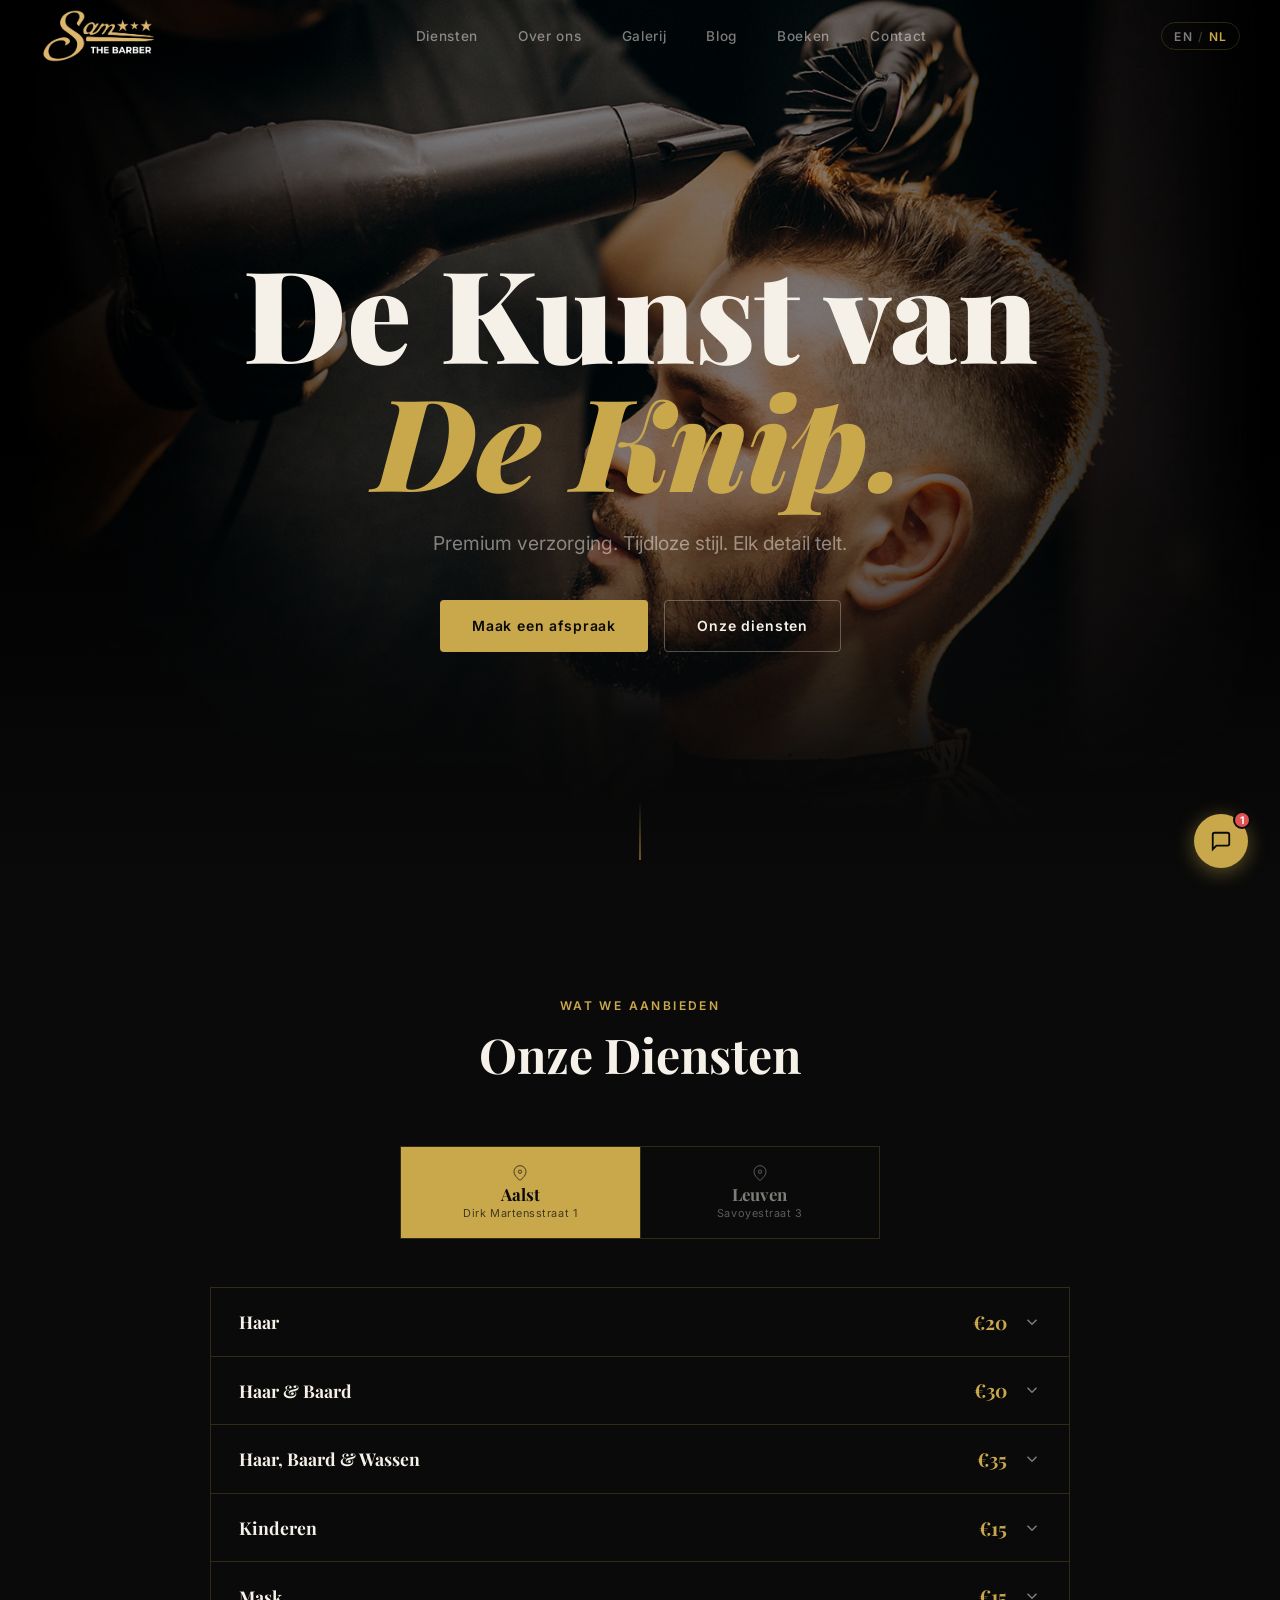
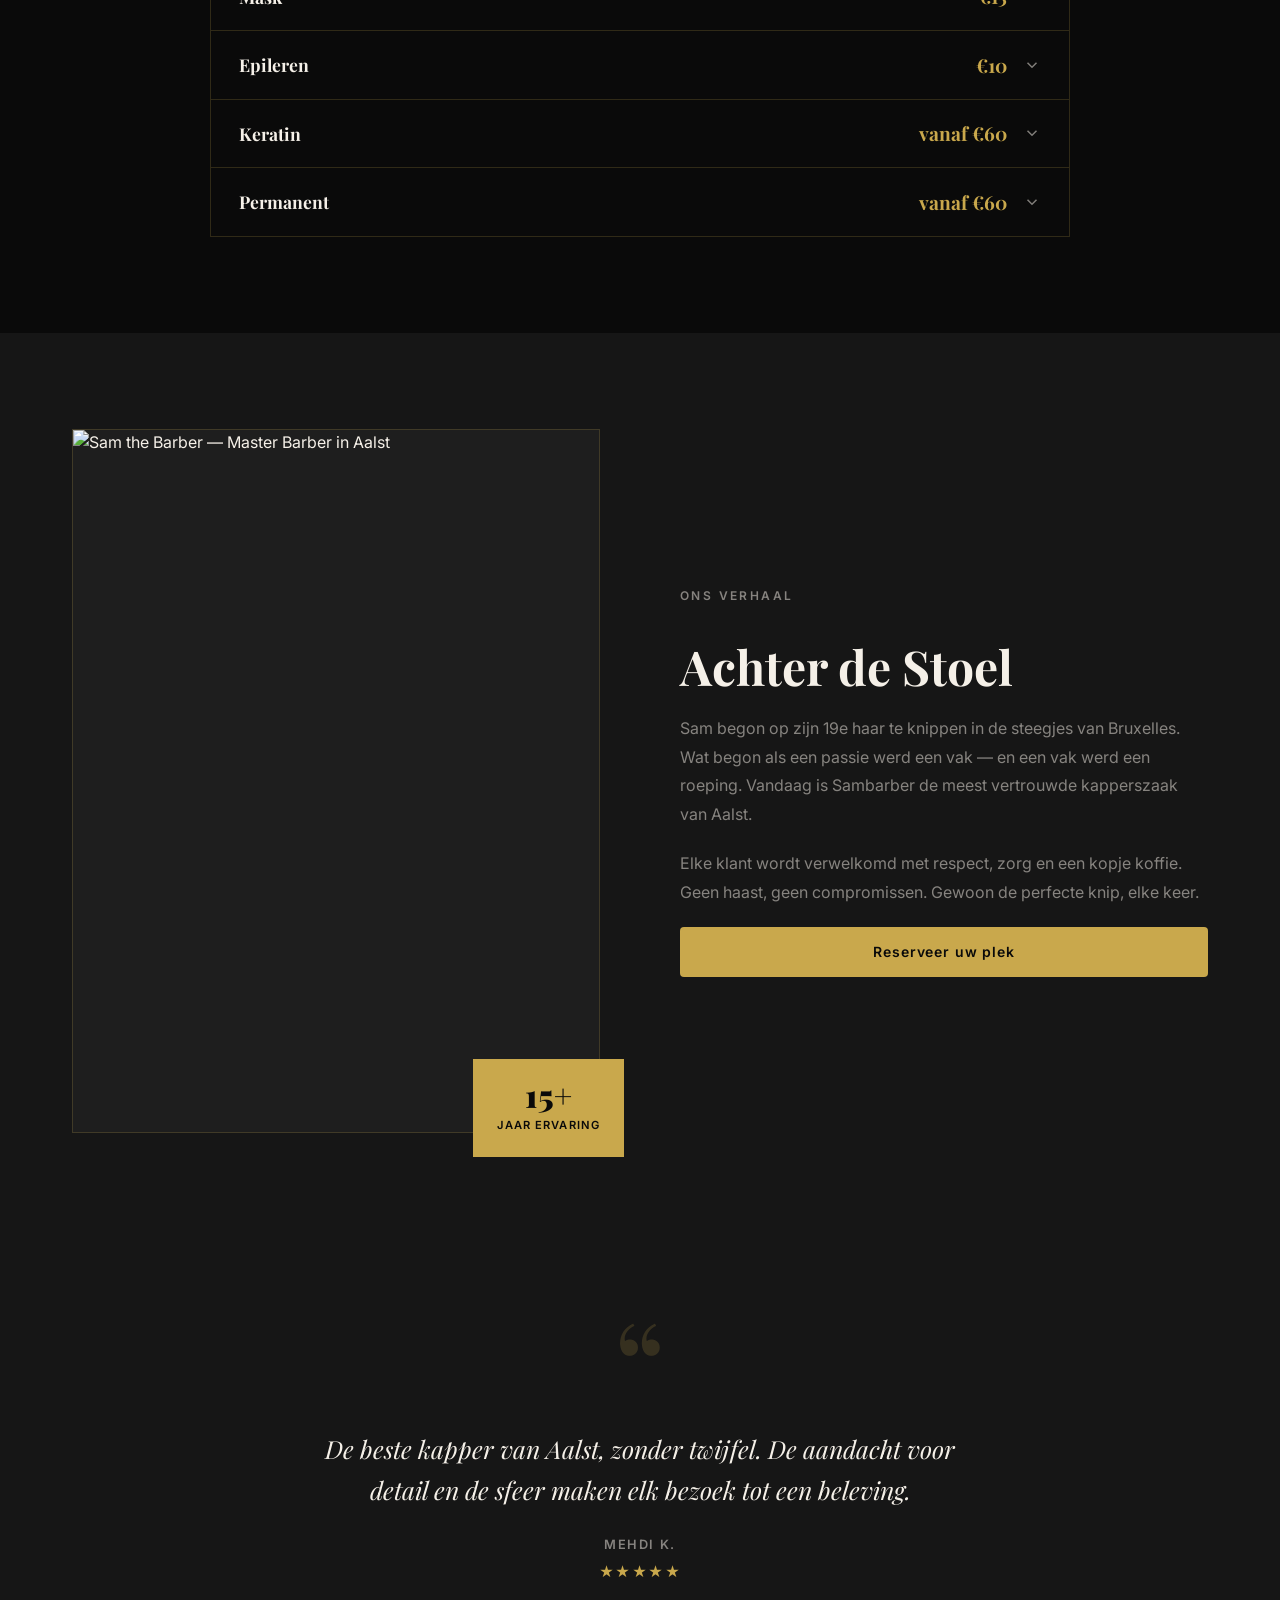
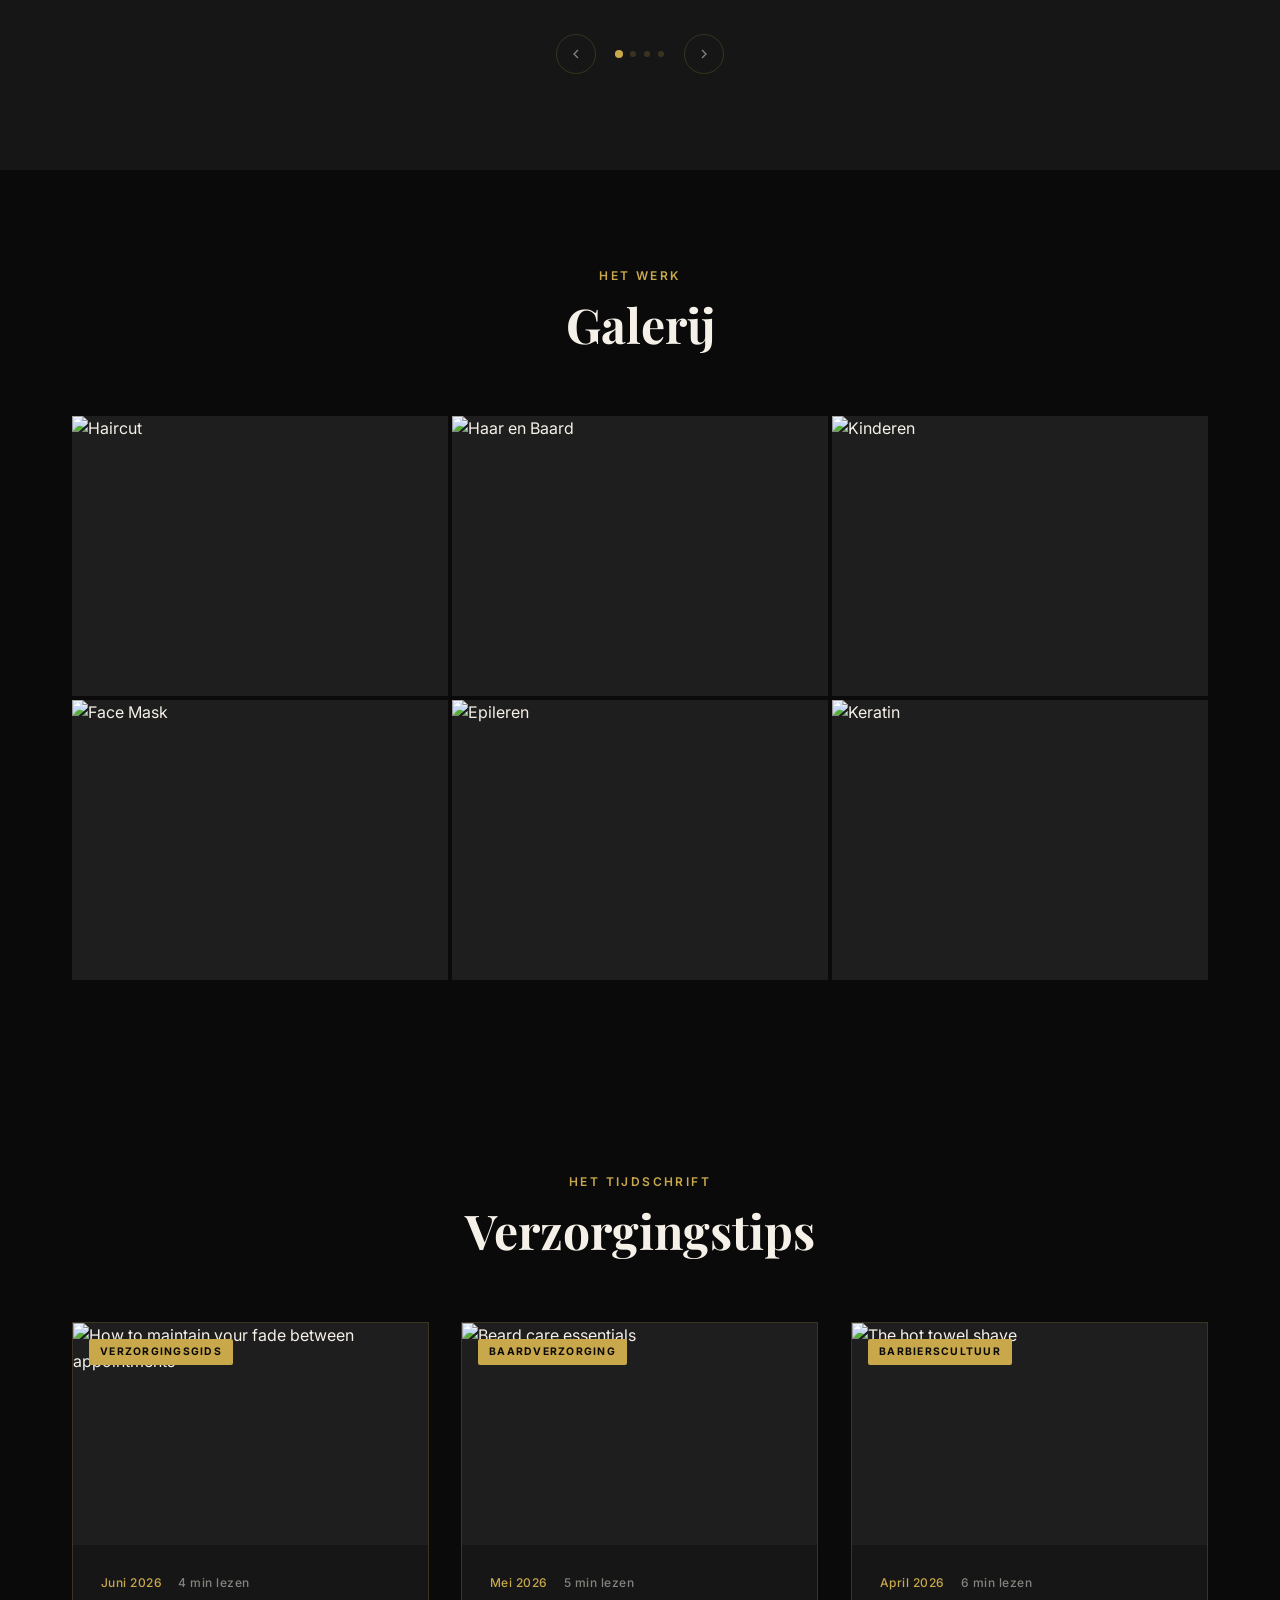
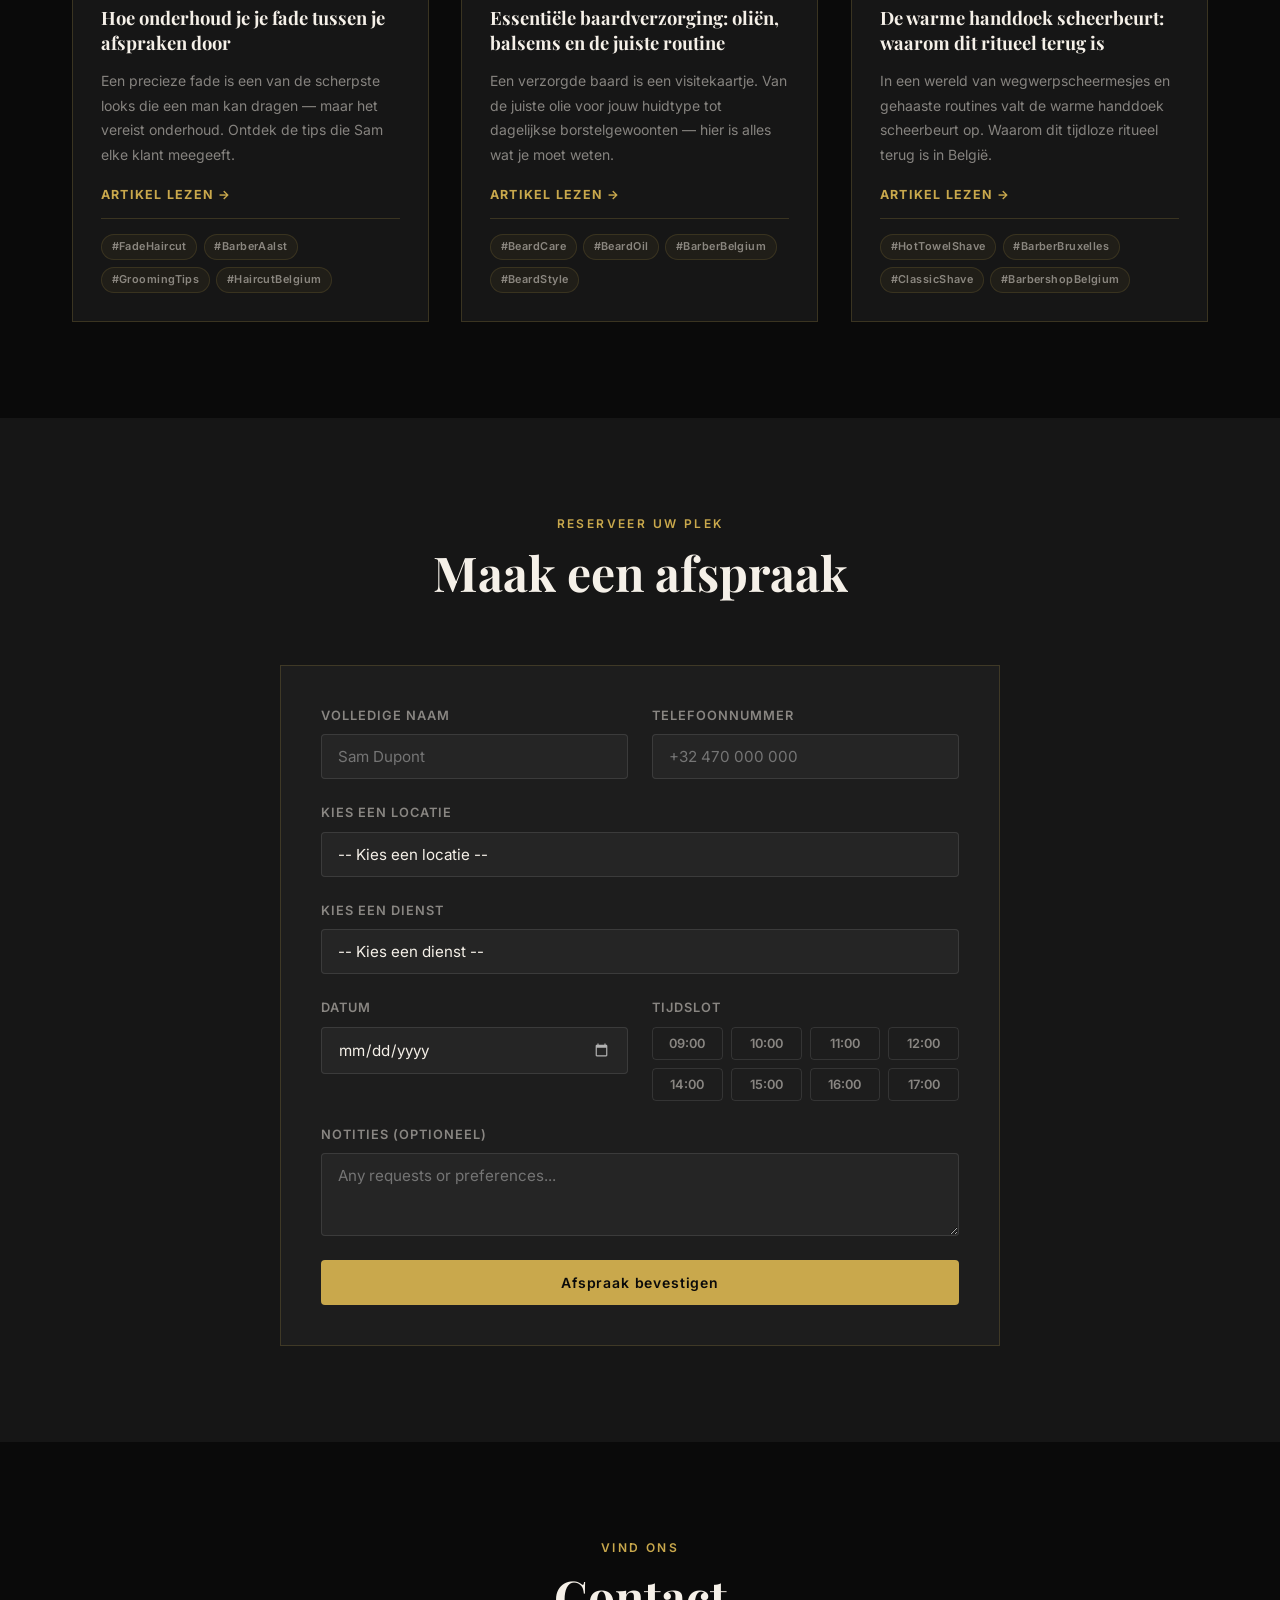
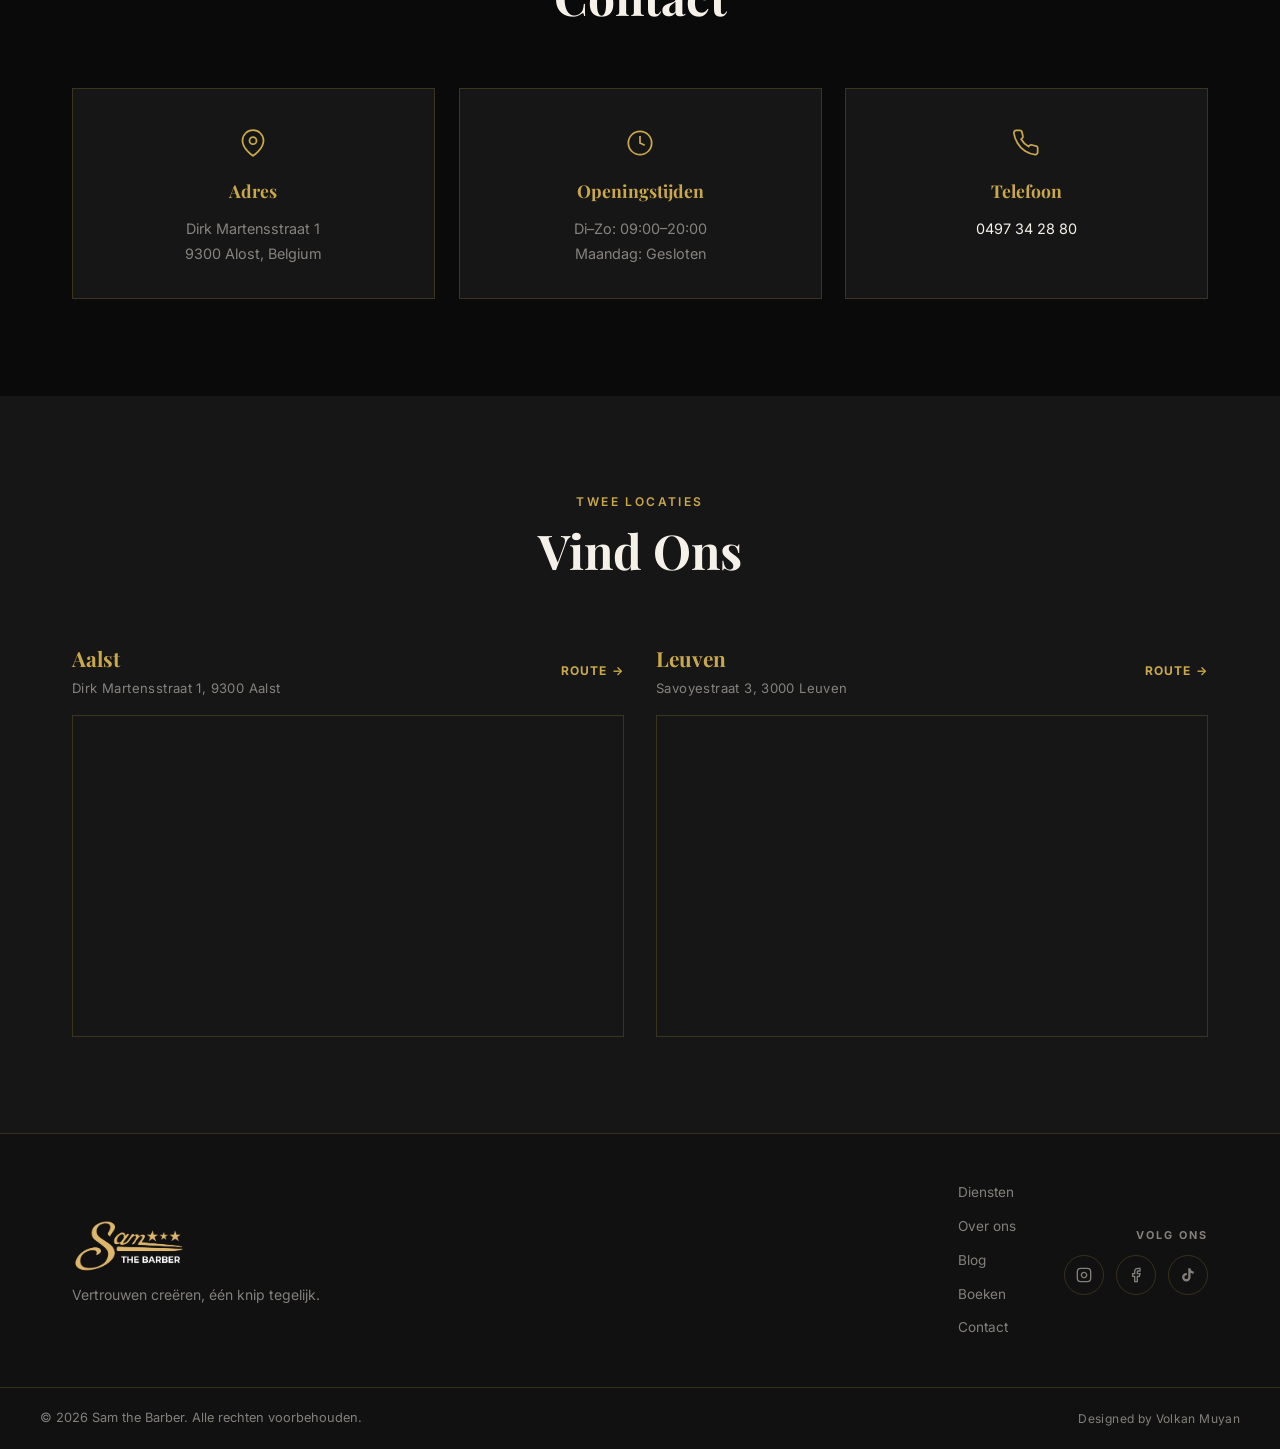
==== commit 091aa481: "Fix photos, narrow scissors cursor, add snip animation to blog page - Replace hero photo fallbacks e" ====
--- a/index.html
+++ b/index.html
@@ -378,7 +378,6 @@
               src="https://images.unsplash.com/photo-1503951914875-452162b0f3f1?auto=format&fit=crop&w=800&q=80"
               alt="Sam the Barber — Master Barber in Aalst"
               class="about-fill-img"
-              onerror="this.src='herohoto.jpg'"
             />
           </div>
           <div class="about-badge">
@@ -458,27 +457,27 @@
       </div>
       <div class="gallery-grid">
         <div class="gallery-item reveal" style="--delay:0s">
-          <div class="gallery-bg"><img src="https://images.unsplash.com/photo-1503951914875-452162b0f3f1?auto=format&fit=crop&w=800&q=80" alt="Haircut" onerror="this.src='herohoto.jpg'" /></div>
+          <div class="gallery-bg"><img src="https://images.unsplash.com/photo-1559599101-f09722fb4948?auto=format&fit=crop&w=800&q=80" alt="Haircut" /></div>
           <div class="gallery-overlay"><span data-i18n="gallery.haar">Haar</span></div>
         </div>
         <div class="gallery-item reveal" style="--delay:0.1s">
-          <div class="gallery-bg"><img src="https://images.unsplash.com/photo-1621605815971-1bba7d0a4c40?auto=format&fit=crop&w=800&q=80" alt="Haar en Baard" onerror="this.src='herohoto.jpg'" /></div>
+          <div class="gallery-bg"><img src="https://images.unsplash.com/photo-1621605815971-1bba7d0a4c40?auto=format&fit=crop&w=800&q=80" alt="Haar en Baard" /></div>
           <div class="gallery-overlay"><span data-i18n="gallery.hb">Haar &amp; Baard</span></div>
         </div>
         <div class="gallery-item reveal" style="--delay:0.2s">
-          <div class="gallery-bg"><img src="https://images.unsplash.com/photo-1585747860715-2ba37e788b70?auto=format&fit=crop&w=800&q=80" alt="Kinderen" onerror="this.src='herohoto.jpg'" /></div>
+          <div class="gallery-bg"><img src="https://images.unsplash.com/photo-1585747860715-2ba37e788b70?auto=format&fit=crop&w=800&q=80" alt="Kinderen" /></div>
           <div class="gallery-overlay"><span data-i18n="gallery.kids">Kinderen</span></div>
         </div>
         <div class="gallery-item reveal" style="--delay:0.15s">
-          <div class="gallery-bg"><img src="https://images.unsplash.com/photo-1605497788044-5a32c7078486?auto=format&fit=crop&w=800&q=80" alt="Face Mask" onerror="this.src='herohoto.jpg'" /></div>
+          <div class="gallery-bg"><img src="https://images.unsplash.com/photo-1605497788044-5a32c7078486?auto=format&fit=crop&w=800&q=80" alt="Face Mask" /></div>
           <div class="gallery-overlay"><span data-i18n="gallery.mask">Mask</span></div>
         </div>
         <div class="gallery-item reveal" style="--delay:0.25s">
-          <div class="gallery-bg"><img src="https://images.unsplash.com/photo-1519735777090-ec97162dc266?auto=format&fit=crop&w=800&q=80" alt="Epileren" onerror="this.src='herohoto.jpg'" /></div>
+          <div class="gallery-bg"><img src="https://images.unsplash.com/photo-1519735777090-ec97162dc266?auto=format&fit=crop&w=800&q=80" alt="Epileren" /></div>
           <div class="gallery-overlay"><span data-i18n="gallery.epil">Epileren</span></div>
         </div>
         <div class="gallery-item reveal" style="--delay:0.05s">
-          <div class="gallery-bg"><img src="https://images.unsplash.com/photo-1622286342621-4bd3a3f36461?auto=format&fit=crop&w=800&q=80" alt="Keratin" onerror="this.src='herohoto.jpg'" /></div>
+          <div class="gallery-bg"><img src="https://images.unsplash.com/photo-1582095133179-bfd08e2fc6b3?auto=format&fit=crop&w=800&q=80" alt="Keratin" /></div>
           <div class="gallery-overlay"><span data-i18n="gallery.kerat">Keratin</span></div>
         </div>
       </div>
@@ -497,7 +496,7 @@
         <article class="blog-card reveal" style="--delay:0s" itemscope itemtype="https://schema.org/BlogPosting">
           <a href="blog-1.html" class="blog-card-image-wrap">
             <div class="blog-card-image">
-              <img src="https://images.unsplash.com/photo-1503951914875-452162b0f3f1?auto=format&fit=crop&w=800&q=80" alt="How to maintain your fade between appointments" itemprop="image" onerror="this.src='herohoto.jpg'" />
+              <img src="https://images.unsplash.com/photo-1599351431202-1e0f0137899a?auto=format&fit=crop&w=800&q=80" alt="How to maintain your fade between appointments" itemprop="image" />
             </div>
             <span class="blog-category" data-i18n="blog.cat1">Grooming Guide</span>
           </a>
@@ -523,7 +522,7 @@
         <article class="blog-card reveal" style="--delay:0.12s" itemscope itemtype="https://schema.org/BlogPosting">
           <a href="blog-2.html" class="blog-card-image-wrap">
             <div class="blog-card-image">
-              <img src="https://images.unsplash.com/photo-1621605815971-1bba7d0a4c40?auto=format&fit=crop&w=800&q=80" alt="Beard care essentials" itemprop="image" onerror="this.src='herohoto.jpg'" />
+              <img src="https://images.unsplash.com/photo-1621605815971-1bba7d0a4c40?auto=format&fit=crop&w=800&q=80" alt="Beard care essentials" itemprop="image" />
             </div>
             <span class="blog-category" data-i18n="blog.cat2">Beard Care</span>
           </a>
@@ -549,7 +548,7 @@
         <article class="blog-card reveal" style="--delay:0.24s" itemscope itemtype="https://schema.org/BlogPosting">
           <a href="blog-3.html" class="blog-card-image-wrap">
             <div class="blog-card-image">
-              <img src="https://images.unsplash.com/photo-1605497788044-5a32c7078486?auto=format&fit=crop&w=800&q=80" alt="The hot towel shave" itemprop="image" onerror="this.src='herohoto.jpg'" />
+              <img src="https://images.unsplash.com/photo-1605497788044-5a32c7078486?auto=format&fit=crop&w=800&q=80" alt="The hot towel shave" itemprop="image" />
             </div>
             <span class="blog-category" data-i18n="blog.cat3">Barber Culture</span>
           </a>
@@ -817,11 +816,16 @@
   <!-- CUSTOM CURSOR -->
   <div id="cursor" aria-hidden="true">
     <svg viewBox="0 0 24 24" fill="none" stroke="currentColor" stroke-width="1.4" stroke-linecap="round" stroke-linejoin="round">
-      <circle cx="6" cy="6" r="2.8"/>
-      <circle cx="6" cy="18" r="2.8"/>
-      <line x1="20" y1="4" x2="8.5" y2="15.5"/>
-      <line x1="14.8" y1="14.8" x2="20" y2="20"/>
-      <line x1="8.5" y1="8.5" x2="12" y2="12"/>
+      <g class="blade-top">
+        <circle cx="5" cy="8.5" r="2.5"/>
+        <line x1="7" y1="9.5" x2="10" y2="12"/>
+        <line x1="10" y1="12" x2="22" y2="11"/>
+      </g>
+      <g class="blade-bottom">
+        <circle cx="5" cy="15.5" r="2.5"/>
+        <line x1="7" y1="14.5" x2="10" y2="12"/>
+        <line x1="10" y1="12" x2="22" y2="13"/>
+      </g>
     </svg>
   </div>
 
--- a/style.css
+++ b/style.css
@@ -1905,7 +1905,6 @@
 }
 
 #cursor.snip svg {
-  transform: rotate(-40deg) scaleY(0.68);
   filter: drop-shadow(0 1px 12px rgba(201, 168, 76, 0.7));
 }
 
@@ -1914,3 +1913,32 @@
   filter: drop-shadow(0 1px 10px rgba(201, 168, 76, 0.6));
 }
 
+.blade-top, .blade-bottom {
+  transform-box: view-box;
+  transform-origin: 10px 12px;
+}
+
+@keyframes blade-snip-top {
+  0%   { transform: rotate(0deg); }
+  18%  { transform: rotate(10deg); }
+  52%  { transform: rotate(-14deg); }
+  78%  { transform: rotate(-3deg); }
+  100% { transform: rotate(0deg); }
+}
+
+@keyframes blade-snip-bottom {
+  0%   { transform: rotate(0deg); }
+  18%  { transform: rotate(-10deg); }
+  52%  { transform: rotate(14deg); }
+  78%  { transform: rotate(3deg); }
+  100% { transform: rotate(0deg); }
+}
+
+#cursor.snip .blade-top {
+  animation: blade-snip-top 0.45s cubic-bezier(0.22, 1, 0.36, 1) forwards;
+}
+
+#cursor.snip .blade-bottom {
+  animation: blade-snip-bottom 0.45s cubic-bezier(0.22, 1, 0.36, 1) forwards;
+}
+
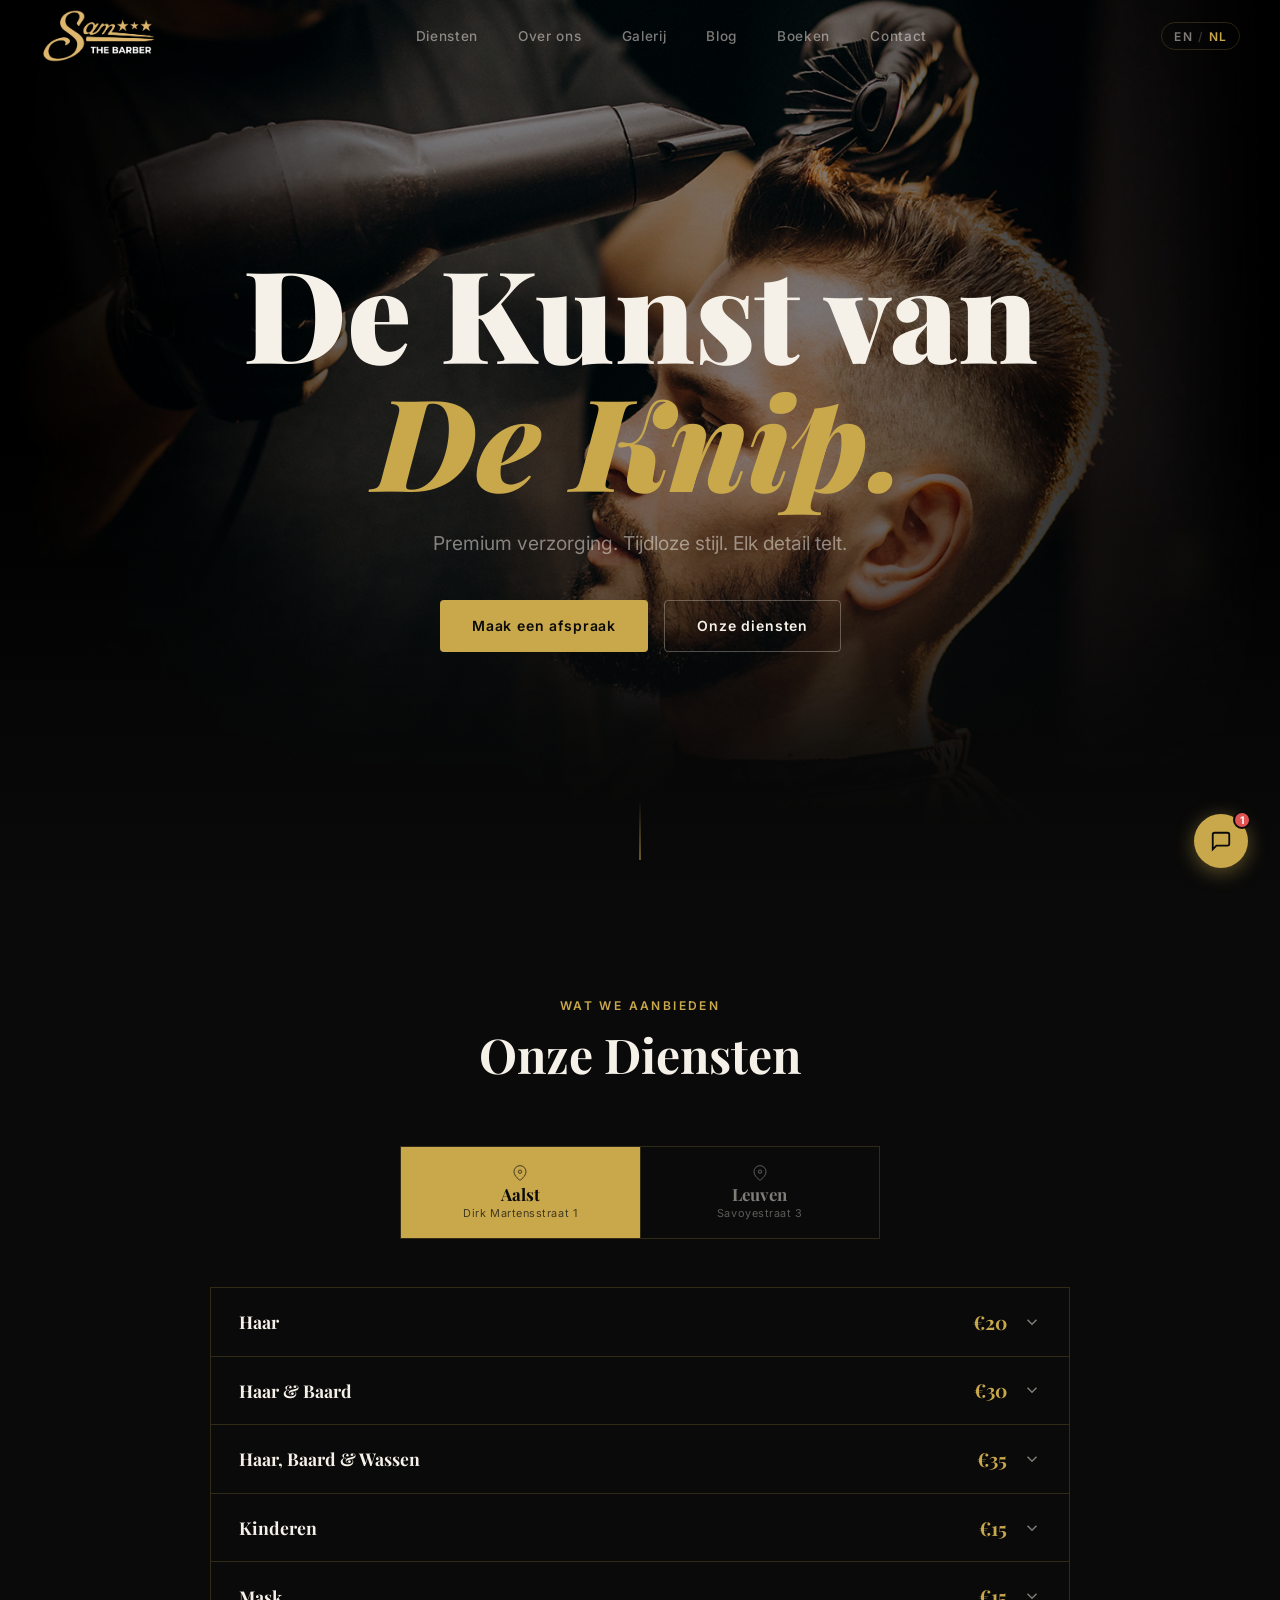
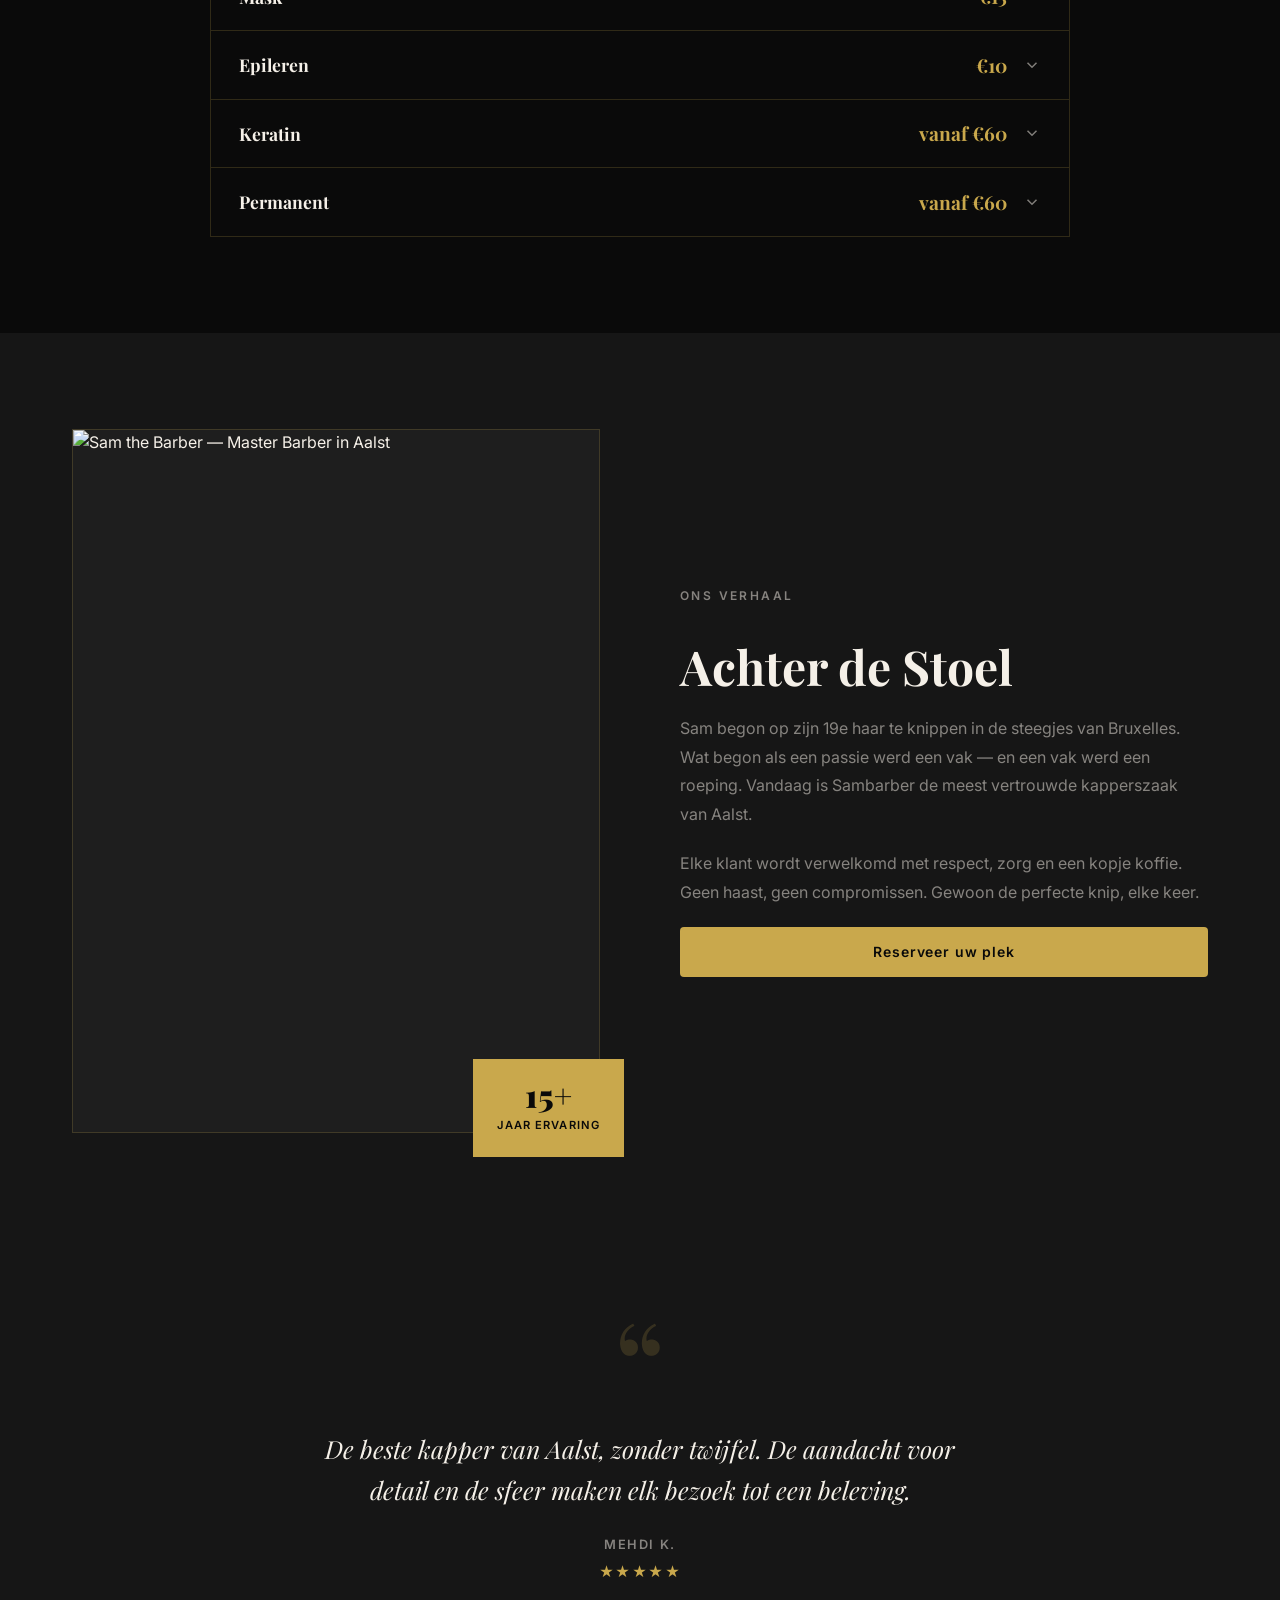
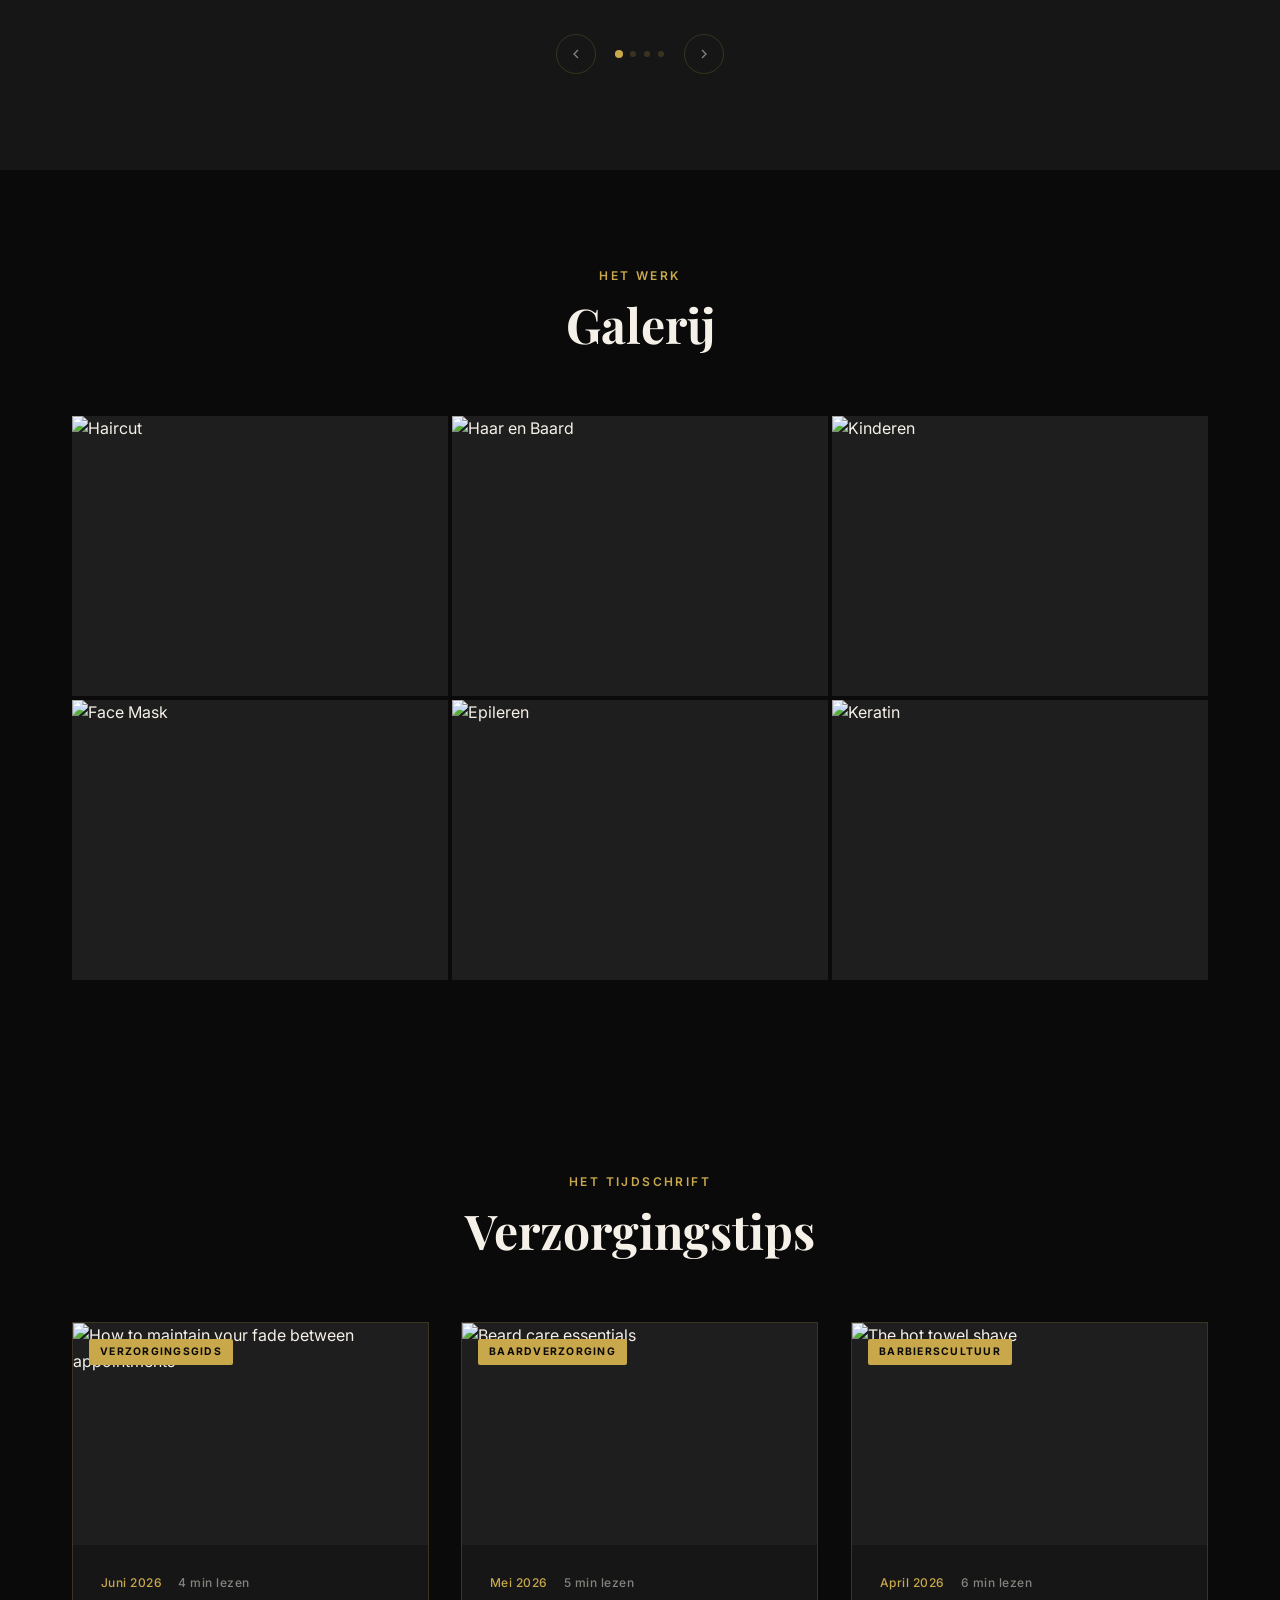
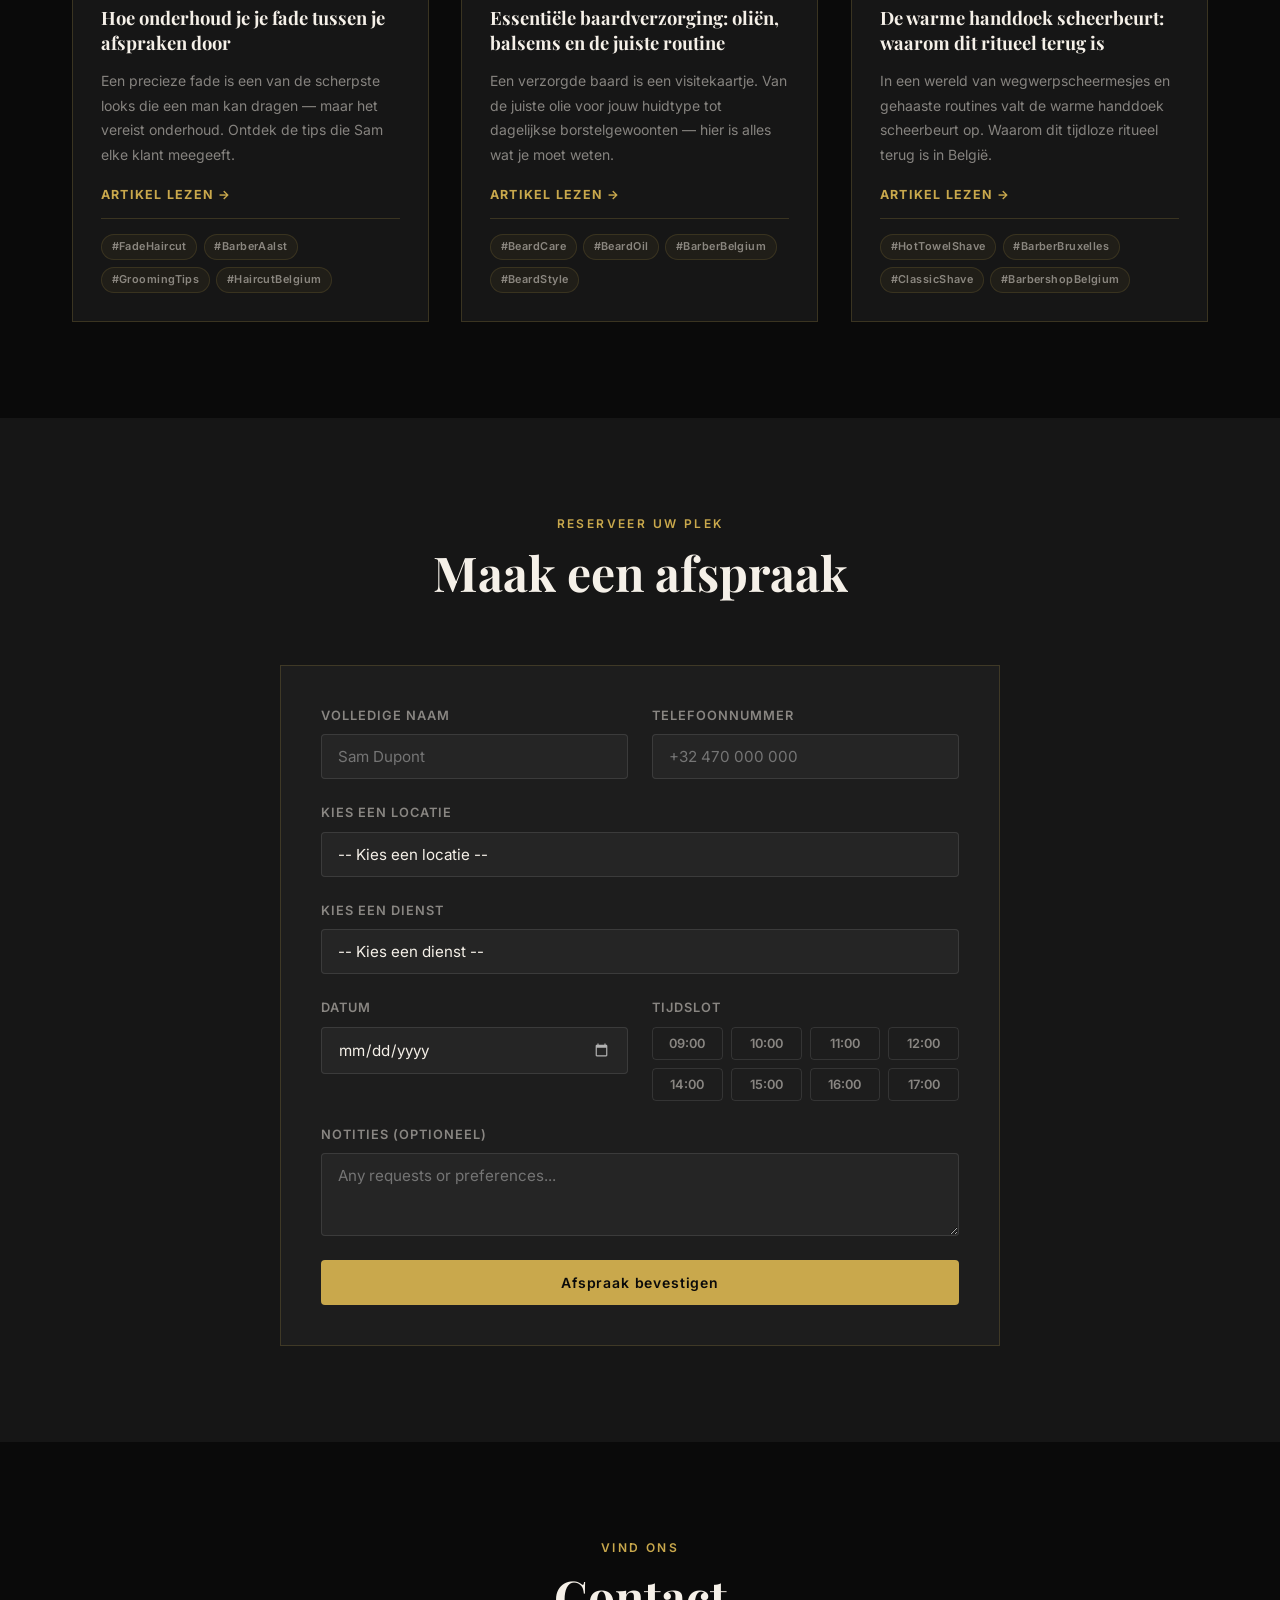
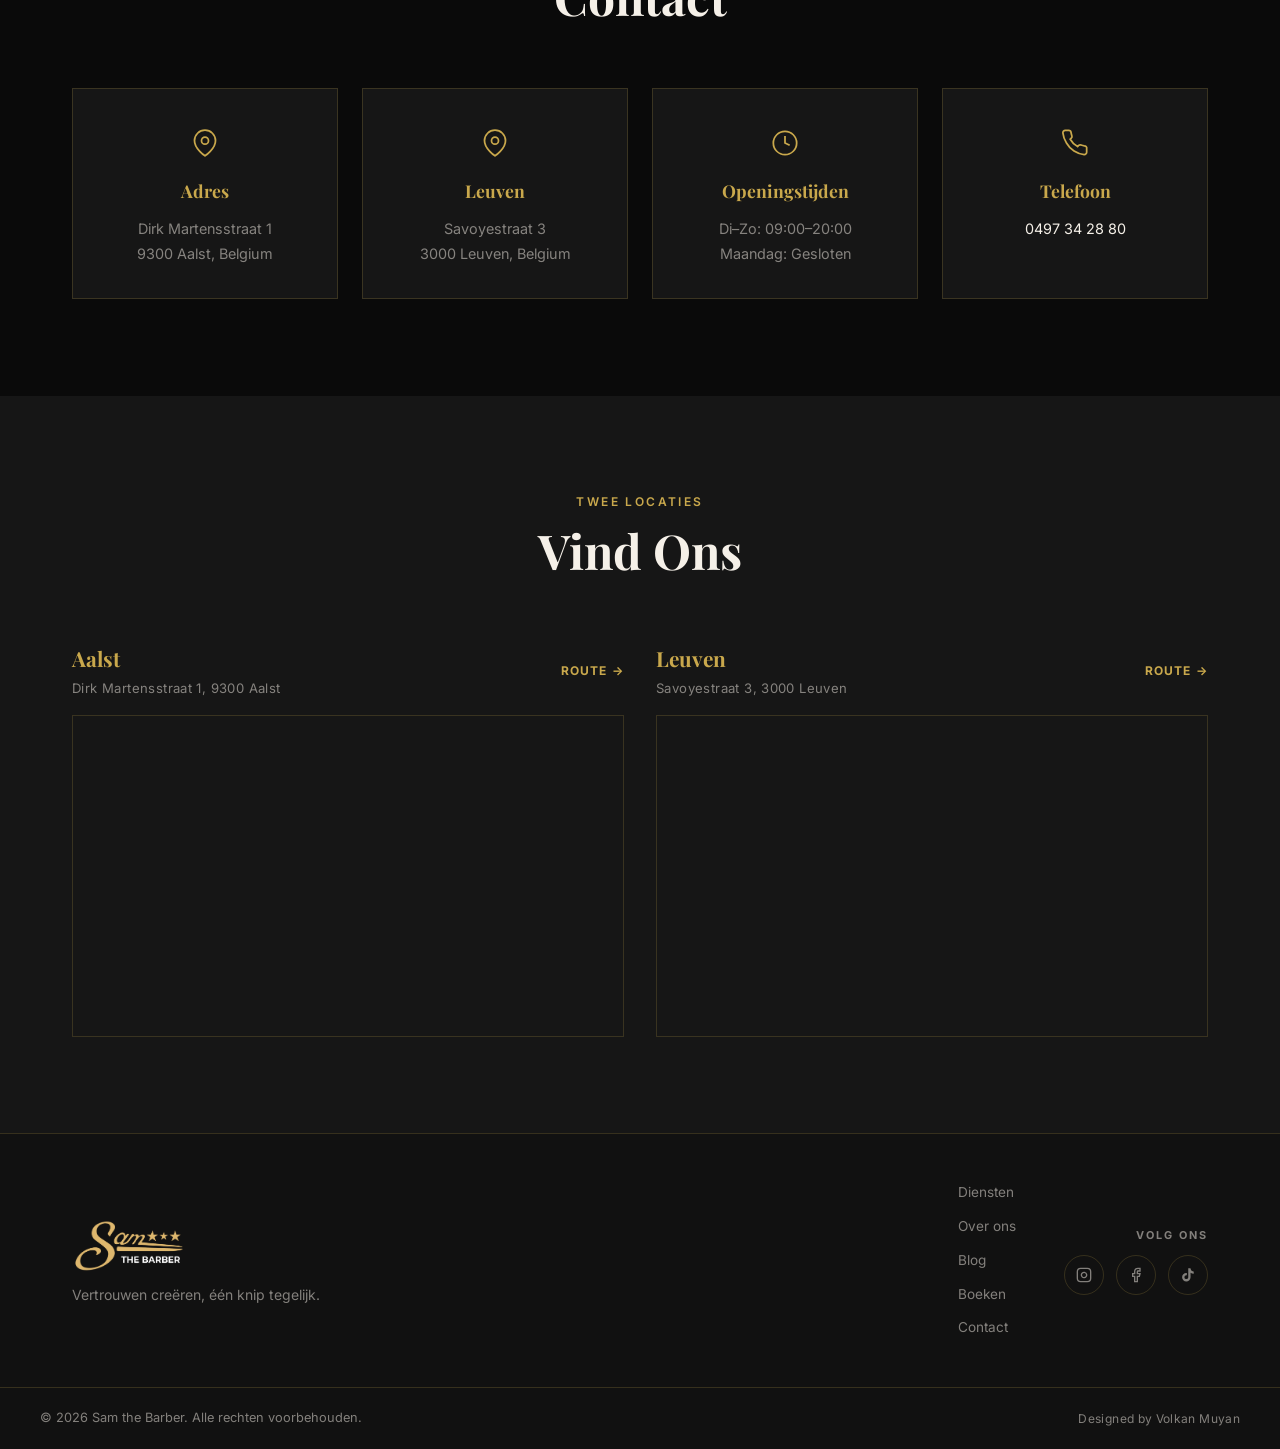
==== commit 1fa07d65: "Fix animation, gallery photos, blog photos, contact addresses - Fix scissors animation restart on ev" ====
--- a/index.html
+++ b/index.html
@@ -457,27 +457,27 @@
       </div>
       <div class="gallery-grid">
         <div class="gallery-item reveal" style="--delay:0s">
-          <div class="gallery-bg"><img src="https://images.unsplash.com/photo-1559599101-f09722fb4948?auto=format&fit=crop&w=800&q=80" alt="Haircut" /></div>
+          <div class="gallery-bg"><img src="https://images.pexels.com/photos/1813272/pexels-photo-1813272.jpeg?auto=compress&cs=tinysrgb&w=800" alt="Haircut" /></div>
           <div class="gallery-overlay"><span data-i18n="gallery.haar">Haar</span></div>
         </div>
         <div class="gallery-item reveal" style="--delay:0.1s">
-          <div class="gallery-bg"><img src="https://images.unsplash.com/photo-1621605815971-1bba7d0a4c40?auto=format&fit=crop&w=800&q=80" alt="Haar en Baard" /></div>
+          <div class="gallery-bg"><img src="https://images.pexels.com/photos/897316/pexels-photo-897316.jpeg?auto=compress&cs=tinysrgb&w=800" alt="Haar en Baard" /></div>
           <div class="gallery-overlay"><span data-i18n="gallery.hb">Haar &amp; Baard</span></div>
         </div>
         <div class="gallery-item reveal" style="--delay:0.2s">
-          <div class="gallery-bg"><img src="https://images.unsplash.com/photo-1585747860715-2ba37e788b70?auto=format&fit=crop&w=800&q=80" alt="Kinderen" /></div>
+          <div class="gallery-bg"><img src="https://images.pexels.com/photos/1453006/pexels-photo-1453006.jpeg?auto=compress&cs=tinysrgb&w=800" alt="Kinderen" /></div>
           <div class="gallery-overlay"><span data-i18n="gallery.kids">Kinderen</span></div>
         </div>
         <div class="gallery-item reveal" style="--delay:0.15s">
-          <div class="gallery-bg"><img src="https://images.unsplash.com/photo-1605497788044-5a32c7078486?auto=format&fit=crop&w=800&q=80" alt="Face Mask" /></div>
+          <div class="gallery-bg"><img src="https://images.pexels.com/photos/3997991/pexels-photo-3997991.jpeg?auto=compress&cs=tinysrgb&w=800" alt="Face Mask" /></div>
           <div class="gallery-overlay"><span data-i18n="gallery.mask">Mask</span></div>
         </div>
         <div class="gallery-item reveal" style="--delay:0.25s">
-          <div class="gallery-bg"><img src="https://images.unsplash.com/photo-1519735777090-ec97162dc266?auto=format&fit=crop&w=800&q=80" alt="Epileren" /></div>
+          <div class="gallery-bg"><img src="https://images.pexels.com/photos/3998425/pexels-photo-3998425.jpeg?auto=compress&cs=tinysrgb&w=800" alt="Epileren" /></div>
           <div class="gallery-overlay"><span data-i18n="gallery.epil">Epileren</span></div>
         </div>
         <div class="gallery-item reveal" style="--delay:0.05s">
-          <div class="gallery-bg"><img src="https://images.unsplash.com/photo-1582095133179-bfd08e2fc6b3?auto=format&fit=crop&w=800&q=80" alt="Keratin" /></div>
+          <div class="gallery-bg"><img src="https://images.pexels.com/photos/3998422/pexels-photo-3998422.jpeg?auto=compress&cs=tinysrgb&w=800" alt="Keratin" /></div>
           <div class="gallery-overlay"><span data-i18n="gallery.kerat">Keratin</span></div>
         </div>
       </div>
@@ -496,7 +496,7 @@
         <article class="blog-card reveal" style="--delay:0s" itemscope itemtype="https://schema.org/BlogPosting">
           <a href="blog-1.html" class="blog-card-image-wrap">
             <div class="blog-card-image">
-              <img src="https://images.unsplash.com/photo-1599351431202-1e0f0137899a?auto=format&fit=crop&w=800&q=80" alt="How to maintain your fade between appointments" itemprop="image" />
+              <img src="https://images.pexels.com/photos/1319460/pexels-photo-1319460.jpeg?auto=compress&cs=tinysrgb&w=800" alt="How to maintain your fade between appointments" itemprop="image" />
             </div>
             <span class="blog-category" data-i18n="blog.cat1">Grooming Guide</span>
           </a>
@@ -522,7 +522,7 @@
         <article class="blog-card reveal" style="--delay:0.12s" itemscope itemtype="https://schema.org/BlogPosting">
           <a href="blog-2.html" class="blog-card-image-wrap">
             <div class="blog-card-image">
-              <img src="https://images.unsplash.com/photo-1621605815971-1bba7d0a4c40?auto=format&fit=crop&w=800&q=80" alt="Beard care essentials" itemprop="image" />
+              <img src="https://images.pexels.com/photos/897316/pexels-photo-897316.jpeg?auto=compress&cs=tinysrgb&w=800" alt="Beard care essentials" itemprop="image" />
             </div>
             <span class="blog-category" data-i18n="blog.cat2">Beard Care</span>
           </a>
@@ -548,7 +548,7 @@
         <article class="blog-card reveal" style="--delay:0.24s" itemscope itemtype="https://schema.org/BlogPosting">
           <a href="blog-3.html" class="blog-card-image-wrap">
             <div class="blog-card-image">
-              <img src="https://images.unsplash.com/photo-1605497788044-5a32c7078486?auto=format&fit=crop&w=800&q=80" alt="The hot towel shave" itemprop="image" />
+              <img src="https://images.pexels.com/photos/3998426/pexels-photo-3998426.jpeg?auto=compress&cs=tinysrgb&w=800" alt="The hot towel shave" itemprop="image" />
             </div>
             <span class="blog-category" data-i18n="blog.cat3">Barber Culture</span>
           </a>
@@ -664,22 +664,29 @@
         <p class="section-eyebrow" data-i18n="contact.eyebrow">Find Us</p>
         <h2 class="section-title" data-i18n="contact.title">Contact</h2>
       </div>
-      <div class="contact-grid">
+      <div class="contact-grid contact-grid--4">
         <div class="contact-card reveal">
           <div class="contact-icon">
             <svg viewBox="0 0 24 24" fill="none" stroke="currentColor" stroke-width="1.5"><path d="M21 10c0 7-9 13-9 13s-9-6-9-13a9 9 0 0 1 18 0z"/><circle cx="12" cy="10" r="3"/></svg>
           </div>
-          <h3 data-i18n="contact.address">Address</h3>
-          <p>Dirk Martensstraat 1<br />9300 Alost, Belgium</p>
+          <h3 data-i18n="contact.address">Aalst</h3>
+          <p>Dirk Martensstraat 1<br />9300 Aalst, Belgium</p>
         </div>
         <div class="contact-card reveal delay-1">
           <div class="contact-icon">
+            <svg viewBox="0 0 24 24" fill="none" stroke="currentColor" stroke-width="1.5"><path d="M21 10c0 7-9 13-9 13s-9-6-9-13a9 9 0 0 1 18 0z"/><circle cx="12" cy="10" r="3"/></svg>
+          </div>
+          <h3>Leuven</h3>
+          <p>Savoyestraat 3<br />3000 Leuven, Belgium</p>
+        </div>
+        <div class="contact-card reveal delay-2">
+          <div class="contact-icon">
             <svg viewBox="0 0 24 24" fill="none" stroke="currentColor" stroke-width="1.5"><circle cx="12" cy="12" r="10"/><polyline points="12 6 12 12 16 14"/></svg>
           </div>
           <h3 data-i18n="contact.hours">Hours</h3>
           <p data-i18n="contact.hoursDetail">Tue–Sun: 09:00–20:00<br />Monday: Closed</p>
         </div>
-        <div class="contact-card reveal delay-2">
+        <div class="contact-card reveal delay-3">
           <div class="contact-icon">
             <svg viewBox="0 0 24 24" fill="none" stroke="currentColor" stroke-width="1.5"><path d="M22 16.92v3a2 2 0 0 1-2.18 2 19.79 19.79 0 0 1-8.63-3.07A19.5 19.5 0 0 1 4.69 12 19.79 19.79 0 0 1 1.61 3.4 2 2 0 0 1 3.6 1.22h3a2 2 0 0 1 2 1.72c.127.96.361 1.903.7 2.81a2 2 0 0 1-.45 2.11L7.91 8.8a16 16 0 0 0 6.29 6.29l.96-.96a2 2 0 0 1 2.11-.45c.907.339 1.85.573 2.81.7A2 2 0 0 1 22 16.92z"/></svg>
           </div>
--- a/style.css
+++ b/style.css
@@ -744,6 +744,10 @@
   gap: 1.5rem;
 }
 
+.contact-grid--4 {
+  grid-template-columns: repeat(4, 1fr);
+}
+
 .contact-card {
   background: var(--surface);
   border: 1px solid var(--border);
@@ -965,8 +969,8 @@
   .form-row { grid-template-columns: 1fr; }
   .time-slots { grid-template-columns: repeat(4, 1fr); }
 
-  .contact-grid { grid-template-columns: 1fr; }
-
+  .contact-grid,
+  .contact-grid--4 { grid-template-columns: 1fr 1fr; }
   .footer-inner {
     grid-template-columns: 1fr;
     text-align: center;
@@ -988,6 +992,8 @@
   .booking-form { padding: 1.5rem; }
   .hero-cta { flex-direction: column; align-items: center; }
   .nav { padding: 0 1.25rem; }
+  .contact-grid,
+  .contact-grid--4 { grid-template-columns: 1fr; }
 }
 
 /* ============================================================
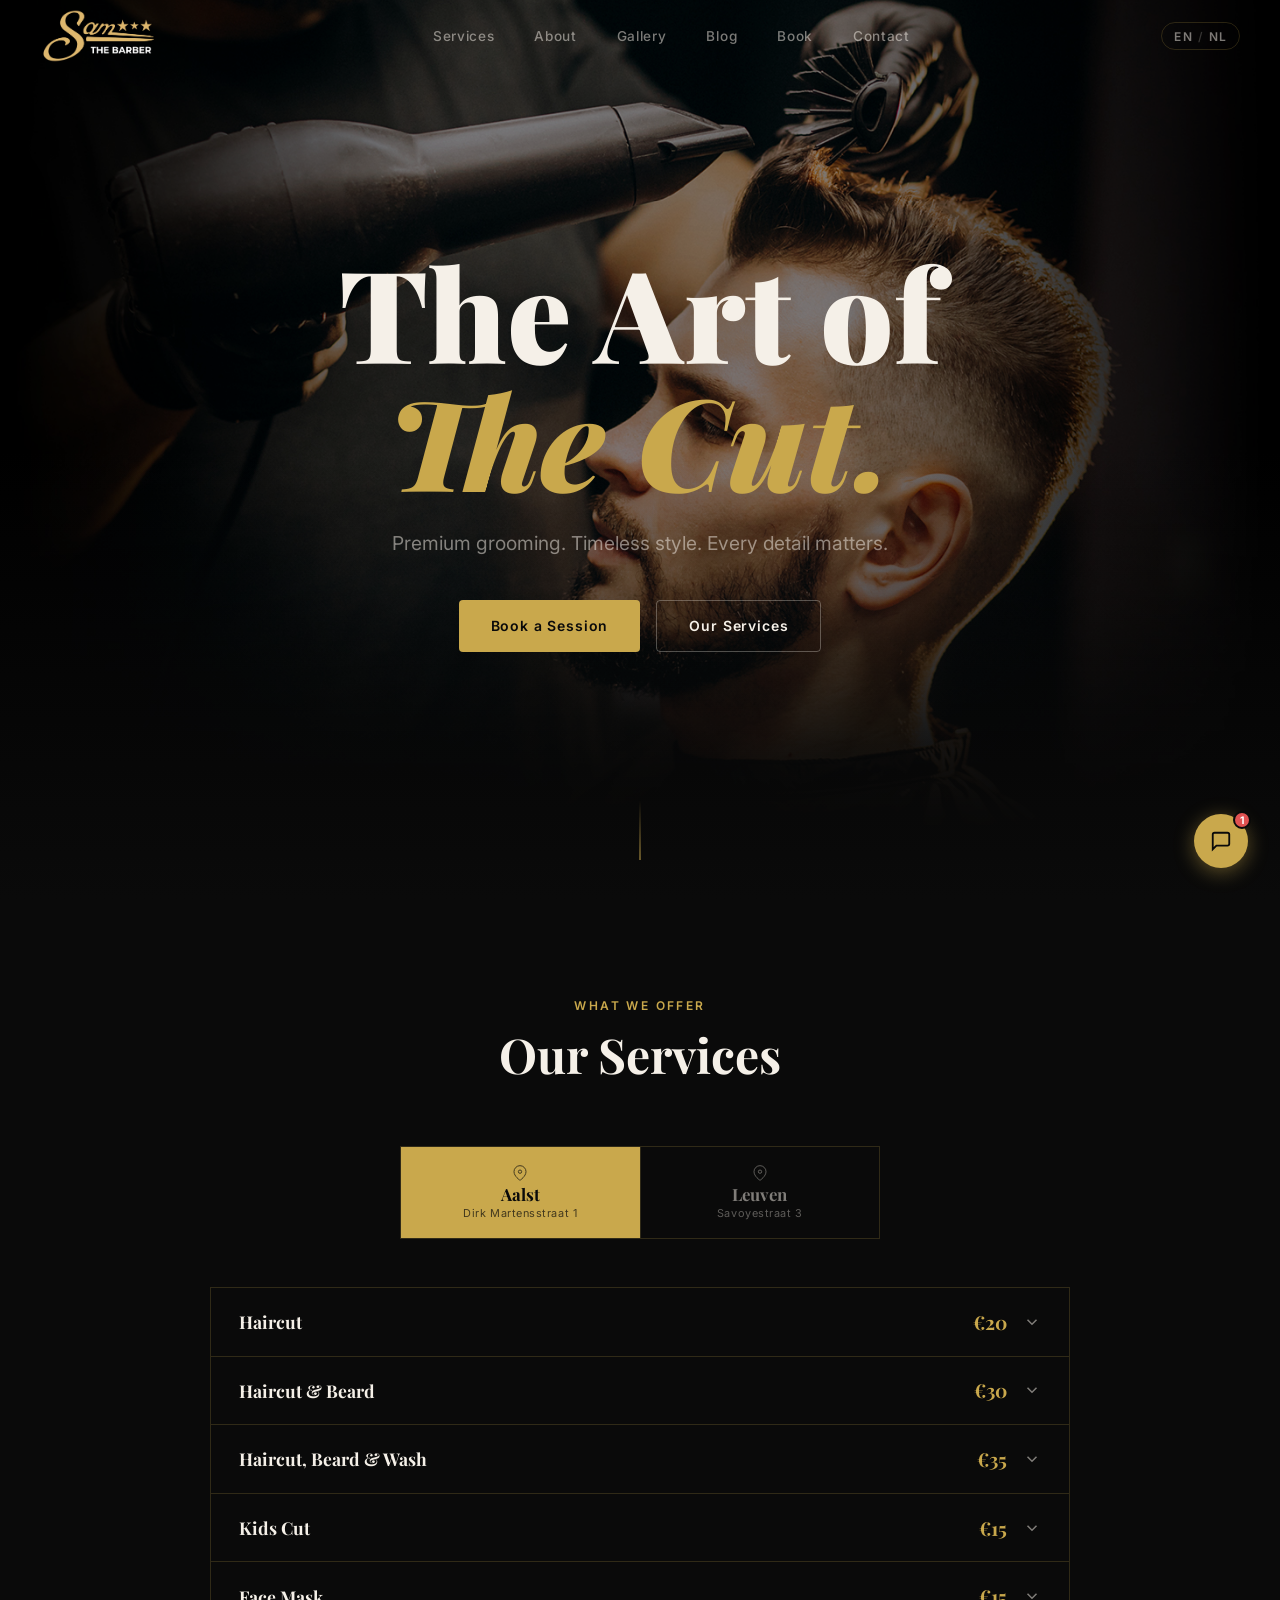
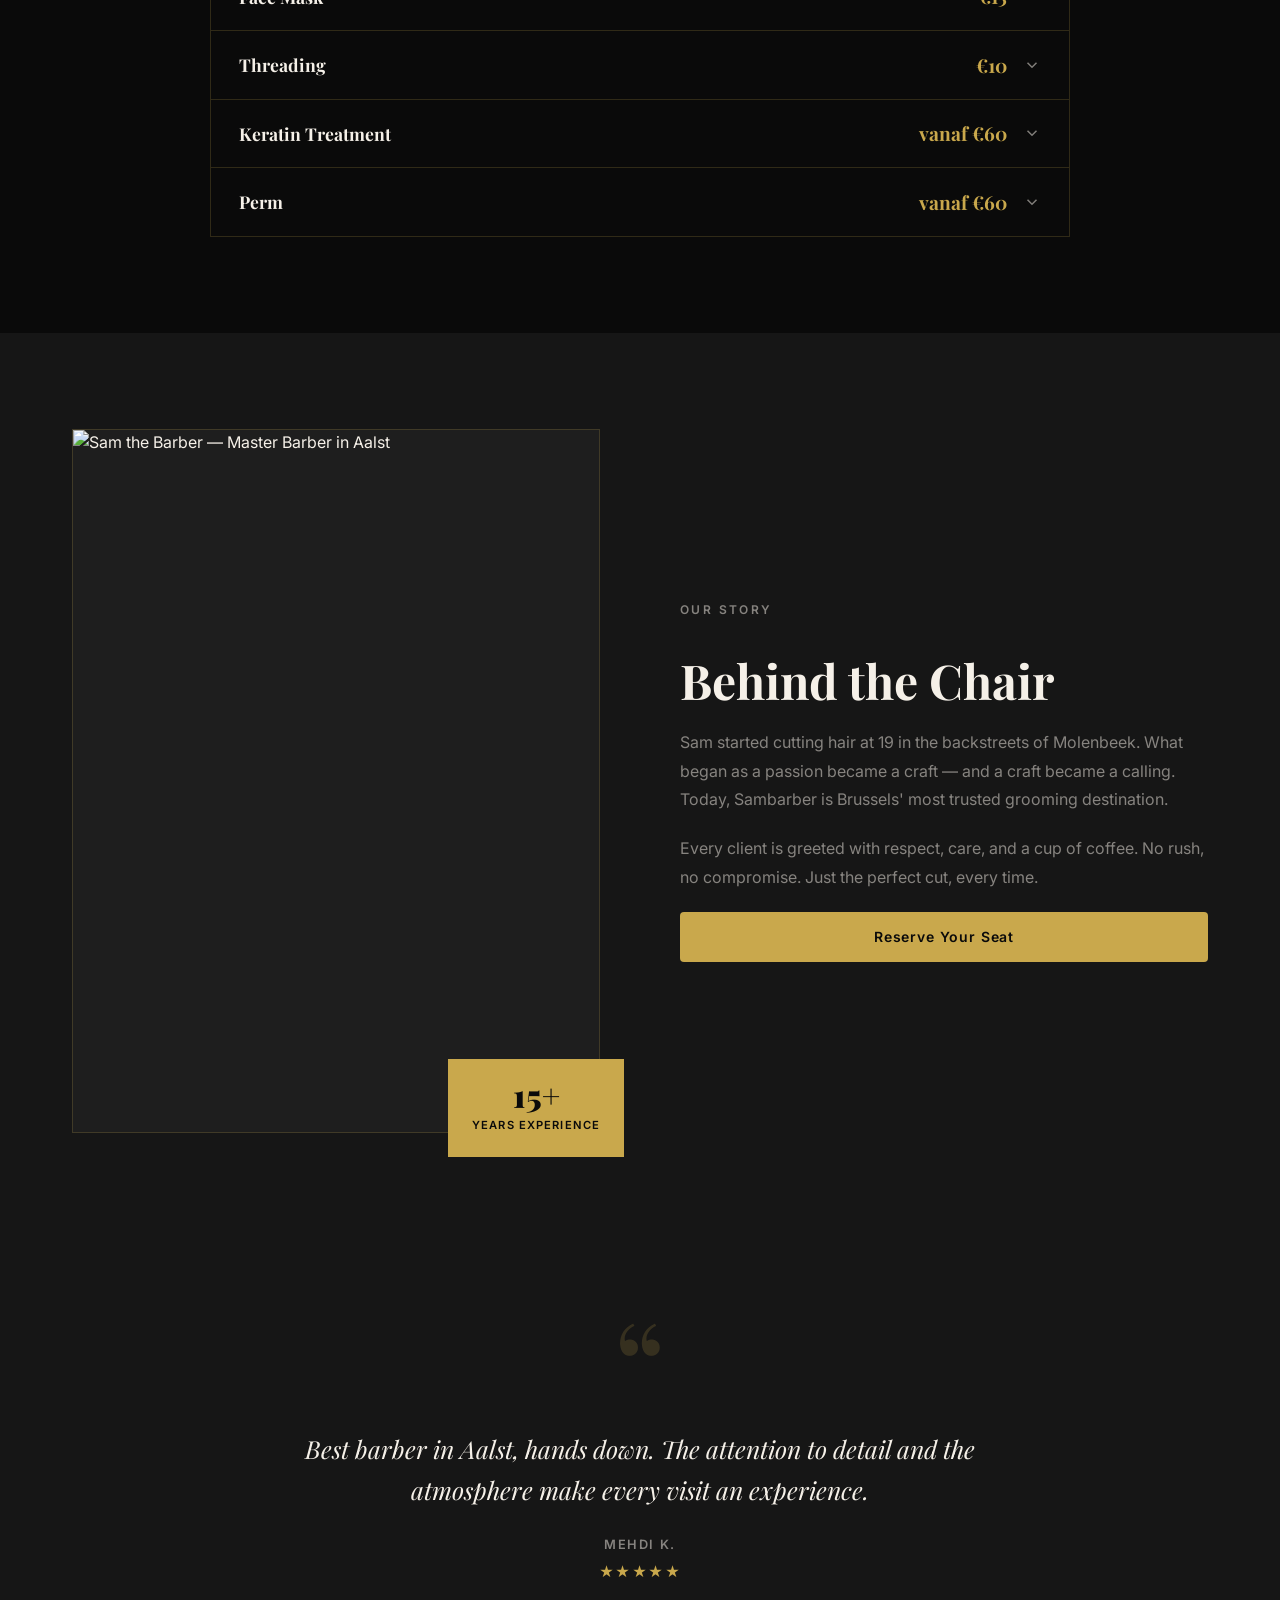
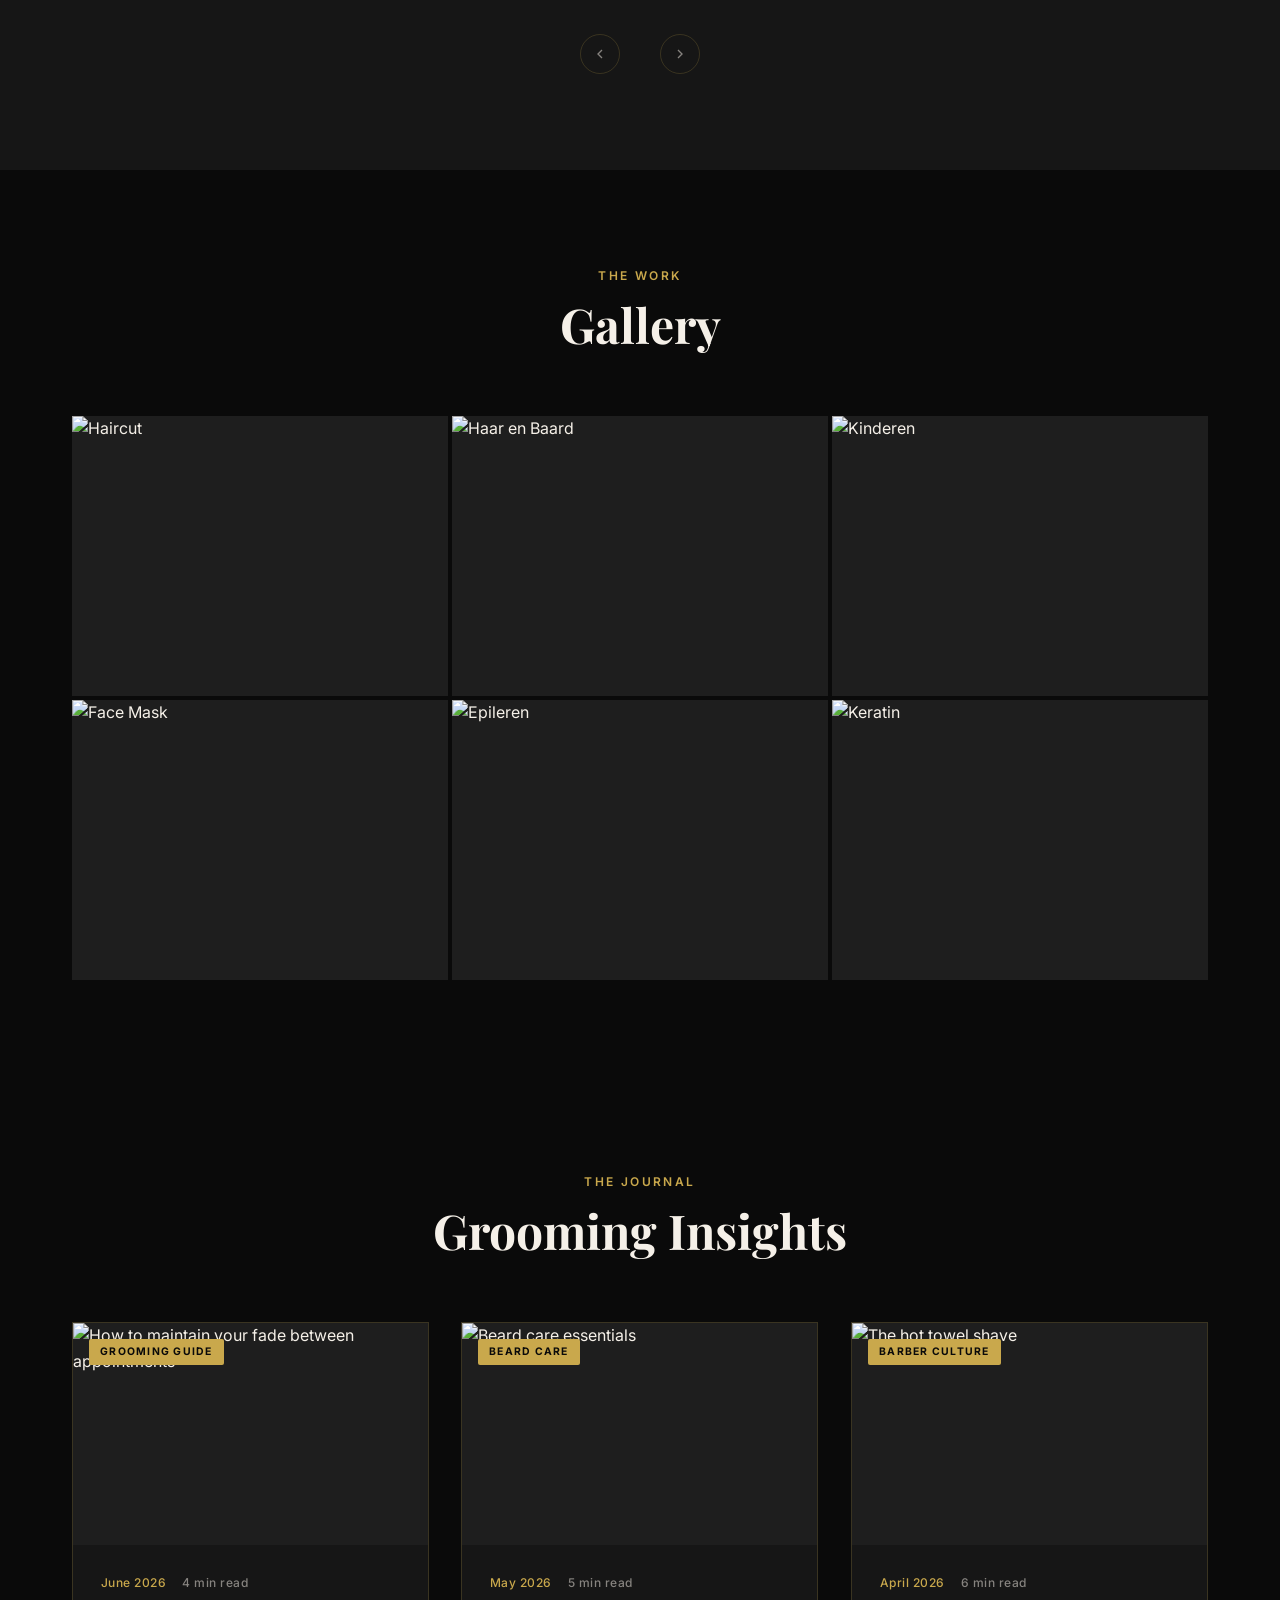
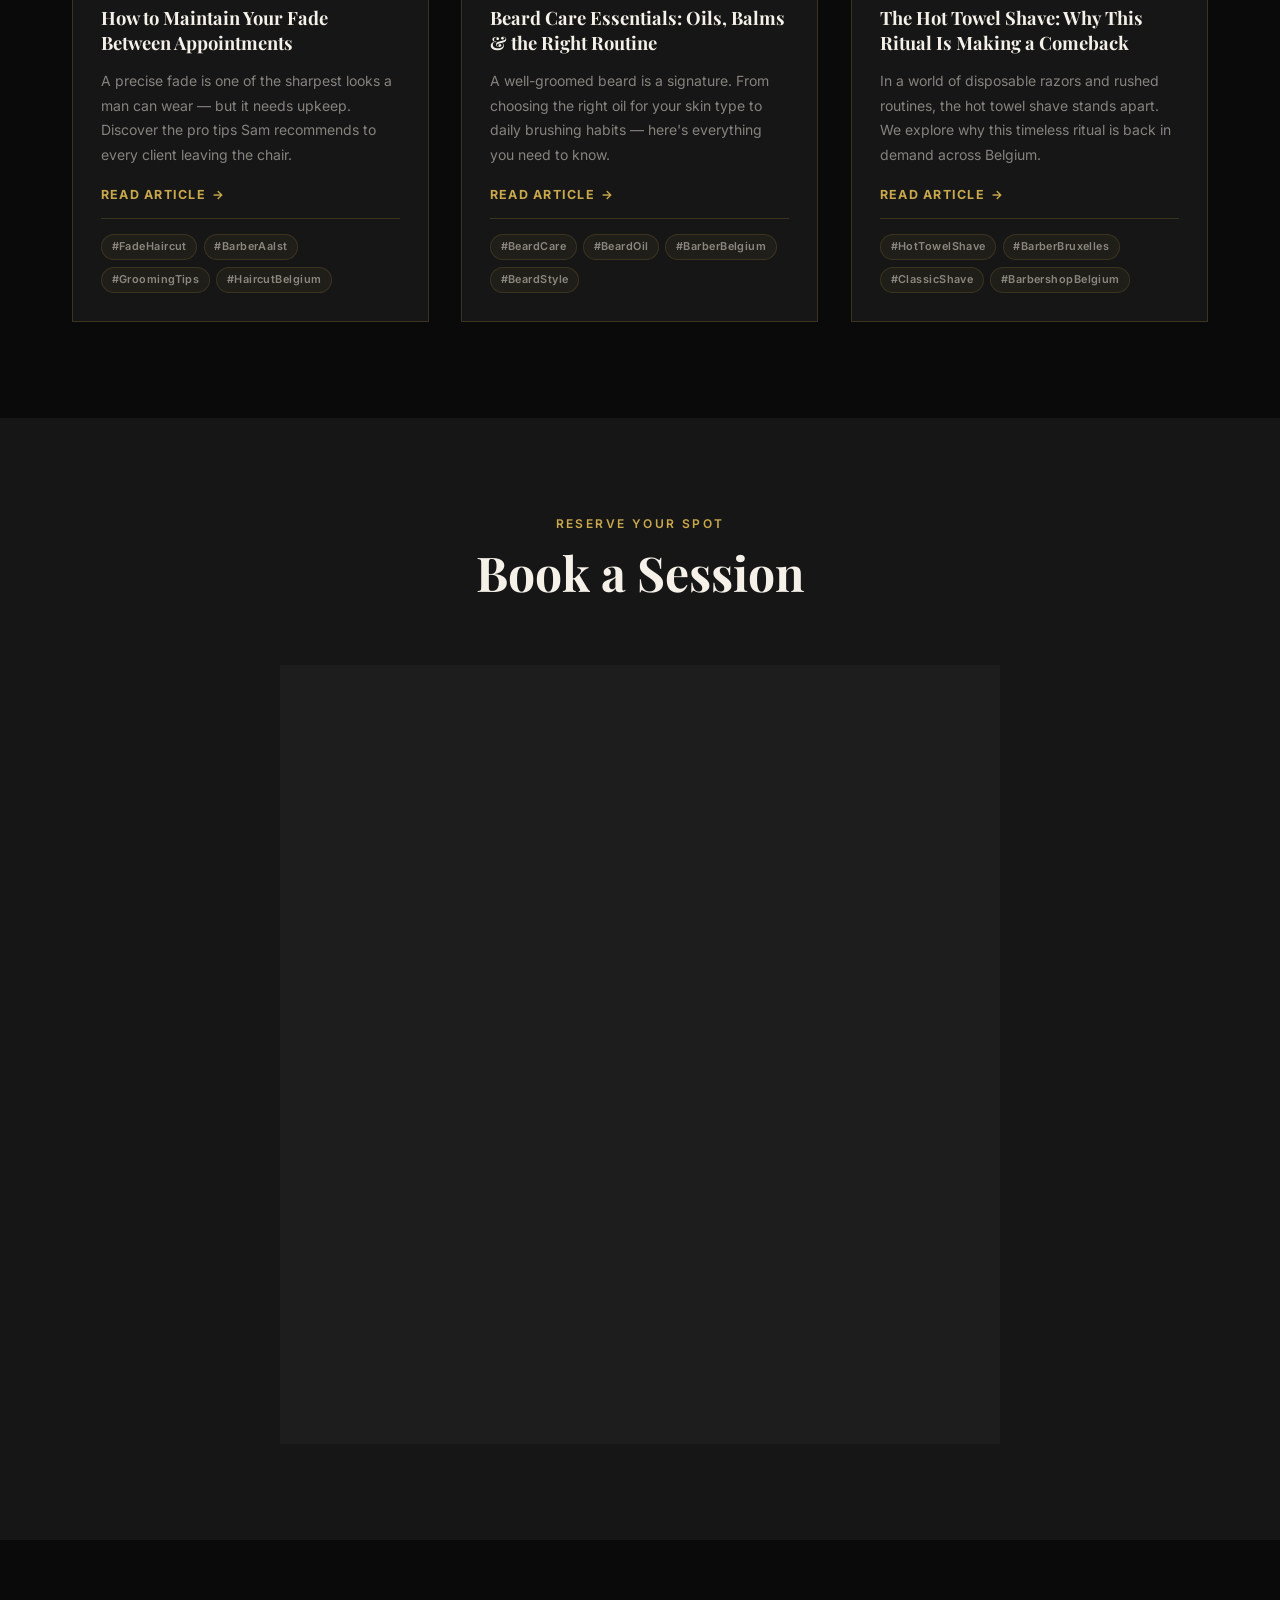
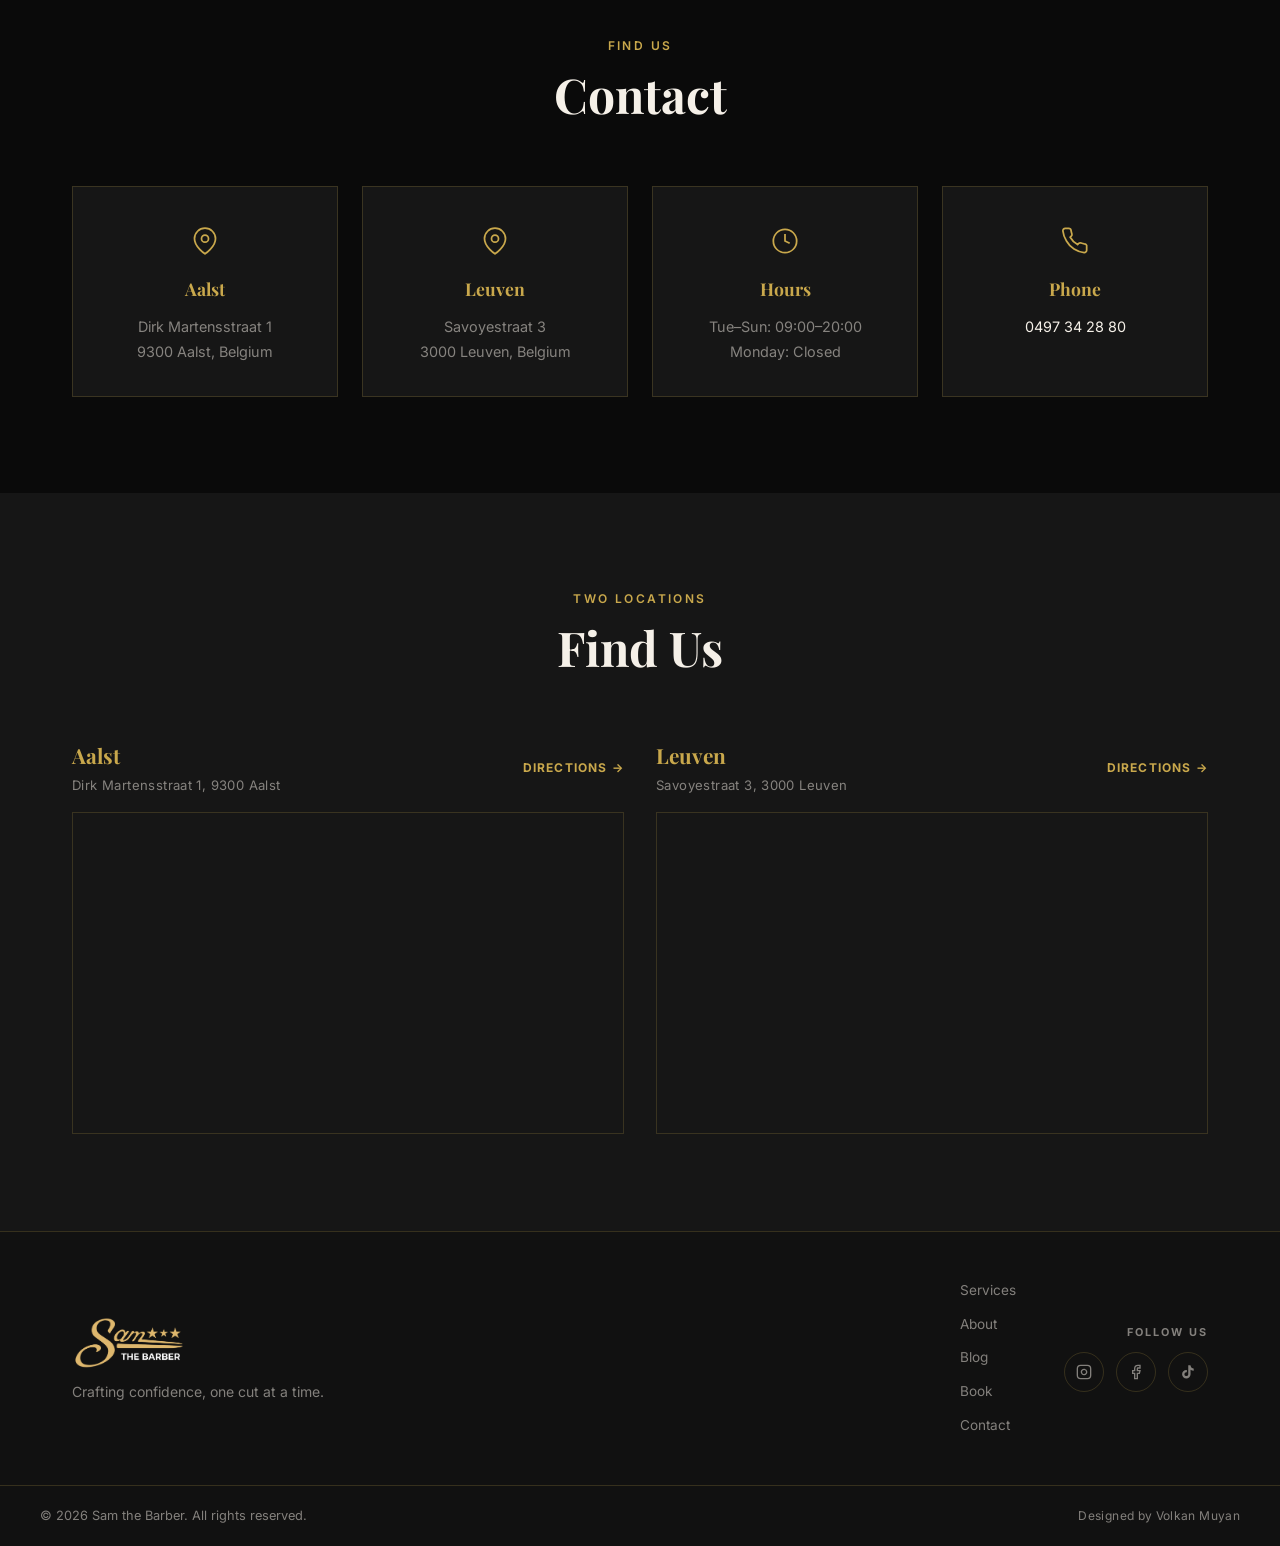
==== commit b38690d0: "Add email field to booking form" ====
--- a/index.html
+++ b/index.html
@@ -137,6 +137,7 @@
   <link rel="preconnect" href="https://fonts.gstatic.com" crossorigin />
   <link href="https://fonts.googleapis.com/css2?family=Playfair+Display:ital,wght@0,400;0,700;0,900;1,400&family=Inter:wght@300;400;500;600&display=swap" rel="stylesheet" />
   <link rel="stylesheet" href="style.css" />
+  <script src="https://cdn.jsdelivr.net/npm/@emailjs/browser@4/dist/email.min.js"></script>
 </head>
 <body>
 
@@ -461,23 +462,23 @@
           <div class="gallery-overlay"><span data-i18n="gallery.haar">Haar</span></div>
         </div>
         <div class="gallery-item reveal" style="--delay:0.1s">
-          <div class="gallery-bg"><img src="https://images.pexels.com/photos/897316/pexels-photo-897316.jpeg?auto=compress&cs=tinysrgb&w=800" alt="Haar en Baard" /></div>
+          <div class="gallery-bg"><img src="https://images.pexels.com/photos/7447125/pexels-photo-7447125.jpeg?auto=compress&cs=tinysrgb&w=800" alt="Haar en Baard" /></div>
           <div class="gallery-overlay"><span data-i18n="gallery.hb">Haar &amp; Baard</span></div>
         </div>
         <div class="gallery-item reveal" style="--delay:0.2s">
-          <div class="gallery-bg"><img src="https://images.pexels.com/photos/1453006/pexels-photo-1453006.jpeg?auto=compress&cs=tinysrgb&w=800" alt="Kinderen" /></div>
+          <div class="gallery-bg"><img src="https://images.pexels.com/photos/7697360/pexels-photo-7697360.jpeg?auto=compress&cs=tinysrgb&w=800" alt="Kinderen" /></div>
           <div class="gallery-overlay"><span data-i18n="gallery.kids">Kinderen</span></div>
         </div>
         <div class="gallery-item reveal" style="--delay:0.15s">
-          <div class="gallery-bg"><img src="https://images.pexels.com/photos/3997991/pexels-photo-3997991.jpeg?auto=compress&cs=tinysrgb&w=800" alt="Face Mask" /></div>
+          <div class="gallery-bg"><img src="https://images.pexels.com/photos/2035308/pexels-photo-2035308.jpeg?auto=compress&cs=tinysrgb&w=800" alt="Face Mask" /></div>
           <div class="gallery-overlay"><span data-i18n="gallery.mask">Mask</span></div>
         </div>
         <div class="gallery-item reveal" style="--delay:0.25s">
-          <div class="gallery-bg"><img src="https://images.pexels.com/photos/3998425/pexels-photo-3998425.jpeg?auto=compress&cs=tinysrgb&w=800" alt="Epileren" /></div>
+          <div class="gallery-bg"><img src="https://images.pexels.com/photos/6007400/pexels-photo-6007400.jpeg?auto=compress&cs=tinysrgb&w=800" alt="Epileren" /></div>
           <div class="gallery-overlay"><span data-i18n="gallery.epil">Epileren</span></div>
         </div>
         <div class="gallery-item reveal" style="--delay:0.05s">
-          <div class="gallery-bg"><img src="https://images.pexels.com/photos/3998422/pexels-photo-3998422.jpeg?auto=compress&cs=tinysrgb&w=800" alt="Keratin" /></div>
+          <div class="gallery-bg"><img src="https://images.pexels.com/photos/1836983/pexels-photo-1836983.jpeg?auto=compress&cs=tinysrgb&w=800" alt="Keratin" /></div>
           <div class="gallery-overlay"><span data-i18n="gallery.kerat">Keratin</span></div>
         </div>
       </div>
@@ -496,7 +497,7 @@
         <article class="blog-card reveal" style="--delay:0s" itemscope itemtype="https://schema.org/BlogPosting">
           <a href="blog-1.html" class="blog-card-image-wrap">
             <div class="blog-card-image">
-              <img src="https://images.pexels.com/photos/1319460/pexels-photo-1319460.jpeg?auto=compress&cs=tinysrgb&w=800" alt="How to maintain your fade between appointments" itemprop="image" />
+              <img src="https://images.pexels.com/photos/1836983/pexels-photo-1836983.jpeg?auto=compress&cs=tinysrgb&w=800" alt="How to maintain your fade between appointments" itemprop="image" />
             </div>
             <span class="blog-category" data-i18n="blog.cat1">Grooming Guide</span>
           </a>
@@ -522,7 +523,7 @@
         <article class="blog-card reveal" style="--delay:0.12s" itemscope itemtype="https://schema.org/BlogPosting">
           <a href="blog-2.html" class="blog-card-image-wrap">
             <div class="blog-card-image">
-              <img src="https://images.pexels.com/photos/897316/pexels-photo-897316.jpeg?auto=compress&cs=tinysrgb&w=800" alt="Beard care essentials" itemprop="image" />
+              <img src="https://images.pexels.com/photos/7447125/pexels-photo-7447125.jpeg?auto=compress&cs=tinysrgb&w=800" alt="Beard care essentials" itemprop="image" />
             </div>
             <span class="blog-category" data-i18n="blog.cat2">Beard Care</span>
           </a>
@@ -548,7 +549,7 @@
         <article class="blog-card reveal" style="--delay:0.24s" itemscope itemtype="https://schema.org/BlogPosting">
           <a href="blog-3.html" class="blog-card-image-wrap">
             <div class="blog-card-image">
-              <img src="https://images.pexels.com/photos/3998426/pexels-photo-3998426.jpeg?auto=compress&cs=tinysrgb&w=800" alt="The hot towel shave" itemprop="image" />
+              <img src="https://images.pexels.com/photos/6007400/pexels-photo-6007400.jpeg?auto=compress&cs=tinysrgb&w=800" alt="The hot towel shave" itemprop="image" />
             </div>
             <span class="blog-category" data-i18n="blog.cat3">Barber Culture</span>
           </a>
@@ -594,6 +595,11 @@
               <input type="tel" id="phone" name="phone" required placeholder="+32 470 000 000" />
               <span class="form-error" data-i18n="booking.phoneErr">Please enter your phone</span>
             </div>
+          </div>
+          <div class="form-group">
+            <label for="email" data-i18n="booking.email">Email Address</label>
+            <input type="email" id="email" name="email" required placeholder="sam@example.com" />
+            <span class="form-error" data-i18n="booking.emailErr">Please enter a valid email</span>
           </div>
           <div class="form-group">
             <label for="salon" data-i18n="booking.salon">Select Location</label>
@@ -650,7 +656,7 @@
         <div class="booking-success" id="bookingSuccess">
           <div class="success-icon">✓</div>
           <h3 data-i18n="booking.successTitle">Booking Confirmed!</h3>
-          <p data-i18n="booking.successMsg">We'll send a confirmation to your phone. See you soon.</p>
+          <p data-i18n="booking.successMsg">A confirmation has been sent to your email. See you soon!</p>
           <button class="btn btn-ghost" id="bookAgain" data-i18n="booking.again">Book Another</button>
         </div>
       </div>
--- a/style.css
+++ b/style.css
@@ -1905,7 +1905,7 @@
   width: 38px;
   height: 38px;
   display: block;
-  transform: rotate(-40deg);
+  transform: rotate(-40deg) scaleX(-1);
   filter: drop-shadow(0 1px 6px rgba(201, 168, 76, 0.45));
   transition: transform 0.18s cubic-bezier(0.22, 1, 0.36, 1), filter 0.18s;
 }
@@ -1915,7 +1915,7 @@
 }
 
 #cursor.hover svg {
-  transform: rotate(-40deg) scale(1.15);
+  transform: rotate(-40deg) scaleX(-1) scale(1.15);
   filter: drop-shadow(0 1px 10px rgba(201, 168, 76, 0.6));
 }
 
@@ -1926,25 +1926,25 @@
 
 @keyframes blade-snip-top {
   0%   { transform: rotate(0deg); }
-  18%  { transform: rotate(10deg); }
-  52%  { transform: rotate(-14deg); }
-  78%  { transform: rotate(-3deg); }
+  25%  { transform: rotate(-10deg); }
+  62%  { transform: rotate(14deg); }
+  82%  { transform: rotate(5deg); }
   100% { transform: rotate(0deg); }
 }
 
 @keyframes blade-snip-bottom {
   0%   { transform: rotate(0deg); }
-  18%  { transform: rotate(-10deg); }
-  52%  { transform: rotate(14deg); }
-  78%  { transform: rotate(3deg); }
+  25%  { transform: rotate(10deg); }
+  62%  { transform: rotate(-14deg); }
+  82%  { transform: rotate(-5deg); }
   100% { transform: rotate(0deg); }
 }
 
 #cursor.snip .blade-top {
-  animation: blade-snip-top 0.45s cubic-bezier(0.22, 1, 0.36, 1) forwards;
+  animation: blade-snip-top 0.5s cubic-bezier(0.22, 1, 0.36, 1) forwards;
 }
 
 #cursor.snip .blade-bottom {
-  animation: blade-snip-bottom 0.45s cubic-bezier(0.22, 1, 0.36, 1) forwards;
-}
-
+  animation: blade-snip-bottom 0.5s cubic-bezier(0.22, 1, 0.36, 1) forwards;
+}
+
